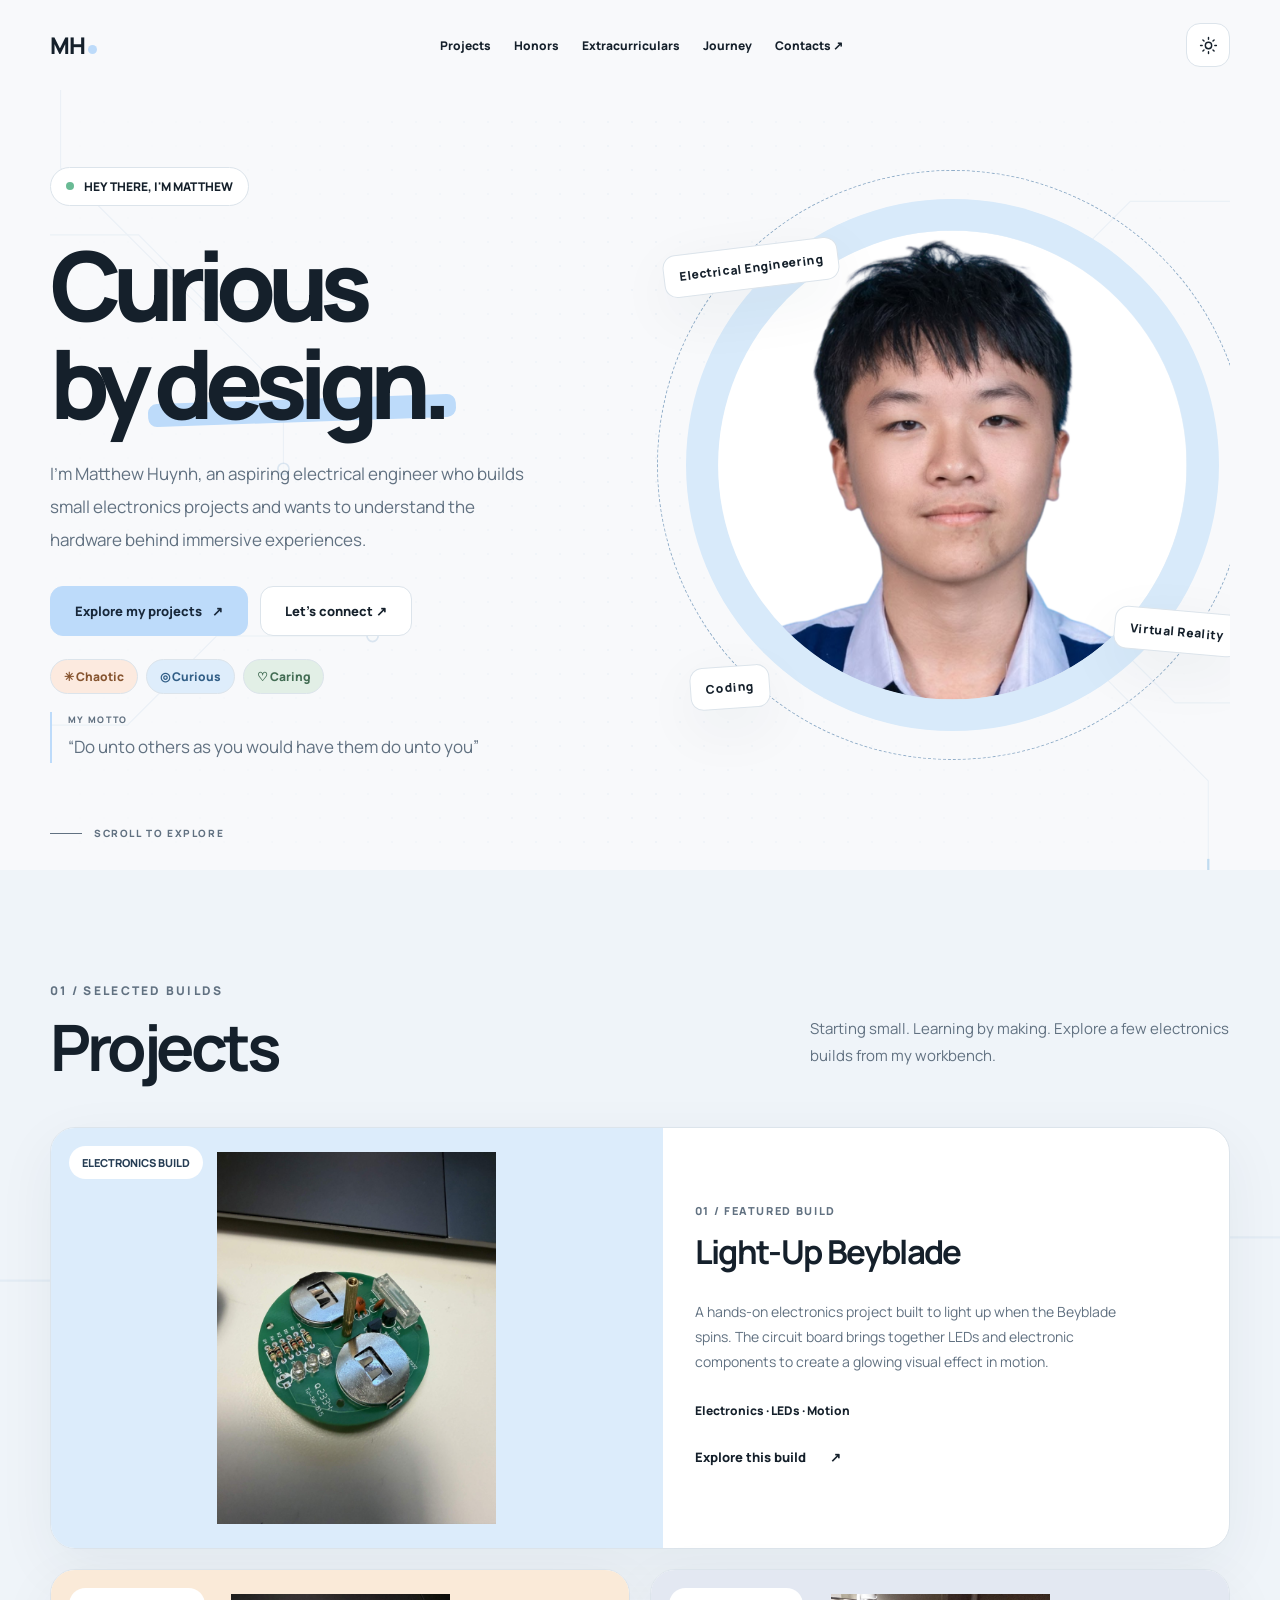
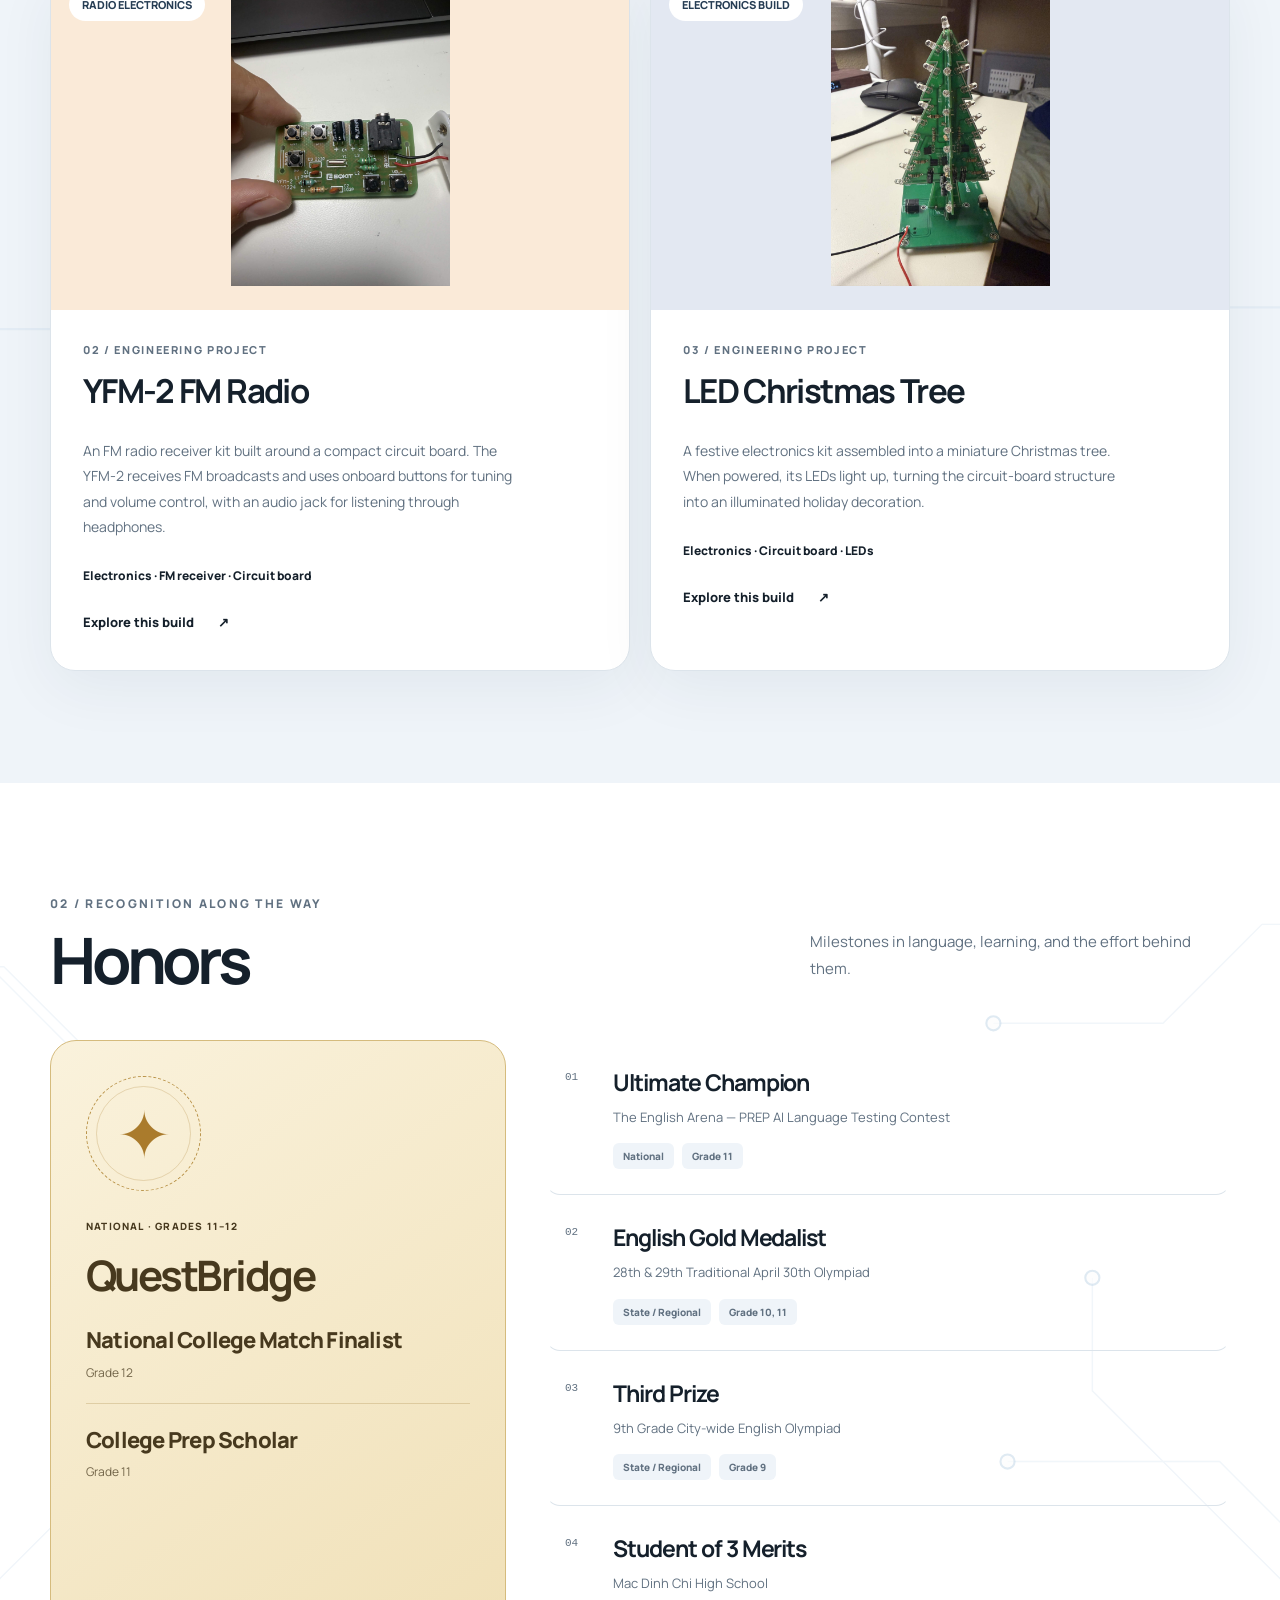
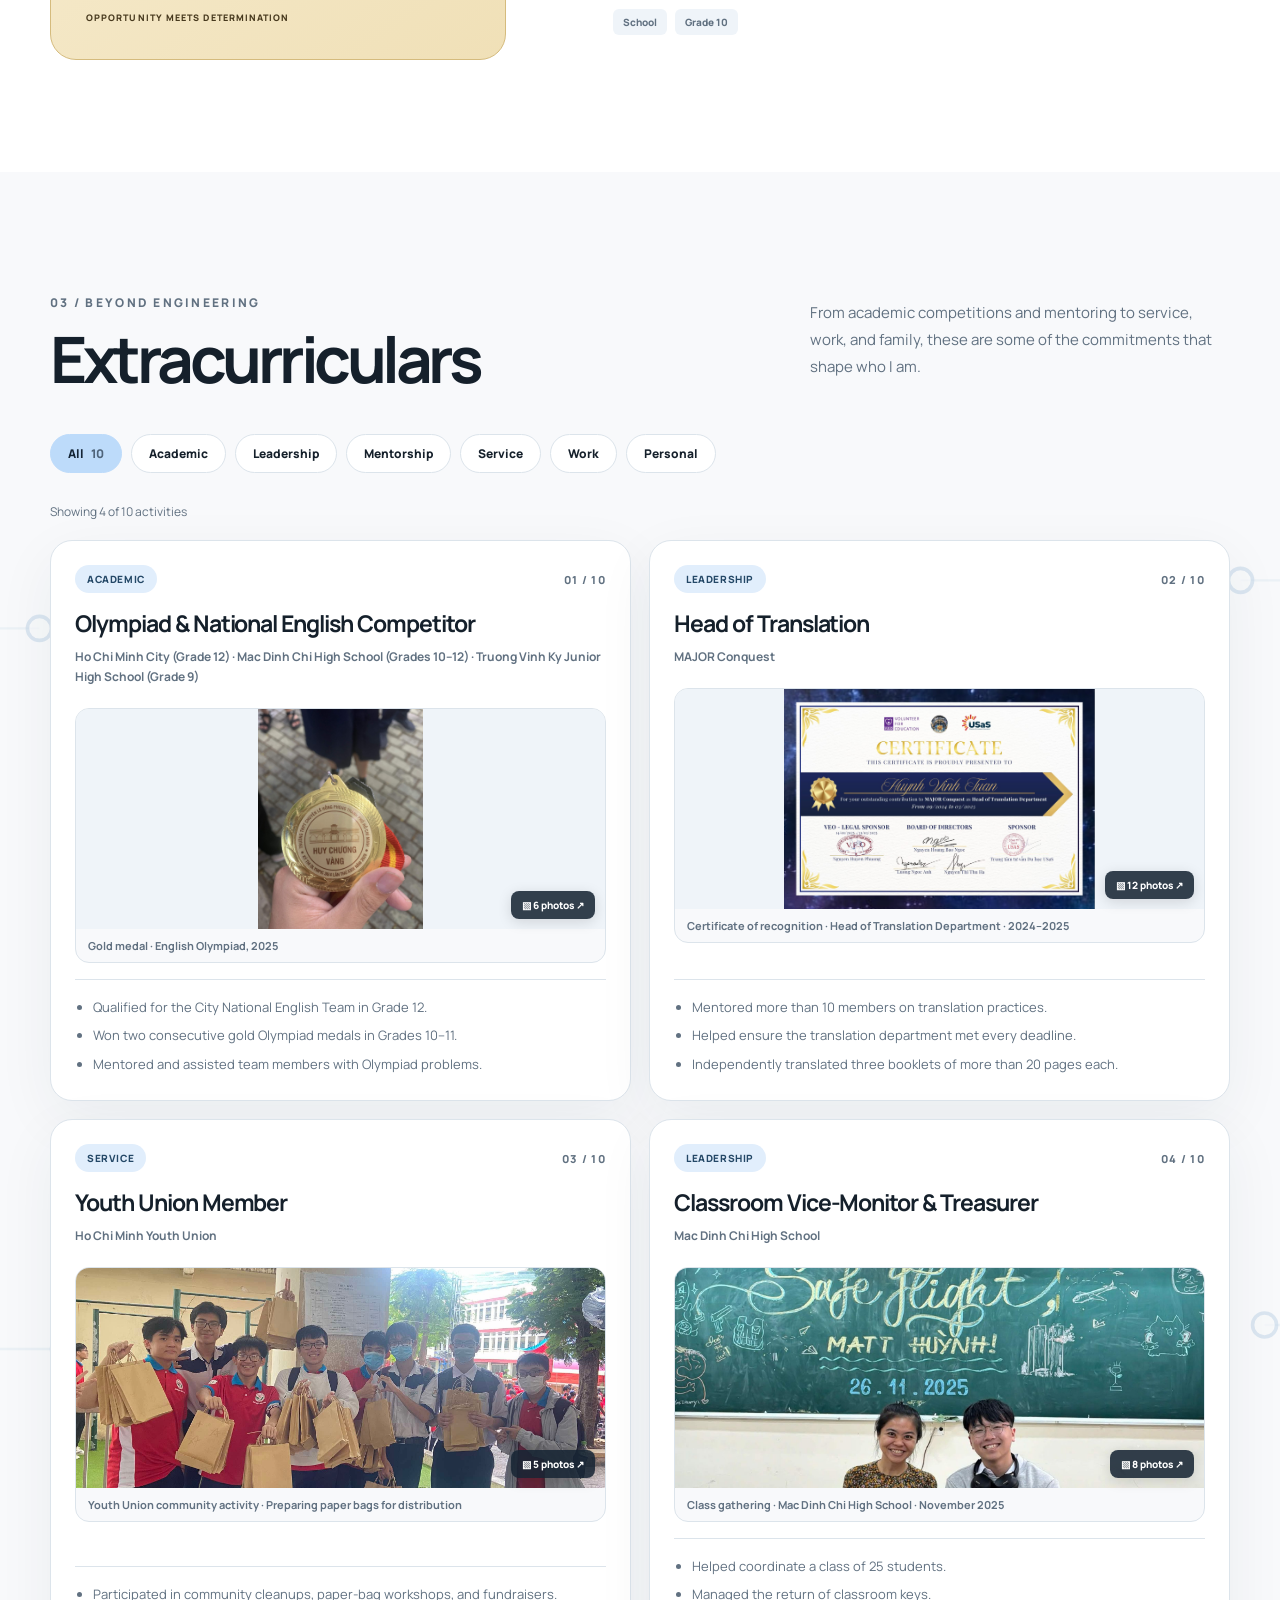
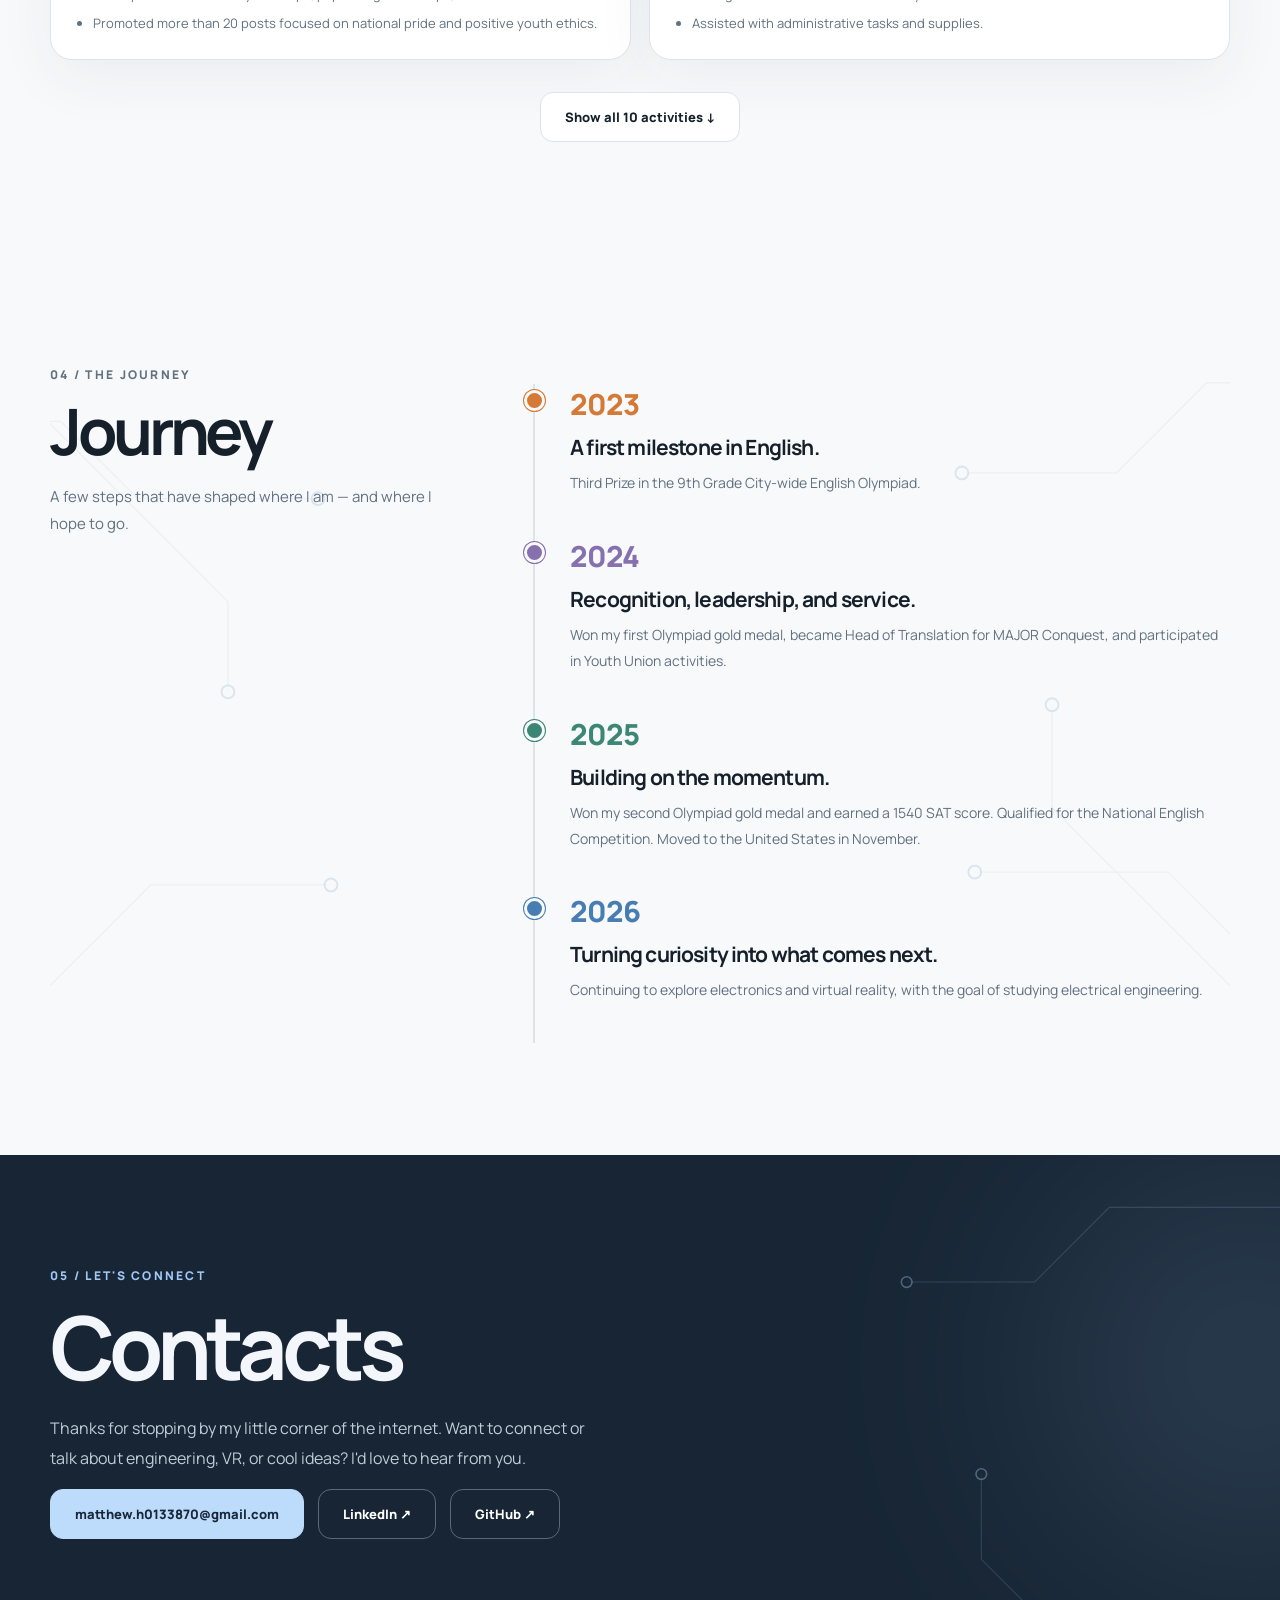
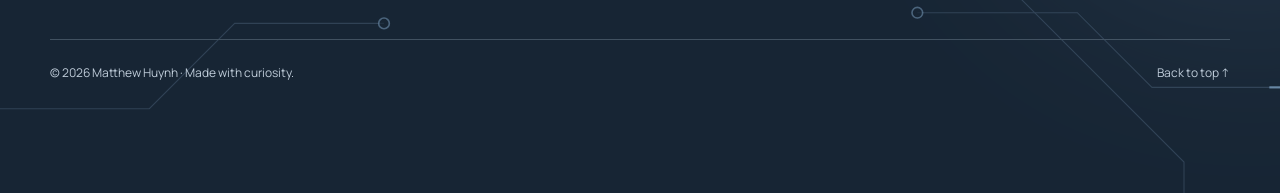
==== index.html @ 29c9af33 "Add files via upload" ====
<!DOCTYPE html>

<html lang="en">
<head>
<meta charset="utf-8"/>
<meta content="width=device-width, initial-scale=1" name="viewport"/>
<meta content="#f8f9fb" name="theme-color"/>
<meta content="Matthew Huynh — aspiring electrical engineer interested in virtual reality, immersive technology, and hands-on creation." name="description"/>
<title>Matthew Huynh — Electrical Engineering Portfolio</title>
<link href="https://fonts.googleapis.com" rel="preconnect"/>
<link crossorigin="" href="https://fonts.gstatic.com" rel="preconnect"/>
<link href="https://fonts.googleapis.com/css2?family=Manrope:wght@400;500;600;700;800&amp;display=swap" rel="stylesheet"/>
<style>
    :root{--bg:#f8f9fb;--surface:#ffffff;--surface2:#eff4f9;--ink:#15202b;--muted:#617181;--accent:#a1c9f7;--line:#dce4eb;--orange:#ffad7b;--yellow:#f4d882;--shadow:0 18px 60px rgba(25,48,76,.06)}
    *{box-sizing:border-box}html{scroll-behavior:smooth}body{margin:0;background:var(--bg);color:var(--ink);font-family:Manrope,Arial,sans-serif;-webkit-font-smoothing:antialiased}body.dark{--bg:#131d28;--surface:#1a2836;--surface2:#233343;--ink:#f4f7fa;--muted:#b2c2d1;--line:#344655;--shadow:0 18px 60px rgba(0,0,0,.15)}body.no-scroll{overflow:hidden}a{color:inherit;text-decoration:none}button{font:inherit;cursor:pointer}button:focus-visible,a:focus-visible{outline:3px solid #629fea;outline-offset:4px}.wrap{width:min(1180px,calc(100% - 64px));margin:auto}.section{padding:112px 0;scroll-margin-top:85px}.eyebrow{font-size:12px;letter-spacing:.19em;text-transform:uppercase;font-weight:800;color:var(--muted)}.top{position:relative;z-index:15;height:86px;display:flex;justify-content:space-between;align-items:center}.logo{font-weight:800;font-size:23px;letter-spacing:-1.3px}.logo span{display:inline-block;background:var(--accent);border-radius:50%;width:9px;height:9px;margin-left:4px}.topright{display:flex;align-items:center;gap:12px}.iconbtn{border:1px solid var(--line);background:var(--surface);color:var(--ink);height:44px;width:44px;border-radius:14px;display:grid;place-items:center;transition:transform .2s}.iconbtn:hover,.primary:hover{transform:translateY(-3px)}.menu-label{font-size:12px;font-weight:800;letter-spacing:.1em}.icon{width:19px;height:19px;stroke:currentColor;fill:none;stroke-width:1.8;stroke-linecap:round;stroke-linejoin:round}.hero{min-height:calc(100svh - 86px);display:grid;grid-template-columns:1fr 1fr;align-items:center;gap:45px;padding-bottom:60px;position:relative}.hero-copy{z-index:2}.hello{display:inline-flex;align-items:center;gap:10px;padding:10px 15px;border:1px solid var(--line);border-radius:99px;font-size:12px;font-weight:800;background:var(--surface);margin-bottom:30px}.dot{width:8px;height:8px;border-radius:50%;background:#69ba94}.hero h1{font-size:clamp(62px,7vw,110px);line-height:1.02;letter-spacing:-.09em;margin:0 0 25px;font-weight:800}.hero h1 .accent{position:relative;display:inline-block;z-index:0}.hero h1 .accent:after{position:absolute;content:"";left:-2%;right:-4%;bottom:10%;height:24%;background:var(--accent);z-index:-1;transform:rotate(-2deg);border-radius:9px}.hero p{max-width:500px;font-size:17px;line-height:1.95;color:var(--muted);margin:0 0 30px}.actions{display:flex;flex-wrap:wrap;align-items:center;gap:12px}.primary,.secondary{display:inline-flex;align-items:center;justify-content:center;gap:10px;padding:15px 24px;border-radius:13px;font-size:13px;font-weight:800;transition:transform .2s;background:var(--accent);color:#18283a;border:1px solid var(--accent)}.secondary{background:var(--surface);color:var(--ink);border-color:var(--line)}.hero-art{height:520px;position:relative;display:grid;place-items:center}.art-bg{position:absolute;inset:26px 8px 26px 25px;background:#e5f0fc;border-radius:47% 53% 60% 40% / 42% 51% 49% 58%;transform:rotate(-10deg)}.dark .art-bg{background:#283e55}.art-grid{position:absolute;inset:50px 30px;background-image:radial-gradient(#6c9fcf55 1.1px, transparent 1.1px);background-size:20px 20px;mask-image:radial-gradient(circle,black,transparent 70%)}.vr{position:relative;width:min(440px,95%);filter:drop-shadow(0 35px 28px rgba(41,69,100,.14));animation:hover 5s ease-in-out infinite}.art-note{position:absolute;font-size:12px;font-weight:800;letter-spacing:.05em;background:var(--surface);border:1px solid var(--line);box-shadow:var(--shadow);padding:12px 15px;border-radius:13px}.art-note.one{top:70px;left:6px;transform:rotate(-8deg)}.art-note.two{right:0;bottom:80px;transform:rotate(5deg)}.orbit{position:absolute;border:1px dashed #7fa4c4;border-radius:50%;width:80%;height:78%;transform:rotate(16deg)}.scroll-note{display:flex;align-items:center;gap:12px;position:absolute;bottom:30px;left:0;color:var(--muted);font-weight:800;letter-spacing:.16em;font-size:10px}.scroll-note:before{content:"";width:32px;height:1px;background:var(--muted)}.section-heading{display:flex;justify-content:space-between;align-items:end;gap:24px;margin-bottom:43px}.section h2{font-size:clamp(38px,5vw,64px);letter-spacing:-.07em;line-height:1.14;margin:12px 0 0}.sub{line-height:1.8;color:var(--muted);max-width:420px;font-size:15px}.about-grid{display:grid;grid-template-columns:43% 1fr;gap:70px;align-items:center}.portrait{background:#e8f2fc;border-radius:28px;aspect-ratio:4/4.4;position:relative;overflow:hidden}.portrait img{width:100%;height:100%;object-fit:cover;object-position:center 25%;filter:saturate(.92)}.portrait-sticker{position:absolute;bottom:18px;left:18px;background:#fff;color:#15202b;padding:11px 15px;border-radius:11px;font-weight:800;font-size:12px;transform:rotate(-3deg)}.about-text h3{font-size:35px;letter-spacing:-.055em;line-height:1.25;margin:16px 0}.about-text p{font-size:16px;color:var(--muted);line-height:2}.chips{display:flex;flex-wrap:wrap;gap:9px;margin-top:25px}.chip{border:1px solid var(--line);background:var(--surface);border-radius:99px;padding:10px 14px;font-size:12px;font-weight:800}.bluechip{background:#dcecfb;border-color:#dcecfb;color:#24435e}.work{background:var(--surface2)}.projects{display:grid;grid-template-columns:1fr 1fr;gap:20px}.project{background:var(--surface);border:1px solid var(--line);border-radius:25px;overflow:hidden;box-shadow:var(--shadow);transition:transform .25s}.project:hover{transform:translateY(-5px)}.project.big{grid-column:span 2;display:grid;grid-template-columns:1.08fr 1fr}.project-photo{width:100%;height:100%;min-height:250px;object-fit:cover;display:block;border-radius:inherit}.project-visual{min-height:235px;background:#dcecfb;position:relative;overflow:hidden;display:grid;place-items:center;color:#3a6894}.project.big .project-visual{min-height:340px}.project:nth-child(2) .project-visual{background:#faead8;color:#b17956}.project:nth-child(3) .project-visual{background:#e3e8f2;color:#67738d}.project-visual svg{width:115px;height:115px;opacity:.9}.big .project-visual svg{width:160px;height:160px}.project-tag{position:absolute;top:18px;left:18px;border-radius:99px;background:#fff;color:#263d54;font-size:11px;font-weight:800;padding:9px 13px}.project-content{padding:32px;display:flex;flex-direction:column;justify-content:center}.project-content .number{color:var(--muted);font-size:11px;font-weight:800;letter-spacing:.15em}.project-content h3{font-size:clamp(22px,3vw,33px);line-height:1.25;letter-spacing:-.05em;margin:13px 0}.project-content p{color:var(--muted);line-height:1.8;font-size:14px}.coming{display:inline-flex;margin-top:14px;gap:8px;align-items:center;font-weight:800;font-size:12px;color:var(--ink)}.journey-grid{display:grid;grid-template-columns:.75fr 1.25fr;gap:90px}.timeline{border-left:2px solid var(--line);padding-left:35px;margin:18px 0 0}.milestone{position:relative;padding-bottom:43px}.milestone:before{content:"";position:absolute;left:-44px;top:5px;width:15px;height:15px;border-radius:50%;background:var(--accent);border:3px solid var(--bg)}.milestone small{font-size:12px;font-weight:800;color:var(--muted)}.milestone h3{font-size:22px;letter-spacing:-.04em;margin:9px 0}.milestone p{font-size:14px;line-height:1.85;color:var(--muted);margin:0}.milestone:last-child{padding-bottom:0}.contact{background:#172534;color:#f3f7fb;position:relative;overflow:hidden}.contact:after{content:"";position:absolute;width:420px;height:420px;border-radius:50%;background:#a1c9f7;filter:blur(130px);opacity:.15;right:-180px;top:0}.contact .eyebrow{color:#a1c9f7}.contact h2{max-width:780px;font-size:clamp(47px,7vw,88px)}.contact p{color:#bfccd9;line-height:1.9;max-width:540px}.contact .secondary{background:transparent;color:#fff;border-color:#5a6978}.foot{border-top:1px solid #415160;margin-top:100px;padding-top:24px;display:flex;justify-content:space-between;gap:10px;color:#bfccd9;font-size:12px}.overlay{position:fixed;inset:0;background:#a1c9f7;color:#15202b;z-index:30;display:none;flex-direction:column;justify-content:center;padding:clamp(30px,8vw,110px)}.overlay.open{display:flex}.overlay-head{position:absolute;top:28px;right:clamp(30px,8vw,110px)}.overlay-nav{display:flex;flex-direction:column;align-items:flex-start;gap:5px}.overlay-nav a{font-weight:800;font-size:clamp(40px,7vw,83px);letter-spacing:-.075em;line-height:1.16;transition:transform .2s}.overlay-nav a:hover{transform:translateX(15px)}.overlay-nav span{font-size:12px;letter-spacing:0;vertical-align:top;margin-right:20px}.overlay-foot{position:absolute;bottom:42px;font-size:12px;font-weight:800}.sr{position:absolute;width:1px;height:1px;padding:0;margin:-1px;overflow:hidden;clip:rect(0,0,0,0);white-space:nowrap;border:0}@keyframes hover{0%,100%{transform:translateY(0)}50%{transform:translateY(-10px)}}@media(max-width:760px){.wrap{width:min(100% - 36px,1180px)}.top{height:72px}.hero{grid-template-columns:1fr;gap:0;min-height:auto;padding:55px 0 70px}.hero h1{font-size:clamp(64px,13vw,90px)}.hero-art{height:320px;order:-1}.art-bg{inset:20px 18px}.vr{width:310px}.art-note.one{top:22px}.art-note.two{bottom:20px}.scroll-note{bottom:15px}.section{padding:75px 0}.section-heading{display:block}.about-grid,.journey-grid{grid-template-columns:1fr;gap:32px}.portrait{max-width:420px}.projects{grid-template-columns:1fr}.project.big{grid-column:auto;display:block}.project.big .project-visual{min-height:235px}.project-content{padding:25px}.contact h2{font-size:clamp(47px,10vw,70px)}.foot{margin-top:70px;flex-direction:column}.menu-label{display:none}}@media(prefers-reduced-motion:reduce){*,*:before,*:after{animation:none!important;scroll-behavior:auto!important;transition:none!important}}
  
/* Extracurriculars / activities */
.activities{background:var(--bg)}.soft-underline{background:linear-gradient(transparent 68%,var(--accent) 68%);box-decoration-break:clone}.activity-toolbar{display:flex;gap:9px;flex-wrap:wrap;margin:-4px 0 30px}.activity-filter{border:1px solid var(--line);border-radius:99px;background:var(--surface);color:var(--ink);padding:10px 17px;font-size:12px;font-weight:800;transition:background .2s,transform .2s}.activity-filter:hover{transform:translateY(-2px)}.activity-filter.active{background:var(--accent);border-color:var(--accent);color:#142536}.activity-filter span{opacity:.65;margin-left:5px}.activity-grid{display:grid;grid-template-columns:repeat(2,minmax(0,1fr));gap:18px}.activity-card{border:1px solid var(--line);background:var(--surface);border-radius:22px;padding:29px;display:flex;flex-direction:column;min-height:280px;box-shadow:var(--shadow)}.activity-card[hidden]{display:none!important}.activity-card-top{display:flex;align-items:center;justify-content:space-between;gap:12px;margin-bottom:16px}.activity-category{border-radius:99px;background:#e1eefc;color:#244867;padding:7px 12px;font-size:10px;font-weight:800;text-transform:uppercase;letter-spacing:.06em}.activity-num{font-size:11px;color:var(--muted);font-weight:800;letter-spacing:.12em}.activity-card h3{font-size:clamp(19px,2.2vw,25px);letter-spacing:-.045em;line-height:1.3;margin:0 0 8px}.activity-org{color:var(--muted);font-size:12px;line-height:1.65;margin:0 0 17px;font-weight:700}.activity-card ul{border-top:1px solid var(--line);padding:16px 0 0 18px;margin:auto 0 0;color:var(--muted);font-size:12px;line-height:1.8}.activity-card li+li{margin-top:5px}.dark .activity-category{background:#304960;color:#cce4ff}@media(max-width:760px){.activity-grid{grid-template-columns:1fr}.activity-card{min-height:0;padding:24px}.activity-toolbar{gap:7px}.activity-filter{padding:9px 13px}}

/* Photo for the English Olympiad activity */
.activity-photo{margin:4px 0 18px;border-radius:14px;overflow:hidden;border:1px solid var(--line);background:var(--bg)}.activity-photo img{display:block;width:100%;max-height:330px;object-fit:cover;object-position:center 48%}.activity-photo figcaption{padding:9px 12px;font-size:11px;color:var(--muted);font-weight:700}.typing-chart{background:#111}.typing-chart img{object-fit:contain;max-height:none}
</style><link rel="stylesheet" href="polish.css"/>
<link rel="stylesheet" href="ee-effects.css"/><link rel="stylesheet" href="galleries.css"></head>
<body><div id="reading-progress" aria-hidden="true"></div><a class="skip" href="#home">Skip to content</a>
<div aria-hidden="true" class="overlay" id="menuOverlay"><button aria-label="Close navigation" class="iconbtn overlay-head" id="closeMenu">✕</button><nav aria-label="Main navigation" class="overlay-nav"><a href="#home"><span>01</span>Home</a><a href="#honors"><span>02</span>Honors</a><a href="#projects"><span>03</span>Projects</a><a href="#activities"><span>04</span>Activities</a><a href="#journey"><span>05</span>Journey</a><a href="#contact"><span>06</span>Contact</a></nav><div class="overlay-foot">MATTHEW HUYNH / ASPIRING ELECTRICAL ENGINEER</div></div>
<header class="top wrap"><a aria-label="Matthew Huynh, home" class="logo" href="#home">MH<span></span></a><nav class="desktop-nav" aria-label="Main"><a href="#projects">Projects</a><a href="#honors">Honors</a><a href="#activities">Extracurriculars</a><a href="#journey">Journey</a><a href="#contact">Contacts ↗</a></nav><div class="topright"><button aria-label="Switch color theme" class="iconbtn" id="themeBtn" title="Toggle theme"><svg class="icon" viewbox="0 0 24 24"><circle cx="12" cy="12" r="4"></circle><path d="M12 2v2m0 16v2M4.93 4.93l1.42 1.42m11.3 11.3 1.42 1.42M2 12h2m16 0h2M4.93 19.07l1.42-1.42m11.3-11.3 1.42-1.42"></path></svg></button><span class="menu-label">MENU</span><button aria-expanded="false" aria-label="Open navigation" class="iconbtn" id="openMenu"><svg class="icon" viewbox="0 0 24 24"><path d="M4 7h16M4 12h16M4 17h16"></path></svg></button></div></header>
<main>
<section class="hero wrap" id="home"><svg class="circuit-backdrop" viewBox="0 0 1200 700" preserveAspectRatio="xMidYMid slice" aria-hidden="true"><g class="trace-base" fill="none"><path d="M0 130H150L210 190H350M0 570H140L220 490H360M1200 100H1040L970 170H850M1200 550H1080L1010 480H860"/><path d="M80 0V70L280 270V340M1110 700V620L920 430V350"/></g><g class="trace-signal" fill="none"><path d="M0 130H150L210 190H350"/><path d="M1200 550H1080L1010 480H860"/><path d="M1110 700V620L920 430V350"/></g><g class="trace-nodes"><circle cx="350" cy="190" r="5"/><circle cx="360" cy="490" r="5"/><circle cx="850" cy="170" r="5"/><circle cx="860" cy="480" r="5"/><circle cx="280" cy="340" r="5"/><circle cx="920" cy="350" r="5"/></g></svg><div class="hero-copy"><div class="hello"><span class="dot"></span> HEY THERE, I'M MATTHEW</div><h1>Curious<br/>by <span class="accent">design.</span></h1><p>I'm Matthew Huynh, an aspiring electrical engineer who builds small electronics projects and wants to understand the hardware behind immersive experiences.</p><div class="actions"><a class="primary" href="#projects">Explore my projects <span aria-hidden="true">↗</span></a><a class="secondary" href="#contact">Let’s connect ↗</a></div><div class="hero-values" aria-label="Core values"><span>✳ Chaotic</span><span>◎ Curious</span><span>♡ Caring</span></div><blockquote class="hero-motto"><small>MY MOTTO</small>“Do unto others as you would have them do unto you”</blockquote></div><div class="hero-art portrait-hero"><div class="portrait-circle"><img class="hero-person" src="assets/matthew-hero-v2.png" alt="Matthew Huynh" width="1152" height="1536" fetchpriority="high"/></div><div class="art-note one">Electrical Engineering</div><div class="art-note two">Virtual Reality</div><div class="art-note three">Coding</div></div><div class="scroll-note">SCROLL TO EXPLORE</div></section>

<section class="section work" id="projects"><svg class="circuit-backdrop" viewBox="0 0 1200 700" preserveAspectRatio="xMidYMid slice" aria-hidden="true"><g class="trace-base" fill="none"><path d="M0 130H150L210 190H350M0 570H140L220 490H360M1200 100H1040L970 170H850M1200 550H1080L1010 480H860"/><path d="M80 0V70L280 270V340M1110 700V620L920 430V350"/></g><g class="trace-signal" fill="none"><path d="M0 130H150L210 190H350"/><path d="M1200 550H1080L1010 480H860"/><path d="M1110 700V620L920 430V350"/></g><g class="trace-nodes"><circle cx="350" cy="190" r="5"/><circle cx="360" cy="490" r="5"/><circle cx="850" cy="170" r="5"/><circle cx="860" cy="480" r="5"/><circle cx="280" cy="340" r="5"/><circle cx="920" cy="350" r="5"/></g></svg><div class="wrap"><div class="section-heading"><div><div class="eyebrow">01 / SELECTED BUILDS</div><h2>Projects</h2></div><p class="sub">Starting small. Learning by making. Explore a few electronics builds from my workbench.</p></div><div class="projects"><article class="project big"><div class="project-visual"><img loading="lazy" decoding="async" class="project-photo" src="assets/beyblade-circuit.jpg" alt="Circular circuit board for a Beyblade project, with LEDs and battery holders"><span class="project-tag">ELECTRONICS BUILD</span></div><div class="project-content"><span class="number">01 / FEATURED BUILD</span><h3>Light-Up Beyblade</h3><p>A hands-on electronics project built to light up when the Beyblade spins. The circuit board brings together LEDs and electronic components to create a glowing visual effect in motion.</p><span class="coming">Electronics · LEDs · Motion</span><a class="project-open text-link" href="#build-1" data-project="1">Explore this build <span>↗</span></a></div></article><article class="project"><div class="project-visual"><img loading="lazy" decoding="async" class="project-photo" src="assets/eqkit-yfm-2-fm-radio.jpg" alt="EQKIT YFM-2 FM radio receiver circuit board with tuning and volume buttons"><span class="project-tag">RADIO ELECTRONICS</span></div><div class="project-content"><span class="number">02 / ENGINEERING PROJECT</span><h3>YFM-2 FM Radio</h3><p>An FM radio receiver kit built around a compact circuit board. The YFM-2 receives FM broadcasts and uses onboard buttons for tuning and volume control, with an audio jack for listening through headphones.</p><span class="coming">Electronics · FM receiver · Circuit board</span><a class="project-open text-link" href="#build-2" data-project="2">Explore this build <span>↗</span></a></div></article><article class="project"><div class="project-visual"><img loading="lazy" decoding="async" class="project-photo" src="assets/led-christmas-tree.jpg" alt="Green printed circuit board assembled into a Christmas tree with LEDs"><span class="project-tag">ELECTRONICS BUILD</span></div><div class="project-content"><span class="number">03 / ENGINEERING PROJECT</span><h3>LED Christmas Tree</h3><p>A festive electronics kit assembled into a miniature Christmas tree. When powered, its LEDs light up, turning the circuit-board structure into an illuminated holiday decoration.</p><span class="coming">Electronics · Circuit board · LEDs</span><a class="project-open text-link" href="#build-3" data-project="3">Explore this build <span>↗</span></a></div></article></div></div></section>
<section class="section honors" id="honors"><svg class="circuit-backdrop" viewBox="0 0 1200 700" preserveAspectRatio="xMidYMid slice" aria-hidden="true"><g class="trace-base" fill="none"><path d="M0 130H150L210 190H350M0 570H140L220 490H360M1200 100H1040L970 170H850M1200 550H1080L1010 480H860"/><path d="M80 0V70L280 270V340M1110 700V620L920 430V350"/></g><g class="trace-signal" fill="none"><path d="M0 130H150L210 190H350"/><path d="M1200 550H1080L1010 480H860"/><path d="M1110 700V620L920 430V350"/></g><g class="trace-nodes"><circle cx="350" cy="190" r="5"/><circle cx="360" cy="490" r="5"/><circle cx="850" cy="170" r="5"/><circle cx="860" cy="480" r="5"/><circle cx="280" cy="340" r="5"/><circle cx="920" cy="350" r="5"/></g></svg><div class="wrap"><div class="section-heading"><div><div class="eyebrow">02 / RECOGNITION ALONG THE WAY</div><h2>Honors</h2></div><p class="sub">Milestones in language, learning, and the effort behind them.</p></div><div class="honors-layout"><article class="honor-feature"><div class="award-seal" aria-hidden="true"><span>✦</span><i></i></div><div class="award-level">NATIONAL · GRADES 11–12</div><h3>QuestBridge</h3><p class="award-title">National College Match Finalist</p><p class="award-detail">Grade 12</p><div class="award-divider"></div><p class="award-title">College Prep Scholar</p><p class="award-detail">Grade 11</p><span class="award-footer">OPPORTUNITY MEETS DETERMINATION</span></article><div class="honor-ledger"><article class="honor-row"><span class="honor-index">01</span><div><h3>Ultimate Champion</h3><p>The English Arena — PREP AI Language Testing Contest</p><div class="honor-meta"><span>National</span><span>Grade 11</span></div></div></article><article class="honor-row"><span class="honor-index">02</span><div><h3>English Gold Medalist</h3><p>28th & 29th Traditional April 30th Olympiad</p><div class="honor-meta"><span>State / Regional</span><span>Grade 10, 11</span></div></div></article><article class="honor-row"><span class="honor-index">03</span><div><h3>Third Prize</h3><p>9th Grade City-wide English Olympiad</p><div class="honor-meta"><span>State / Regional</span><span>Grade 9</span></div></div></article><article class="honor-row"><span class="honor-index">04</span><div><h3>Student of 3 Merits</h3><p>Mac Dinh Chi High School</p><div class="honor-meta"><span>School</span><span>Grade 10</span></div></div></article></div></div></div></section><section class="section activities" id="activities"><svg class="circuit-backdrop" viewBox="0 0 1200 700" preserveAspectRatio="xMidYMid slice" aria-hidden="true"><g class="trace-base" fill="none"><path d="M0 130H150L210 190H350M0 570H140L220 490H360M1200 100H1040L970 170H850M1200 550H1080L1010 480H860"/><path d="M80 0V70L280 270V340M1110 700V620L920 430V350"/></g><g class="trace-signal" fill="none"><path d="M0 130H150L210 190H350"/><path d="M1200 550H1080L1010 480H860"/><path d="M1110 700V620L920 430V350"/></g><g class="trace-nodes"><circle cx="350" cy="190" r="5"/><circle cx="360" cy="490" r="5"/><circle cx="850" cy="170" r="5"/><circle cx="860" cy="480" r="5"/><circle cx="280" cy="340" r="5"/><circle cx="920" cy="350" r="5"/></g></svg><div class="wrap"><div class="section-heading"><div><div class="eyebrow">03 / BEYOND ENGINEERING</div><h2>Extracurriculars</h2></div><p class="sub">From academic competitions and mentoring to service, work, and family, these are some of the commitments that shape who I am.</p></div><div aria-label="Filter extracurricular activities" class="activity-toolbar"><button aria-pressed="true" class="activity-filter active" data-category="all" type="button">All <span>10</span></button><button aria-pressed="false" class="activity-filter" data-category="Academic" type="button">Academic</button><button aria-pressed="false" class="activity-filter" data-category="Leadership" type="button">Leadership</button><button aria-pressed="false" class="activity-filter" data-category="Mentorship" type="button">Mentorship</button><button aria-pressed="false" class="activity-filter" data-category="Service" type="button">Service</button><button aria-pressed="false" class="activity-filter" data-category="Work" type="button">Work</button><button aria-pressed="false" class="activity-filter" data-category="Personal" type="button">Personal</button></div><p id="activity-count" class="result-count" role="status"></p><div class="activity-grid"><article class="activity-card" data-category="Academic"><div class="activity-card-top"><span class="activity-category">Academic</span><span class="activity-num">01 / 10</span></div><h3>Olympiad &amp; National English Competitor</h3><p class="activity-org">Ho Chi Minh City (Grade 12) · Mac Dinh Chi High School (Grades 10–12) · Truong Vinh Ky Junior High School (Grade 9)</p><figure class="activity-photo"><img loading="lazy" decoding="async" src="assets/english-olympiad-gold-medal.jpg" alt="Gold medal from the 2025 city-level English Olympiad"><figcaption>Gold medal · English Olympiad, 2025</figcaption></figure><ul><li>Qualified for the City National English Team in Grade 12.</li><li>Won two consecutive gold Olympiad medals in Grades 10–11.</li><li>Mentored and assisted team members with Olympiad problems.</li></ul></article><article class="activity-card" data-category="Leadership"><div class="activity-card-top"><span class="activity-category">Leadership</span><span class="activity-num">02 / 10</span></div><h3>Head of Translation</h3><p class="activity-org">MAJOR Conquest</p><figure class="activity-photo"><img loading="lazy" decoding="async" src="assets/major-conquest-certificate.jpg" alt="Certificate recognizing Huynh Vinh Tuan for outstanding contribution to MAJOR Conquest as Head of Translation Department"><figcaption>Certificate of recognition · Head of Translation Department · 2024–2025</figcaption></figure><ul><li>Mentored more than 10 members on translation practices.</li><li>Helped ensure the translation department met every deadline.</li><li>Independently translated three booklets of more than 20 pages each.</li></ul></article><article class="activity-card" data-category="Service"><div class="activity-card-top"><span class="activity-category">Service</span><span class="activity-num">03 / 10</span></div><h3>Youth Union Member</h3><p class="activity-org">Ho Chi Minh Youth Union</p><figure class="activity-photo"><img loading="lazy" decoding="async" src="assets/youth-union-volunteering.jpg" alt="Youth Union members preparing paper bags for a community activity"><figcaption>Youth Union community activity · Preparing paper bags for distribution</figcaption></figure><ul><li>Participated in community cleanups, paper-bag workshops, and fundraisers.</li><li>Promoted more than 20 posts focused on national pride and positive youth ethics.</li></ul></article><article class="activity-card" data-category="Leadership"><div class="activity-card-top"><span class="activity-category">Leadership</span><span class="activity-num">04 / 10</span></div><h3>Classroom Vice-Monitor &amp; Treasurer</h3><p class="activity-org">Mac Dinh Chi High School</p><figure class="activity-photo"><img loading="lazy" decoding="async" src="assets/class-vice-monitor-gathering.jpg" alt="Classroom gathering at Mac Dinh Chi High School, with a farewell message on the chalkboard"><figcaption>Class gathering · Mac Dinh Chi High School · November 2025</figcaption></figure><ul><li>Helped coordinate a class of 25 students.</li><li>Managed the return of classroom keys.</li><li>Assisted with administrative tasks and supplies.</li></ul></article><article class="activity-card" data-category="Mentorship"><div class="activity-card-top"><span class="activity-category">Mentorship</span><span class="activity-num">05 / 10</span></div><h3>Senior Juggling Mentor</h3><p class="activity-org">Irvington High School Juggling Club</p><figure class="activity-photo"><img loading="lazy" decoding="async" src="assets/juggling-club-group-photo.jpg" alt="Juggling Club members posing together outdoors"><figcaption>Irvington High School Juggling Club · Group photo</figcaption></figure><ul><li>Taught more than five new members juggling and advanced patterns.</li><li>Continued developing more complex juggling techniques.</li></ul></article><article class="activity-card" data-category="Mentorship"><div class="activity-card-top"><span class="activity-category">Mentorship</span><span class="activity-num">06 / 10</span></div><h3>AP &amp; CP US History Teaching Assistant</h3><p class="activity-org">Irvington High School</p><figure class="activity-photo"><img loading="lazy" decoding="async" src="assets/history-teaching-assistant.jpg" alt="Working on history teaching-assistant materials at a desk"><figcaption>Preparing and reviewing history coursework</figcaption></figure><ul><li>Graded more than 50 CP US History free-response questions biweekly.</li><li>Assisted with attendance sheets and administrative work.</li><li>Supported students when the teacher was busy or absent.</li></ul></article><article class="activity-card" data-category="Work"><div class="activity-card-top"><span class="activity-category">Work</span><span class="activity-num">07 / 10</span></div><h3>Law Office Assistant</h3><p class="activity-org">Law Office of Matthew Triet Vo</p><figure class="activity-photo"><img loading="lazy" decoding="async" src="assets/notary-public.jpg" alt="Box of notary-related materials at the law office"><figcaption>Notary-related work materials</figcaption></figure><ul><li>Assisted a friend at a law office with notary-related duties.</li><li>Helped complete more than 23 notary journals over three months.</li></ul></article><article class="activity-card" data-category="Service"><div class="activity-card-top"><span class="activity-category">Service</span><span class="activity-num">08 / 10</span></div><h3>Community Volunteer</h3><p class="activity-org">Age Well Center · ReformCalifornia · Nature Learning Center · NAMI</p><figure class="activity-photo"><img loading="lazy" decoding="async" src="assets/community-volunteer-event.jpg" alt="Preparing chairs for an outdoor community event"><figcaption>Community volunteering · Setting up seating for an outdoor event</figcaption></figure><ul><li>Helped organize and support two events.</li><li>Prepared more than 100 envelopes informing recipients about state policies.</li><li>Helped protect plants from invasive species.</li></ul></article><article class="activity-card" data-category="Personal"><div class="activity-card-top"><span class="activity-category">Personal</span><span class="activity-num">09 / 10</span></div><h3>Fast-Typing &amp; Keyboard Modding</h3><p class="activity-org">Independent hobby</p><figure class="activity-photo typing-chart"><img loading="lazy" decoding="async" src="assets/typing-progress.jpg" alt="Typing test history chart showing words per minute increasing over 600 tests"><figcaption>Typing practice progress · more than 130 WPM achieved</figcaption></figure><ul><li>Learned the Colemak-DH keyboard layout and reached more than 130 words per minute.</li><li>Regularly practices fast typing.</li><li>Modified and customized two mechanical keyboards.</li></ul></article><article class="activity-card" data-category="Personal"><div class="activity-card-top"><span class="activity-category">Personal</span><span class="activity-num">10 / 10</span></div><h3>Family Responsibilities &amp; Tutoring</h3><p class="activity-org">At home</p><figure class="activity-photo"><img loading="lazy" decoding="async" src="assets/galleries/brotha.jpg" alt="Matthew’s younger brother"><figcaption>Family responsibilities &amp; tutoring</figcaption></figure><ul><li>Contributes to household care throughout the week.</li><li>Helps younger brother with homework and English.</li><li>Translates English for immigrant parents.</li></ul></article></div><div class="show-more"><button class="secondary" id="show-activities" aria-expanded="false">Show all 10 activities ↓</button></div></div></section><section class="section wrap" id="journey"><svg class="circuit-backdrop" viewBox="0 0 1200 700" preserveAspectRatio="xMidYMid slice" aria-hidden="true"><g class="trace-base" fill="none"><path d="M0 130H150L210 190H350M0 570H140L220 490H360M1200 100H1040L970 170H850M1200 550H1080L1010 480H860"/><path d="M80 0V70L280 270V340M1110 700V620L920 430V350"/></g><g class="trace-signal" fill="none"><path d="M0 130H150L210 190H350"/><path d="M1200 550H1080L1010 480H860"/><path d="M1110 700V620L920 430V350"/></g><g class="trace-nodes"><circle cx="350" cy="190" r="5"/><circle cx="360" cy="490" r="5"/><circle cx="850" cy="170" r="5"/><circle cx="860" cy="480" r="5"/><circle cx="280" cy="340" r="5"/><circle cx="920" cy="350" r="5"/></g></svg><div class="journey-grid"><div><div class="eyebrow">04 / THE JOURNEY</div><h2>Journey</h2><p class="sub">A few steps that have shaped where I am — and where I hope to go.</p></div><div class="timeline year-timeline"><article class="milestone"><button class="milestone-dot" type="button" aria-label="Highlight 2023 milestone" aria-pressed="false" aria-controls="milestone-2023"></button><small>2023</small><div id="milestone-2023"><h3>A first milestone in English.</h3><p>Third Prize in the 9th Grade City-wide English Olympiad.</p></div></article><article class="milestone"><button class="milestone-dot" type="button" aria-label="Highlight 2024 milestone" aria-pressed="false" aria-controls="milestone-2024"></button><small>2024</small><div id="milestone-2024"><h3>Recognition, leadership, and service.</h3><p>Won my first Olympiad gold medal, became Head of Translation for MAJOR Conquest, and participated in Youth Union activities.</p></div></article><article class="milestone"><button class="milestone-dot" type="button" aria-label="Highlight 2025 milestone" aria-pressed="false" aria-controls="milestone-2025"></button><small>2025</small><div id="milestone-2025"><h3>Building on the momentum.</h3><p>Won my second Olympiad gold medal and earned a 1540 SAT score. Qualified for the National English Competition. Moved to the United States in November.</p></div></article><article class="milestone"><button class="milestone-dot" type="button" aria-label="Highlight 2026 milestone" aria-pressed="false" aria-controls="milestone-2026"></button><small>2026</small><div id="milestone-2026"><h3>Turning curiosity into what comes next.</h3><p>Continuing to explore electronics and virtual reality, with the goal of studying electrical engineering.</p></div></article></div></div></section>
<section class="section contact" id="contact"><svg class="circuit-backdrop" viewBox="0 0 1200 700" preserveAspectRatio="xMidYMid slice" aria-hidden="true"><g class="trace-base" fill="none"><path d="M0 570H140L220 490H360M1200 100H1040L970 170H850M1200 550H1080L1010 480H860"/><path d="M1110 700V620L920 430V350"/></g><g class="trace-signal" fill="none"><path d="M1200 550H1080L1010 480H860"/><path d="M1110 700V620L920 430V350"/></g><g class="trace-nodes"><circle cx="360" cy="490" r="5"/><circle cx="850" cy="170" r="5"/><circle cx="860" cy="480" r="5"/><circle cx="920" cy="350" r="5"/></g></svg><div class="wrap"><div class="eyebrow">05 / LET'S CONNECT</div><h2>Contacts</h2><p>Thanks for stopping by my little corner of the internet. Want to connect or talk about engineering, VR, or cool ideas? I'd love to hear from you.</p><div class="actions"><button class="primary" id="copy-email" type="button" aria-label="Copy email address matthew.h0133870@gmail.com" title="Copy email address">matthew.h0133870@gmail.com</button><a class="secondary" href="https://www.linkedin.com/in/vinh-tuan-huynh-8159a5394/" rel="noopener noreferrer" target="_blank">LinkedIn ↗</a><a class="secondary" href="https://github.com/MatthewFunny" target="_blank" rel="noopener noreferrer">GitHub ↗</a></div><div class="foot"><span>© <span id="year"></span> Matthew Huynh · Made with curiosity.</span><a href="#home">Back to top ↑</a></div></div></section>
</main>
<script type="application/x-disabled">
    const body=document.body, overlay=document.getElementById('menuOverlay'), openBtn=document.getElementById('openMenu');
    function setMenu(open){overlay.classList.toggle('open',open);overlay.setAttribute('aria-hidden',String(!open));body.classList.toggle('no-scroll',open);openBtn.setAttribute('aria-expanded',String(open));if(open)document.getElementById('closeMenu').focus();else openBtn.focus()}
    openBtn.addEventListener('click',()=>setMenu(true));document.getElementById('closeMenu').addEventListener('click',()=>setMenu(false));overlay.querySelectorAll('a').forEach(a=>a.addEventListener('click',()=>setMenu(false)));window.addEventListener('keydown',e=>{if(e.key==='Escape'&&overlay.classList.contains('open'))setMenu(false)});
    const storedTheme=localStorage.getItem('matthew-theme');if(storedTheme==='dark')body.classList.add('dark');document.getElementById('themeBtn').addEventListener('click',()=>{body.classList.toggle('dark');localStorage.setItem('matthew-theme',body.classList.contains('dark')?'dark':'light')});
    document.getElementById('year').textContent=new Date().getFullYear();
  
    // Accessible, client-side activity filtering.
    document.querySelectorAll('.activity-filter').forEach(button=>button.addEventListener('click',()=>{
      const category=button.dataset.category;
      document.querySelectorAll('.activity-filter').forEach(b=>{const active=b===button;b.classList.toggle('active',active);b.setAttribute('aria-pressed',String(active))});
      document.querySelectorAll('.activity-card').forEach(card=>{card.hidden=category!=='all'&&card.dataset.category!==category});
    }));
</script>
<dialog id="detail-dialog"><button class="dialog-close iconbtn" aria-label="Close details">×</button><div id="detail-content"></div></dialog><dialog id="photo-dialog"><button class="dialog-close iconbtn" aria-label="Close image">×</button><figure><img id="full-photo" alt=""/><figcaption id="photo-caption"></figcaption></figure></dialog><div id="toast" role="status"></div><script src="polish.js"></script><script src="ee-effects.js"></script><dialog id="ec-gallery" aria-labelledby="gallery-title"><header class="gallery-header"><div><p class="eyebrow">EXTRACURRICULAR GALLERY</p><h2 id="gallery-title"></h2></div><button type="button" class="iconbtn gallery-close" aria-label="Close gallery">×</button></header><div class="gallery-body"><div class="gallery-stage"><figure><img id="gallery-main-image" alt=""><figcaption id="gallery-caption"></figcaption></figure><div class="gallery-controls"><button id="gallery-prev" type="button" aria-label="Previous image">←</button><span id="gallery-counter" role="status" aria-live="polite"></span><button id="gallery-next" type="button" aria-label="Next image">→</button></div></div><nav id="gallery-thumbnails" aria-label="Gallery images"></nav></div></dialog><script src="galleries.js"></script></body>
</html>
---- polish.css ----
:root{--accent:#bddbfa}body{transition:background .22s,color .22s}.skip{position:fixed;top:-80px;left:20px;z-index:100;background:var(--ink);color:var(--bg);padding:12px}.skip:focus{top:10px}.top{height:90px}.desktop-nav{display:flex;gap:30px;font-size:12px;font-weight:800}.desktop-nav a{padding:12px 0;position:relative}.desktop-nav a:after{content:"";position:absolute;bottom:5px;left:0;width:0;height:2px;background:var(--accent);transition:width .2s}.desktop-nav a:hover:after{width:100%}.menu-label,#openMenu{display:none}.hero{gap:70px;min-height:710px;max-height:1000px}.hero h1{font-size:clamp(68px,7.5vw,108px)}.hero p{font-size:17px;max-width:490px}.hero .chips{max-width:500px}.portrait-hero{height:535px;isolation:isolate}.portrait-circle{position:absolute;width:96%;aspect-ratio:1;border-radius:50%;background:#d8eafa;z-index:-2}.dark .portrait-circle{background:#284762}.portrait-hero:before{content:"";position:absolute;width:106%;aspect-ratio:1;border:1px dashed #91aec9;border-radius:50%;z-index:-3}.hero-person{width:87%;height:92%;object-fit:cover;object-position:center 20%;border-radius:45% 45% 43% 43%;box-shadow:0 25px 60px #19374b15}.portrait-hero .art-note.one{left:-20px;top:62px}.portrait-hero .art-note.two{right:-15px;bottom:55px}.art-note{animation:float-note 6s ease-in-out infinite}.art-note.two{animation-delay:-3s}@keyframes float-note{50%{translate:0 -7px}}.project-photo{height:340px;min-height:0;object-fit:contain;padding:24px;transition:transform .35s}.project:hover .project-photo{transform:scale(1.035)}.project.big .project-photo{height:420px}.project-visual{cursor:pointer}.project-tag{z-index:1}.project-content p{max-width:440px}.text-link{display:inline-flex;justify-content:space-between;align-items:center;gap:24px;font-size:13px;font-weight:800;margin-top:22px;border:0;background:none;color:var(--ink);padding:7px 0;align-self:flex-start}.text-link span{transition:transform .2s}.text-link:hover span{transform:translate(3px,-3px)}.workbench{background:var(--surface)}.bench-grid{display:grid;grid-template-columns:1fr 1fr;gap:24px}.bench-card{border:1px solid var(--line);border-radius:24px;background:var(--bg);padding:40px}.bench-card.blue{background:var(--surface2)}.bench-icon{font-size:42px;display:block;margin-bottom:30px;color:#6a9bd1}.bench-card h3{font-size:30px;letter-spacing:-.05em;margin:16px 0}.bench-card p{font-size:15px;line-height:1.9;color:var(--muted)}.bench-card small{color:var(--muted)}.skills{display:grid;grid-template-columns:1fr 1fr 1fr 1fr;margin-top:40px;border-top:1px solid var(--line);padding-top:25px;gap:28px;align-items:center}.skills a{font-size:13px;font-weight:800}.skills a span{display:block;font-size:11px;color:var(--muted);margin-top:8px}.activity-card{min-height:0;padding:24px}.activity-photo{margin:4px 0 16px}.activity-photo img{height:220px;max-height:220px;object-fit:cover;cursor:zoom-in}.activity-photo img[src*="certificate"],.activity-photo img[src*="medal"]{object-fit:contain;background:var(--surface2)}.activity-photo.typing-chart img{object-fit:contain}.activity-card h3{font-size:23px}.activity-card ul{font-size:13px}.result-count{font-size:12px;color:var(--muted);margin:0 0 20px}.show-more{text-align:center;margin-top:32px}.journey-grid{gap:65px}.milestone{padding-bottom:36px}.contact h2{max-width:920px}.contact .actions{gap:14px}.contact:after{pointer-events:none}.secondary:hover{transform:translateY(-2px)}dialog{border:1px solid var(--line);background:var(--surface);color:var(--ink);border-radius:24px;padding:44px;width:min(860px,calc(100% - 28px));max-height:90svh;overflow:auto;box-shadow:0 40px 120px #0004}dialog::backdrop{background:#122334bb;backdrop-filter:blur(6px)}.dialog-close{position:sticky;top:0;float:right;z-index:3;font-size:24px}.detail-image{width:100%;height:320px;object-fit:contain;background:var(--surface2);border-radius:16px;margin-top:22px}.detail-title{font-size:40px;letter-spacing:-.055em;margin:25px 0 15px}.detail-grid{display:grid;grid-template-columns:1fr 1fr;gap:22px}.detail-grid h3{font-size:14px}.detail-grid p,.detail-intro{color:var(--muted);line-height:1.85;font-size:14px}.detail-next{border-top:1px solid var(--line);margin-top:20px;padding-top:15px}.detail-next p{color:var(--muted);line-height:1.85}#photo-dialog{width:min(1100px,calc(100% - 24px))}#photo-dialog figure{margin:15px 0 0}#full-photo{width:100%;max-height:70svh;object-fit:contain}#photo-caption{font-size:13px;color:var(--muted);margin-top:14px}#toast{position:fixed;bottom:28px;left:50%;transform:translate(-50%,20px);background:var(--ink);color:var(--bg);padding:14px 22px;border-radius:12px;opacity:0;pointer-events:none;transition:.2s;z-index:80}#toast.visible{opacity:1;transform:translate(-50%,0)}.reveal{opacity:1}.motion-ready .reveal{opacity:0;transform:translateY(16px);transition:opacity .55s,transform .55s}.motion-ready .reveal.in-view{opacity:1;transform:none}.overlay-nav a{font-size:clamp(32px,6vw,70px)}
@media(min-width:1600px){.hero{min-height:780px}}@media(max-width:960px){.desktop-nav{gap:18px}.hero{gap:35px}.hero-art{height:430px}.skills{grid-template-columns:1fr 1fr}.art-note{font-size:10px}.hero h1{font-size:76px}}@media(max-width:760px){.desktop-nav{display:none}#openMenu{display:grid}.top{height:72px}.hero{max-height:none;min-height:0;padding-top:45px;gap:35px;grid-template-columns:1fr}.hero-copy{order:0}.hero-art{order:1;height:390px;width:min(100%,360px);margin:0 auto 30px}.hero h1{font-size:clamp(64px,16vw,90px)}.hero p{font-size:16px}.hero .chips{gap:7px}.chip{font-size:10px;padding:8px 11px}.portrait-hero .art-note.one{left:0;top:40px}.portrait-hero .art-note.two{right:0;bottom:30px}.portrait-hero:before{width:98%}.portrait-circle{width:90%}.bench-grid{grid-template-columns:1fr}.bench-card{padding:28px}.bench-card h3{font-size:28px}.skills{gap:24px}.project.big .project-photo,.project-photo{height:280px}.section h2{font-size:42px}.detail-grid{grid-template-columns:1fr;gap:6px}dialog{padding:22px}.detail-title{font-size:32px}.detail-image{height:240px}.activity-photo img{height:220px}.contact .actions{align-items:stretch}.contact .actions>*{flex:1 1 160px}.section-heading{margin-bottom:30px}}
@media(prefers-reduced-motion:reduce){.motion-ready .reveal{opacity:1;transform:none}.art-note{animation:none}}

.photo-trigger{display:block;border:0;padding:0;width:100%;background:none;cursor:zoom-in}.photo-trigger img{width:100%}.activity-photo img{aspect-ratio:16/10}

/* One circular mask owns both the blue frame and the portrait crop. */
.portrait-circle{overflow:hidden;isolation:isolate;z-index:0}.portrait-circle .hero-person{position:absolute;left:5%;bottom:0;width:90%;height:94%;object-fit:cover;object-position:center 20%;border-radius:45% 45% 0 0;box-shadow:none}.portrait-hero .art-note{z-index:2}

/* Circular portrait with full upper-body framing. */
.portrait-circle{aspect-ratio:1;height:auto;border-radius:50%}
.portrait-circle .hero-person{left:5%;top:5%;bottom:auto;width:90%;height:90%;border-radius:50%;object-fit:cover;object-position:center center}
.core-values{background:var(--surface)}.values-grid{display:grid;grid-template-columns:repeat(3,minmax(0,1fr));gap:20px}.value-card{padding:30px;border-radius:25px;border:1px solid var(--line);background:#fff0e6;overflow:hidden;transition:transform .25s}.value-1{background:#e7f1fd}.value-2{background:#e9f2ec}.value-number{font-size:10px;letter-spacing:.1em;font-weight:800;color:#536171}.value-art{height:150px;position:relative;display:grid;place-items:center;color:#c37c50}.value-1 .value-art{color:#638fbd}.value-2 .value-art{color:#6c967c}.value-art>span{font-size:115px;line-height:1;transition:transform .45s}.value-art i{position:absolute;right:15%;top:15%;font-size:30px;font-style:normal;transform:rotate(15deg)}.value-card:hover{transform:translateY(-5px)}.value-0:hover .value-art>span{transform:rotate(35deg)}.value-1:hover .value-art>span,.value-2:hover .value-art>span{transform:scale(1.1)}.value-card h3{font-size:38px;letter-spacing:-.065em;margin:14px 0;color:#1d3042}.value-card h3 span{color:#6995bd}.value-card p{font-size:14px;line-height:1.9;color:#526273;margin-bottom:25px}.value-proof{font-size:9px;letter-spacing:.12em;font-weight:800;color:#526273;border-top:1px solid #52627330;padding-top:20px}.dark .value-card{background:#342d2a}.dark .value-1{background:#21374d}.dark .value-2{background:#253c34}.dark .value-card h3{color:var(--ink)}.dark .value-card p,.dark .value-number,.dark .value-proof{color:var(--muted)}
#detail-dialog{width:min(1050px,calc(100% - 32px));padding:0;border-radius:26px}#detail-dialog>.dialog-close{position:absolute;right:18px;top:18px;float:none;box-shadow:0 4px 15px #0001}.build-cover{display:grid;grid-template-columns:1fr 1fr;gap:28px;padding:58px 40px 34px;background:var(--surface2);align-items:center}.cover-2{background:#faf0e4}.cover-3{background:#e8eee8}.dark .cover-2{background:#3c3227}.dark .cover-3{background:#293c32}.build-heading .detail-title{font-size:44px;line-height:1.08;margin:18px 0}.build-heading .detail-intro{font-size:15px;margin:0}.component-chips{display:flex;flex-wrap:wrap;gap:7px;margin-top:24px}.component-chips span{font-size:10px;font-weight:800;border:1px solid var(--line);background:var(--surface);border-radius:30px;padding:8px 11px}.build-photo-stage{border:1px solid var(--line);border-radius:20px;padding:14px;background:var(--surface);position:relative;cursor:zoom-in;overflow:hidden;transform:rotate(2deg);transition:transform .25s}.build-photo-stage:hover{transform:rotate(0)}.build-photo-stage .detail-image{height:280px;display:block;margin:0;background:transparent;transition:transform .3s}.build-photo-stage:hover img{transform:scale(1.035)}.zoom-label{display:block;padding:12px 0 3px;font-size:10px;font-weight:800;letter-spacing:.08em;color:var(--muted)}.build-story{padding:32px 40px 38px}.contribution-panel{display:flex;gap:22px;align-items:flex-start;border-bottom:1px solid var(--line);padding-bottom:26px;margin-bottom:24px}.story-icon{display:grid;place-items:center;width:44px;height:44px;border-radius:13px;background:var(--accent);color:#24435e;font-size:25px;flex-shrink:0}.build-story h3{font-size:22px;letter-spacing:-.04em;margin:10px 0}.build-story p{font-size:14px;line-height:1.85;color:var(--muted);margin:8px 0}.build-story .eyebrow{font-size:10px;letter-spacing:.12em}.insight-panel,.experiment-panel{padding:24px;border:1px solid var(--line);border-radius:20px;background:var(--surface2)}.experiment-panel{background:var(--bg)}.experiment-panel .story-icon{background:#f1dba5}.insight-panel .story-icon,.experiment-panel .story-icon{margin-bottom:20px}.build-story .detail-next{display:flex;align-items:center;justify-content:space-between;gap:24px;margin-top:28px;padding-top:26px}.detail-next .actions{gap:18px}.detail-next .text-link{margin-top:0}
@media(max-width:900px){.values-grid{gap:12px}.value-card{padding:22px}.value-card h3{font-size:32px}.build-cover{padding:60px 28px 28px;gap:20px}.build-heading .detail-title{font-size:36px}.build-photo-stage .detail-image{height:240px}}
@media(max-width:760px){.values-grid{grid-template-columns:1fr}.value-card{padding:28px}.value-art{height:125px}.value-card h3{font-size:38px}.value-card p{font-size:15px}.build-cover{grid-template-columns:1fr;padding:64px 24px 28px}.build-photo-stage{transform:none}.build-photo-stage .detail-image{height:230px}.build-story{padding:24px}.build-story .detail-next{align-items:flex-start;flex-direction:column}.contribution-panel{gap:14px}.build-story .detail-grid{gap:16px}.build-heading .detail-title{font-size:36px}}
---- ee-effects.css ----
#reading-progress{position:fixed;top:0;left:0;width:100%;height:3px;transform:scaleX(0);transform-origin:left;background:linear-gradient(90deg,#70addd,#86c4ad);z-index:60;pointer-events:none}
.hero{isolation:isolate}.circuit-backdrop{position:absolute;inset:-15px -40px;width:calc(100% + 80px);height:100%;z-index:-4;pointer-events:none;opacity:.55}.trace-base{stroke:#82abd0;stroke-width:1;opacity:.28}.trace-signal{stroke:#6fafe0;stroke-width:2;stroke-dasharray:10 520;animation:signal-flow 9s linear infinite}.trace-signal path:nth-child(2){animation-delay:-3s}.trace-nodes{fill:var(--bg);stroke:#87afd1;stroke-width:1.5;opacity:.65}@keyframes signal-flow{to{stroke-dashoffset:-1060}}.hero:after{content:"";position:absolute;inset:20px -30px;z-index:-5;background-image:radial-gradient(#7aa6cc30 1px,transparent 1px);background-size:24px 24px;mask-image:linear-gradient(90deg,transparent,#0005,transparent);pointer-events:none}.portrait-hero:before{animation:ring-breathe 8s ease-in-out infinite}@keyframes ring-breathe{50%{opacity:.45;scale:1.025}}
#motion-toggle{font-size:17px}.desktop-nav .nav-active:after{width:100%}.desktop-nav .nav-active{color:#527fa4}.dark .desktop-nav .nav-active{color:#b7dafa}.primary,.secondary,.activity-filter{position:relative;overflow:hidden}.tap-spark{position:absolute;width:10px;height:10px;border-radius:50%;background:currentColor;opacity:.16;pointer-events:none;animation:tap-expand .6s ease-out forwards;transform:translate(-50%,-50%)}@keyframes tap-expand{to{transform:translate(-50%,-50%) scale(32);opacity:0}}
.project-visual:after{content:"";position:absolute;inset:0;background:linear-gradient(120deg,transparent 35%,#ffffff30 50%,transparent 65%);transform:translateX(-110%);transition:transform .7s;pointer-events:none}.project:hover .project-visual:after{transform:translateX(110%)}dialog[open]{animation:dialog-enter .22s ease-out}@keyframes dialog-enter{from{opacity:0;translate:0 12px}to{opacity:1;translate:0 0}}
.calm-mode *,.calm-mode *:before,.calm-mode *:after{animation:none!important;transition:none!important;scroll-behavior:auto!important}.calm-mode .reveal{opacity:1!important;transform:none!important}
@media(max-width:760px){.circuit-backdrop{inset:0;width:100%;opacity:.35}.hero:after{inset:0}.topright{gap:8px}.iconbtn{width:40px;height:40px}}
@media(prefers-reduced-motion:reduce){.trace-signal,.portrait-hero:before{animation:none}dialog[open]{animation:none}}

/* Shared circuit texture across every portfolio section. */
main>section{position:relative;isolation:isolate;overflow:hidden}main>section>.circuit-backdrop{position:absolute;inset:0;width:100%;height:100%;z-index:-1;pointer-events:none;opacity:.4}.contact>.circuit-backdrop{opacity:.55}.contact .trace-base{stroke:#afd5fa;opacity:.3}.contact .trace-signal{stroke:#a9d7ff}.contact .trace-nodes{fill:#172534;stroke:#a9d7ff}.core-values>.circuit-backdrop{opacity:.35}.desktop-nav{gap:23px}@media(max-width:960px) and (min-width:761px){.desktop-nav{gap:13px;font-size:11px}}

.hero-values{display:flex;gap:8px;flex-wrap:wrap;margin-top:23px}.hero-values span{font-size:12px;font-weight:800;padding:8px 13px;border:1px solid var(--line);border-radius:99px;background:var(--surface)}.hero-values span:nth-child(1){background:#fceadf;color:#86542f}.hero-values span:nth-child(2){background:#deedfb;color:#315e86}.hero-values span:nth-child(3){background:#e2efe6;color:#426c53}.hero-motto{font-size:14px;line-height:1.8;color:var(--muted);border-left:2px solid var(--accent);margin:18px 0 0;padding-left:16px;max-width:440px}.hero-motto small{display:block;font-size:9px;font-style:normal;font-weight:800;letter-spacing:.15em;margin-bottom:4px}.hero{max-height:none;padding-top:30px;min-height:780px}
.honors{background:var(--surface)}.honors-layout{display:grid;grid-template-columns:.8fr 1.2fr;gap:40px;align-items:stretch}.honor-feature{position:relative;overflow:hidden;border:1px solid #d5bb7d;border-radius:26px;padding:35px;background:linear-gradient(145deg,#faf2dc,#f0e0b7);color:#47391e;display:flex;flex-direction:column}.award-seal{width:115px;height:115px;position:relative;display:grid;place-items:center;margin-bottom:28px}.award-seal>span{font-size:65px;line-height:1;animation:award-glow 5s ease-in-out infinite;color:#aa7b2c}.award-seal i{position:absolute;inset:0;border:1px dashed #b99349;border-radius:50%;animation:seal-orbit 36s linear infinite}.award-seal:after{content:"";position:absolute;inset:10px;border:1px solid #bc995755;border-radius:50%}.award-level{font-size:10px;letter-spacing:.12em;font-weight:800}.honor-feature h3{font-size:42px;letter-spacing:-.06em;margin:13px 0 22px}.award-title{font-size:22px;font-weight:800;letter-spacing:-.035em;line-height:1.35;margin:0}.award-detail{font-size:12px;margin:8px 0 0;opacity:.75}.award-divider{height:1px;background:#ac8c4e50;margin:22px 0}.award-footer{font-size:9px;letter-spacing:.12em;font-weight:800;margin-top:auto;padding-top:38px}.honor-feature:before{content:"";position:absolute;inset:-60%;background:linear-gradient(120deg,transparent 43%,#fff6 49%,transparent 55%);transform:translateX(-70%);animation:award-sheen 9s ease-in-out infinite;pointer-events:none}.honor-ledger{display:flex;flex-direction:column}.honor-row{display:grid;grid-template-columns:28px 1fr 25px;gap:20px;padding:27px 0;border-bottom:1px solid var(--line);transition:padding .25s}.honor-row:first-child{padding-top:10px}.honor-row:last-child{border-bottom:0}.honor-index{font:11px ui-monospace,Consolas,monospace;color:var(--muted);padding-top:5px}.honor-row h3{font-size:23px;letter-spacing:-.045em;margin:0 0 8px}.honor-row p{font-size:13px;line-height:1.8;color:var(--muted);margin:0}.honor-meta{display:flex;gap:8px;flex-wrap:wrap;margin-top:14px}.honor-meta span{font-size:10px;padding:6px 10px;background:var(--surface2);border-radius:6px;color:var(--muted);font-weight:800}.honor-star{color:#b99143;font-size:27px;transition:transform .4s}.honor-row:hover .honor-star{transform:rotate(90deg)}.honor-row:hover{padding-left:8px}.dark .honor-feature{background:linear-gradient(145deg,#3f3828,#2b302d);color:#eee0bd;border-color:#76613a}.dark .award-seal>span{color:#dfbd76}
.year-timeline .milestone small{font-size:25px;color:var(--ink);letter-spacing:-.04em}.year-timeline .milestone{padding-bottom:40px}.year-timeline .milestone:before{top:9px}.year-timeline .milestone h3{font-size:21px}
@keyframes award-glow{50%{filter:drop-shadow(0 0 15px #ca9d5480);transform:scale(1.06)}}@keyframes seal-orbit{to{transform:rotate(360deg)}}@keyframes award-sheen{0%,65%{transform:translateX(-70%)}100%{transform:translateX(70%)}}
@media(max-width:760px){.hero{min-height:auto;padding-top:40px}.hero-motto{font-size:13px}.honors-layout{grid-template-columns:1fr;gap:25px}.honor-feature{padding:28px}.award-seal{width:90px;height:90px;margin-bottom:22px}.honor-feature h3{font-size:36px}.award-footer{padding-top:28px}.honor-row{gap:12px}.honor-row h3{font-size:21px}.hero-art{margin-top:12px}}
@media(prefers-reduced-motion:reduce){.award-seal>span,.award-seal i,.honor-feature:before{animation:none}}

/* Milestone dots provide the same highlight on hover, focus, and touch. */
.year-timeline .milestone:before{display:none}
.milestone-dot{position:absolute;left:-58px;top:-5px;width:44px;height:44px;padding:0;border:0;border-radius:50%;background:transparent;color:inherit;display:grid;place-items:center;z-index:2}
.milestone-dot:before{content:"";width:15px;height:15px;border:3px solid var(--bg);border-radius:50%;background:#4083bd;box-shadow:0 0 0 1px #4083bd60;transition:transform .25s,box-shadow .25s,background .25s}
.milestone-dot:after{content:"";position:absolute;inset:7px;border:1px solid #79aee070;border-radius:50%;opacity:0;transform:scale(.7);transition:opacity .25s,transform .25s}
.year-timeline .milestone small{display:inline-block;color:#24649b;font-size:29px;font-weight:800;letter-spacing:-.04em;transition:color .25s,transform .25s,text-shadow .25s}
.year-timeline .milestone h3,.year-timeline .milestone p{position:relative;transition:transform .25s,color .25s}
.year-timeline .milestone{isolation:isolate}
.year-timeline .milestone:after{content:"";position:absolute;inset:-12px -20px 24px -15px;background:linear-gradient(105deg,#a1c9f723,transparent);border-left:2px solid #79aee0;border-radius:0 14px 14px 0;opacity:0;transition:opacity .25s;z-index:-1;pointer-events:none}
.milestone.is-highlighted .milestone-dot:before{transform:scale(1.3);background:#286da6;box-shadow:0 0 0 7px #83b6e525,0 0 20px #83b6e540}
.milestone.is-highlighted .milestone-dot:after{opacity:1;transform:scale(1)}
.year-timeline .milestone.is-highlighted small{color:#124d7c;transform:translateX(5px);text-shadow:0 4px 20px #80b8e535}
.year-timeline .milestone.is-highlighted h3,.year-timeline .milestone.is-highlighted p{transform:translateX(5px)}
.year-timeline .milestone.is-highlighted:after{opacity:1}
.dark .year-timeline .milestone small{color:#a1d2ff}
.dark .year-timeline .milestone.is-highlighted small{color:#deefff}
.dark .milestone-dot:before{background:#9acbfa;border-color:var(--bg)}
.dark .milestone.is-highlighted .milestone-dot:before{background:#c2e2ff}

/* Hero interests and a more readable motto. */
.hero-motto{font-size:17px;line-height:1.8;max-width:470px}
.portrait-hero .art-note.one{top:48px;left:-12px;transform:rotate(-7deg)}
.portrait-hero .art-note.two{right:-10px;bottom:80px;transform:rotate(5deg)}
.portrait-hero .art-note.three{left:15px;bottom:24px;transform:rotate(-4deg);animation-delay:-1.5s}
/* Award rows: a soft highlight, edge accent, and a raised surface. */
.honor-row{grid-template-columns:28px 1fr;position:relative;padding:25px 18px;border:1px solid transparent;border-bottom-color:var(--line);border-radius:14px;transition:transform .25s,background .25s,border-color .25s,box-shadow .25s}
.honor-row:first-child{padding-top:25px}
.honor-row:before{content:"";position:absolute;left:0;top:20px;bottom:20px;width:3px;border-radius:3px;background:#c39a4c;opacity:0;transform:scaleY(.4);transition:opacity .25s,transform .25s}
.honor-row:hover{padding-left:18px;transform:translateY(-3px);background:linear-gradient(110deg,#e9f2fb,#f9f3e650);border-color:#b6cfe4;box-shadow:0 10px 28px #2349680c}
.honor-row:hover:before{opacity:1;transform:scaleY(1)}
.honor-row h3{transition:color .25s}.honor-row:hover h3{color:#245f8f}
.honor-index{transition:color .25s}.honor-row:hover .honor-index{color:#a5782c}
.dark .honor-row:hover{background:linear-gradient(110deg,#243d52,#34342655);border-color:#496078;box-shadow:0 10px 28px #0002}.dark .honor-row:hover h3{color:#b8dcff}
/* Four distinct years, matched to the dot and highlight accent. */
.year-timeline .milestone:nth-child(1){--year-color:#9c5c34;--year-active:#7e421e;--year-tint:#d9a47722}
.year-timeline .milestone:nth-child(2){--year-color:#7960a5;--year-active:#62428e;--year-tint:#bba3df22}
.year-timeline .milestone:nth-child(3){--year-color:#267866;--year-active:#125d4d;--year-tint:#8ac7b522}
.year-timeline .milestone:nth-child(4){--year-color:#326eaa;--year-active:#1c558d;--year-tint:#8ebce322}
.dark .year-timeline .milestone:nth-child(1){--year-color:#e9b188;--year-active:#ffd4b4}
.dark .year-timeline .milestone:nth-child(2){--year-color:#c5adeb;--year-active:#e2d2ff}
.dark .year-timeline .milestone:nth-child(3){--year-color:#87cfb8;--year-active:#b9f3de}
.dark .year-timeline .milestone:nth-child(4){--year-color:#9cc8f2;--year-active:#d2e8ff}
.year-timeline .milestone small,.dark .year-timeline .milestone small{color:var(--year-color)}
.year-timeline .milestone.is-highlighted small,.dark .year-timeline .milestone.is-highlighted small{color:var(--year-active)}
.year-timeline .milestone .milestone-dot:before,.dark .year-timeline .milestone .milestone-dot:before{background:var(--year-color)}
.year-timeline .milestone.is-highlighted .milestone-dot:before{background:var(--year-active);box-shadow:0 0 0 7px var(--year-tint)}
.year-timeline .milestone:after{border-left-color:var(--year-color);background:linear-gradient(105deg,var(--year-tint),transparent)}
.year-timeline .milestone .milestone-dot:after{border-color:var(--year-color)}
@media(max-width:760px){.hero-motto{font-size:16px}.portrait-hero .art-note{font-size:10px;padding:11px 12px}.portrait-hero .art-note.one{top:24px;left:0}.portrait-hero .art-note.two{right:0;bottom:77px}.portrait-hero .art-note.three{left:10px;bottom:10px}.honor-row{padding:23px 14px}.honor-row:first-child{padding-top:23px}.honor-row:hover{padding-left:14px}}

/* Transparent portrait: face centered lower, with the outer circle as its mask. */
.portrait-circle{overflow:hidden;border-radius:50%}.portrait-circle .hero-person{position:absolute;left:5%;top:7%;bottom:auto;width:90%;height:auto;max-width:none;aspect-ratio:3/4;object-fit:contain;object-position:center top;border-radius:0;box-shadow:none}
.honor-row:before{display:none}
.contact .actions .primary{font-size:13px;overflow-wrap:anywhere;max-width:100%}

/* Center the portrait, then lower it by 15% of the circular frame. */
.portrait-circle{overflow:hidden;border-radius:50%}.portrait-circle .hero-person{left:50%;top:65%;bottom:auto;width:90%;height:auto;aspect-ratio:3/4;transform:translate(-50%,-50%);object-fit:contain;object-position:center;border-radius:0}
/* Independent circular photo inset inside the larger blue circle. */
.portrait-circle .hero-person{position:absolute;left:50%;top:45%;bottom:auto;width:80%;height:80%;aspect-ratio:1;transform:translate(-50%,-50%);object-fit:cover;object-position:center 30%;border-radius:50%;clip-path:circle(50%);box-shadow:0 0 0 2px #ffffff75,0 10px 24px #284c6c15}

/* Concentric circles: equal 10% inset on every side. */
.portrait-circle .hero-person{left:50%;top:50%;width:80%;height:80%;transform:translate(-50%,-50%);border-radius:50%;clip-path:circle(50%);object-position:center 30%}


/* Narrower concentric ring; lower the photo inside the fixed circular crop. */
.portrait-circle .hero-person{left:50%;top:50%;width:88%;height:88%;transform:translate(-50%,-50%);object-fit:cover;object-position:center 20%;border-radius:50%;clip-path:circle(50%)}


/* Journey year text: 10% white blended into each theme-specific color. */
body:not(.dark) .year-timeline .milestone:nth-child(1) small{color:#a66c48}
body:not(.dark) .year-timeline .milestone:nth-child(1).is-highlighted small{color:#8b5535}
body:not(.dark) .year-timeline .milestone:nth-child(2) small{color:#8670ae}
body:not(.dark) .year-timeline .milestone:nth-child(2).is-highlighted small{color:#725599}
body:not(.dark) .year-timeline .milestone:nth-child(3) small{color:#3c8675}
body:not(.dark) .year-timeline .milestone:nth-child(3).is-highlighted small{color:#2a6d5f}
body:not(.dark) .year-timeline .milestone:nth-child(4) small{color:#477db3}
body:not(.dark) .year-timeline .milestone:nth-child(4).is-highlighted small{color:#336698}
.dark .year-timeline .milestone:nth-child(1) small{color:#ebb994}
.dark .year-timeline .milestone:nth-child(1).is-highlighted small{color:#ffd8bc}
.dark .year-timeline .milestone:nth-child(2) small{color:#cbb5ed}
.dark .year-timeline .milestone:nth-child(2).is-highlighted small{color:#e5d7ff}
.dark .year-timeline .milestone:nth-child(3) small{color:#93d4bf}
.dark .year-timeline .milestone:nth-child(3).is-highlighted small{color:#c0f4e1}
.dark .year-timeline .milestone:nth-child(4) small{color:#a6cef3}
.dark .year-timeline .milestone:nth-child(4).is-highlighted small{color:#d7eaff}
/* A brighter orange for 2023, with theme-specific hover colors. */
body:not(.dark) .year-timeline .milestone:nth-child(1) small{color:#d47936}
body:not(.dark) .year-timeline .milestone:nth-child(1).is-highlighted small{color:#c66321}
.dark .year-timeline .milestone:nth-child(1) small{color:#ffbc83}
.dark .year-timeline .milestone:nth-child(1).is-highlighted small{color:#ffd6b0}

/* Shared final year and dot palette. */
body:not(.dark) .year-timeline .milestone:nth-child(1){--year-color:#d47936;--year-active:#c66321}
body:not(.dark) .year-timeline .milestone:nth-child(2){--year-color:#8670ae;--year-active:#725599}
body:not(.dark) .year-timeline .milestone:nth-child(3){--year-color:#3c8675;--year-active:#2a6d5f}
body:not(.dark) .year-timeline .milestone:nth-child(4){--year-color:#477db3;--year-active:#336698}
.dark .year-timeline .milestone:nth-child(1){--year-color:#ffbc83;--year-active:#ffd6b0}
.dark .year-timeline .milestone:nth-child(2){--year-color:#cbb5ed;--year-active:#e5d7ff}
.dark .year-timeline .milestone:nth-child(3){--year-color:#93d4bf;--year-active:#c0f4e1}
.dark .year-timeline .milestone:nth-child(4){--year-color:#a6cef3;--year-active:#d7eaff}
.year-timeline .milestone .milestone-dot:before{background:var(--year-color);box-shadow:0 0 0 1px var(--year-color)}
.year-timeline .milestone.is-highlighted .milestone-dot:before,.dark .year-timeline .milestone.is-highlighted .milestone-dot:before{background:var(--year-active);box-shadow:0 0 0 7px var(--year-tint),0 0 0 1px var(--year-active)}
---- galleries.css ----
.photo-trigger{position:relative}.gallery-badge{position:absolute;bottom:10px;right:10px;padding:7px 11px;border-radius:8px;background:#172534df;color:#fff;font-size:10px;font-weight:800;box-shadow:0 3px 14px #0002;pointer-events:none}
#ec-gallery{width:min(1250px,calc(100% - 32px));padding:0;overflow:hidden;border-radius:22px;background:var(--surface);max-height:92svh}
.gallery-header{display:flex;align-items:center;justify-content:space-between;gap:20px;padding:20px 24px;border-bottom:1px solid var(--line)}
.gallery-header h2{font-size:20px;letter-spacing:-.035em;margin:0}.gallery-header .eyebrow{font-size:9px;margin:0 0 7px}
.gallery-body{display:grid;grid-template-columns:minmax(0,1fr) 160px;min-height:360px}
.gallery-stage{background:#101820;position:relative;display:flex;flex-direction:column;min-width:0}
.gallery-stage figure{display:flex;flex-direction:column;align-items:center;justify-content:center;flex:1;margin:0;padding:24px 48px 16px;min-height:0}
#gallery-main-image{display:block;max-width:100%;width:auto;height:auto;max-height:62svh;object-fit:contain}
#gallery-caption{color:#c5d4df;font-size:12px;line-height:1.7;margin-top:16px;text-align:center}
.gallery-controls{display:flex;justify-content:center;align-items:center;gap:20px;color:#c5d4df;padding:0 20px 18px}
.gallery-controls button{border:1px solid #587085;color:#e9f4ff;background:#263d50;border-radius:50%;width:36px;height:36px;font-size:17px}
.gallery-controls button:disabled{opacity:.3;cursor:default}
#gallery-counter{font:12px ui-monospace,Consolas,monospace;min-width:65px;text-align:center}
#gallery-thumbnails{max-height:73svh;overflow-y:auto;background:var(--surface2);padding:18px 14px;display:flex;flex-direction:column;gap:14px;scrollbar-width:thin}
#gallery-thumbnails button{position:relative;flex-shrink:0;padding:4px;border:2px solid transparent;border-radius:12px;background:var(--surface);transition:border-color .2s,box-shadow .2s}
#gallery-thumbnails button img{width:100%;height:92px;object-fit:cover;border-radius:7px;display:block}
#gallery-thumbnails button span{display:block;font:10px ui-monospace,Consolas,monospace;color:var(--muted);padding-top:7px;padding-bottom:3px}
#gallery-thumbnails button[aria-pressed=true]{border-color:#6c9fd0;box-shadow:0 0 0 2px #9ac4ed44}
#gallery-thumbnails button:hover{border-color:#9ac4ed}
.single-photo .gallery-body{grid-template-columns:1fr}.single-photo #gallery-thumbnails,.single-photo .gallery-controls{display:none}
.single-photo .gallery-stage figure{padding-bottom:24px}
@media(max-width:760px){#ec-gallery{width:calc(100% - 16px)}.gallery-header{padding:16px}.gallery-header h2{font-size:17px}.gallery-body{grid-template-columns:1fr;min-height:0}.gallery-stage figure{padding:20px 16px 12px}#gallery-main-image{max-height:47svh}#gallery-thumbnails{flex-direction:row;max-height:125px;overflow-y:hidden;overflow-x:auto;padding:10px;gap:8px}#gallery-thumbnails button{width:90px}#gallery-thumbnails button img{height:64px}.gallery-controls{padding-bottom:12px}#gallery-caption{font-size:11px}}
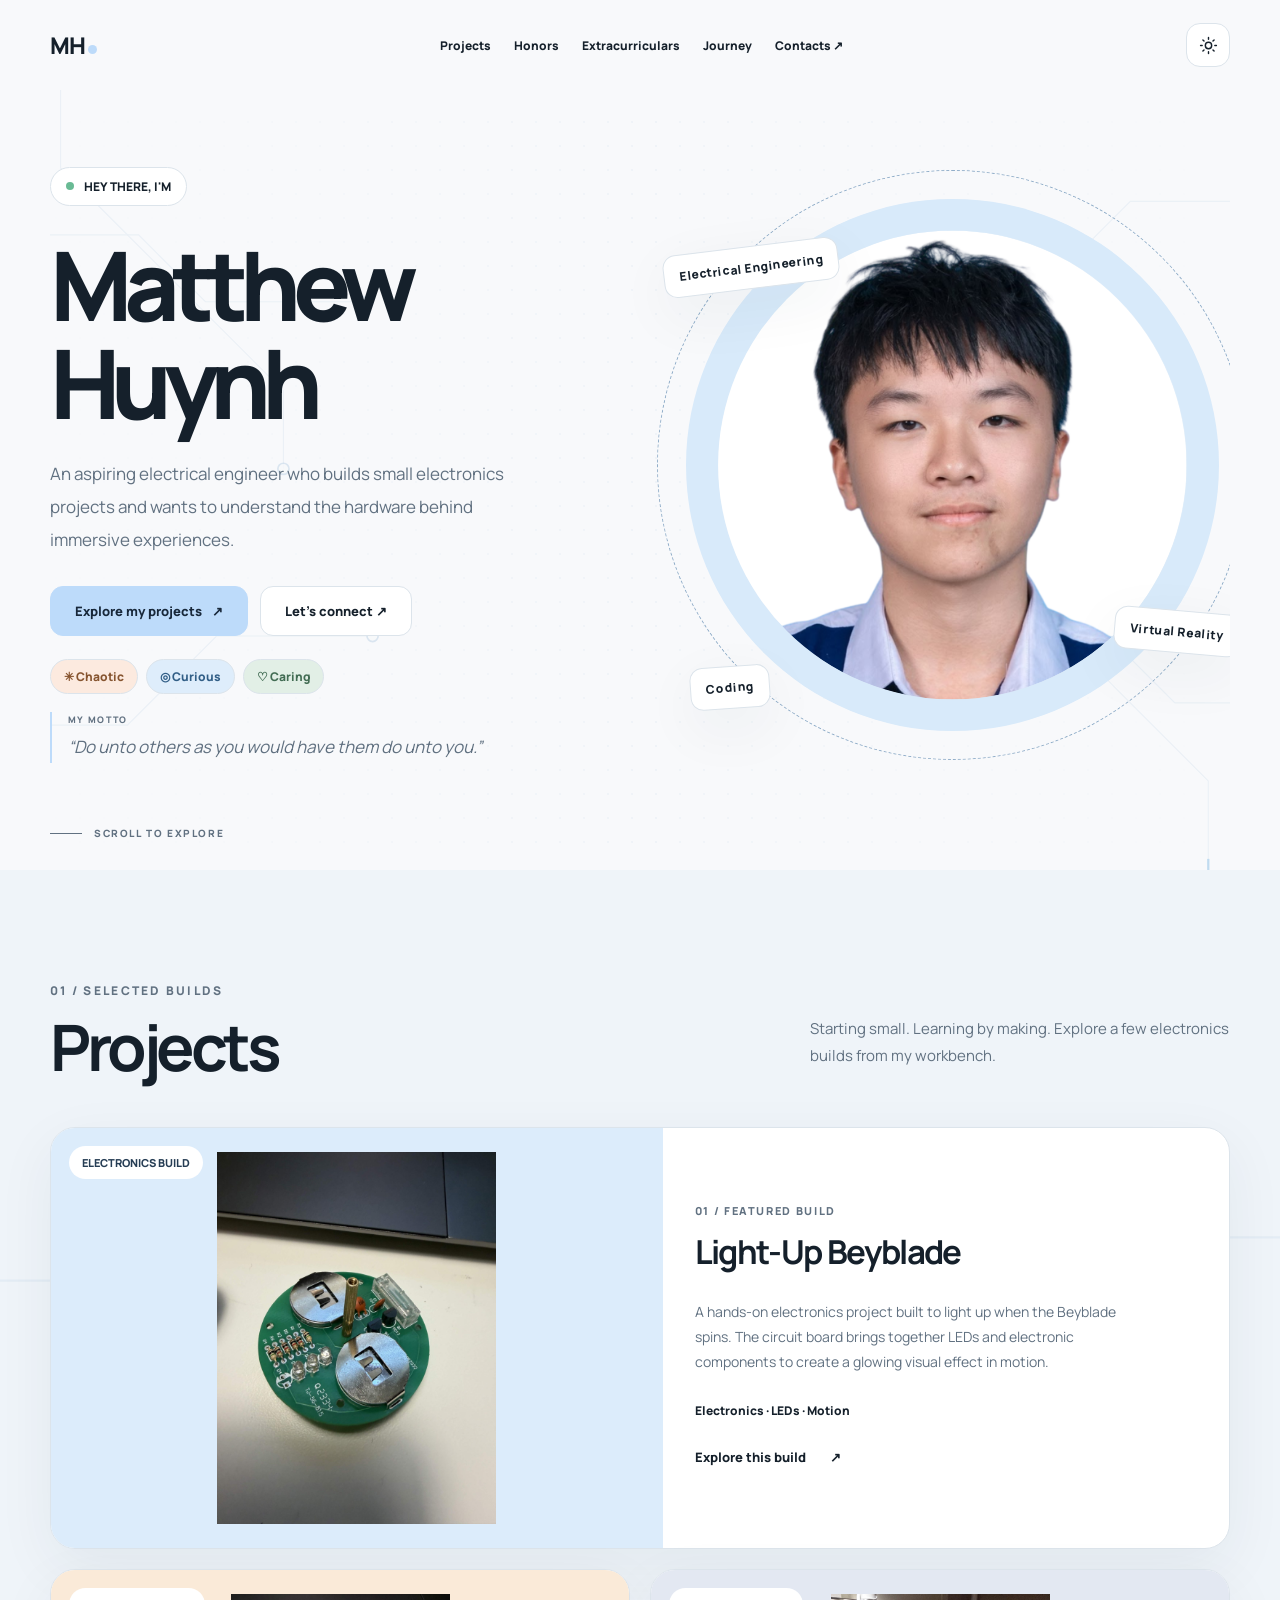
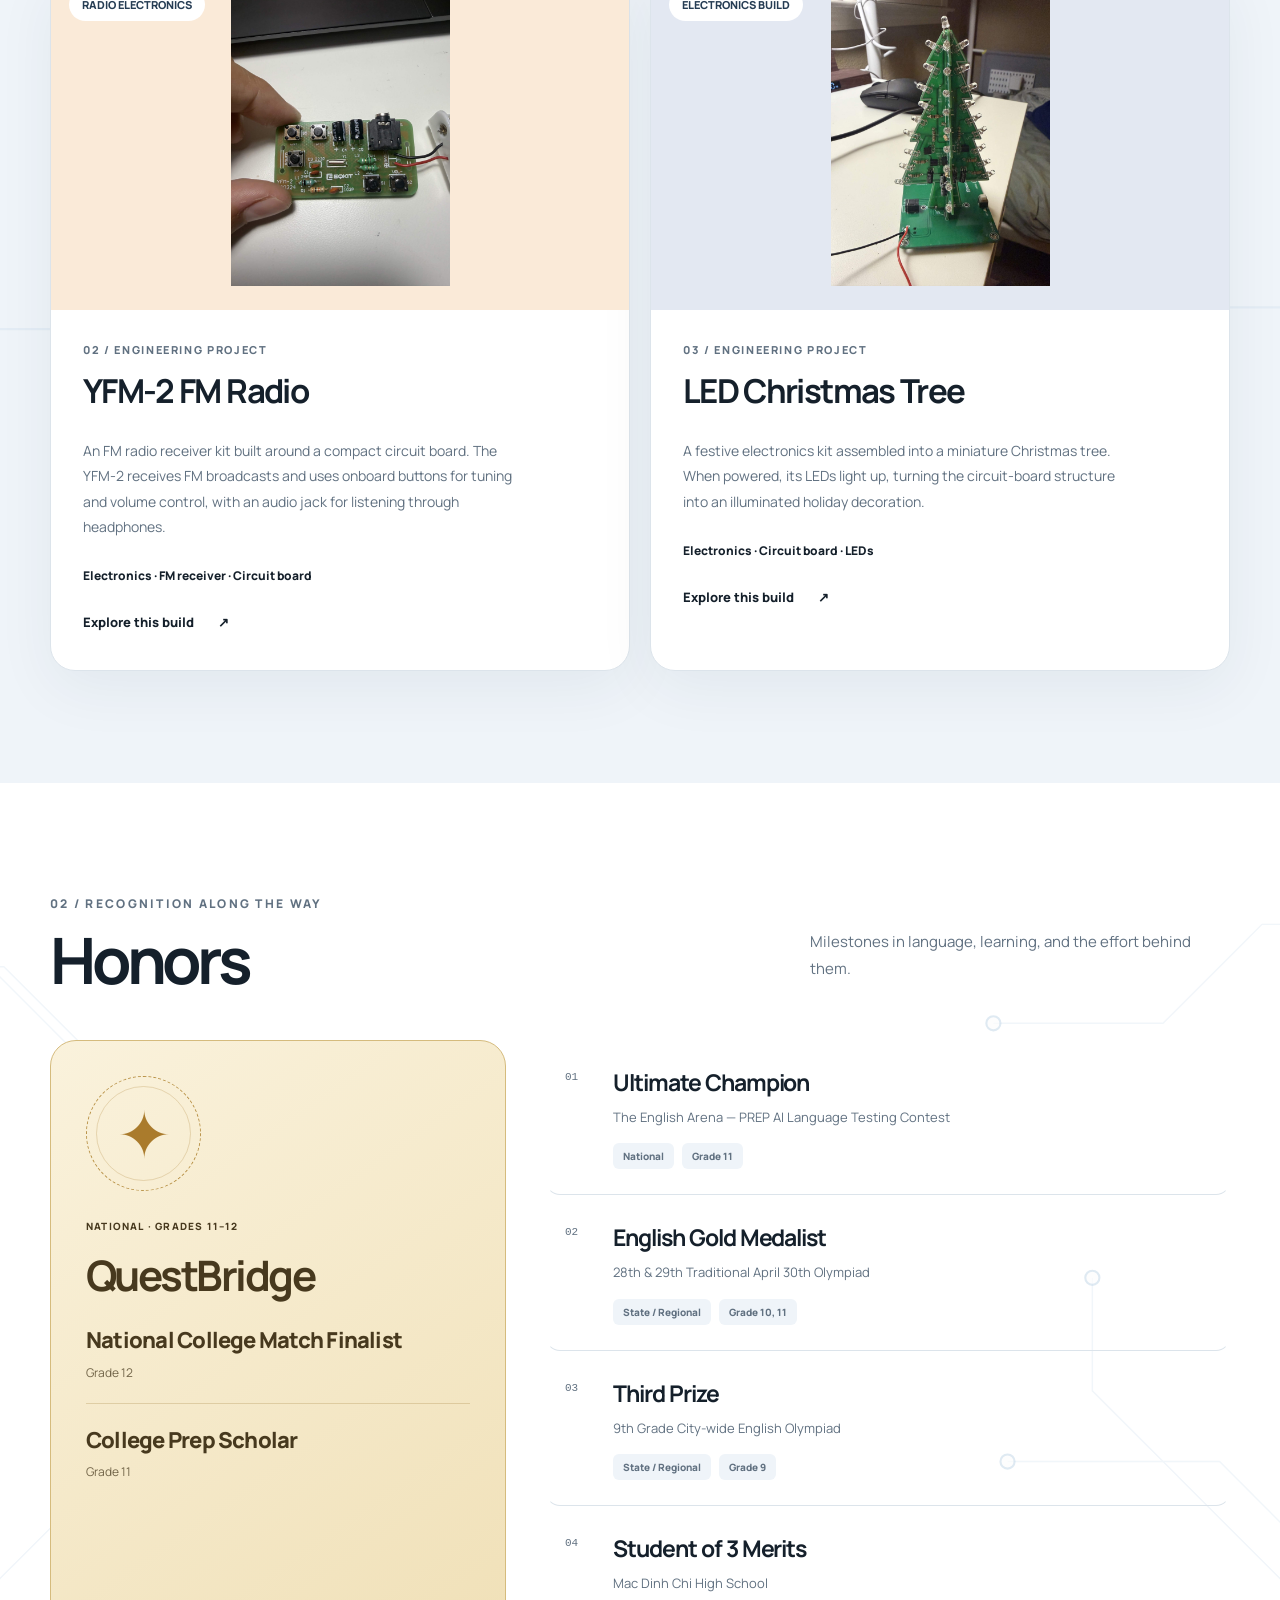
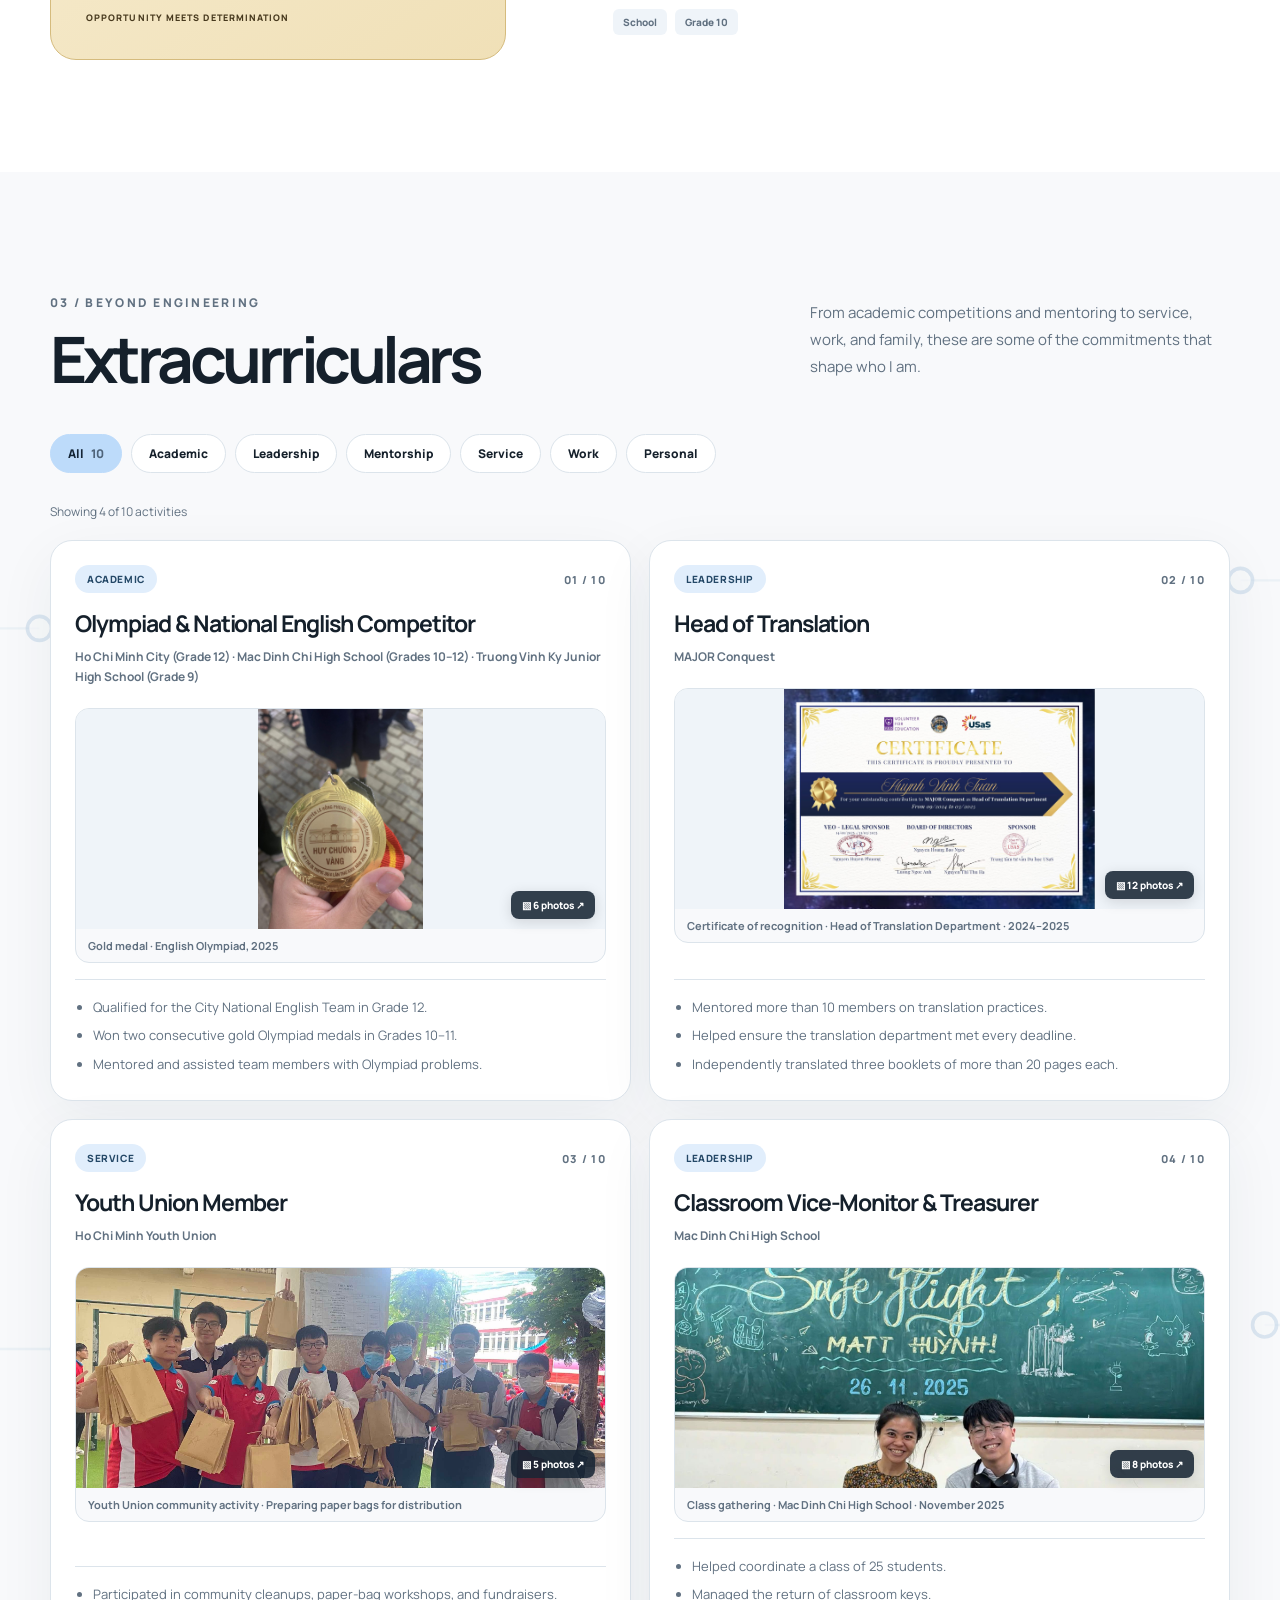
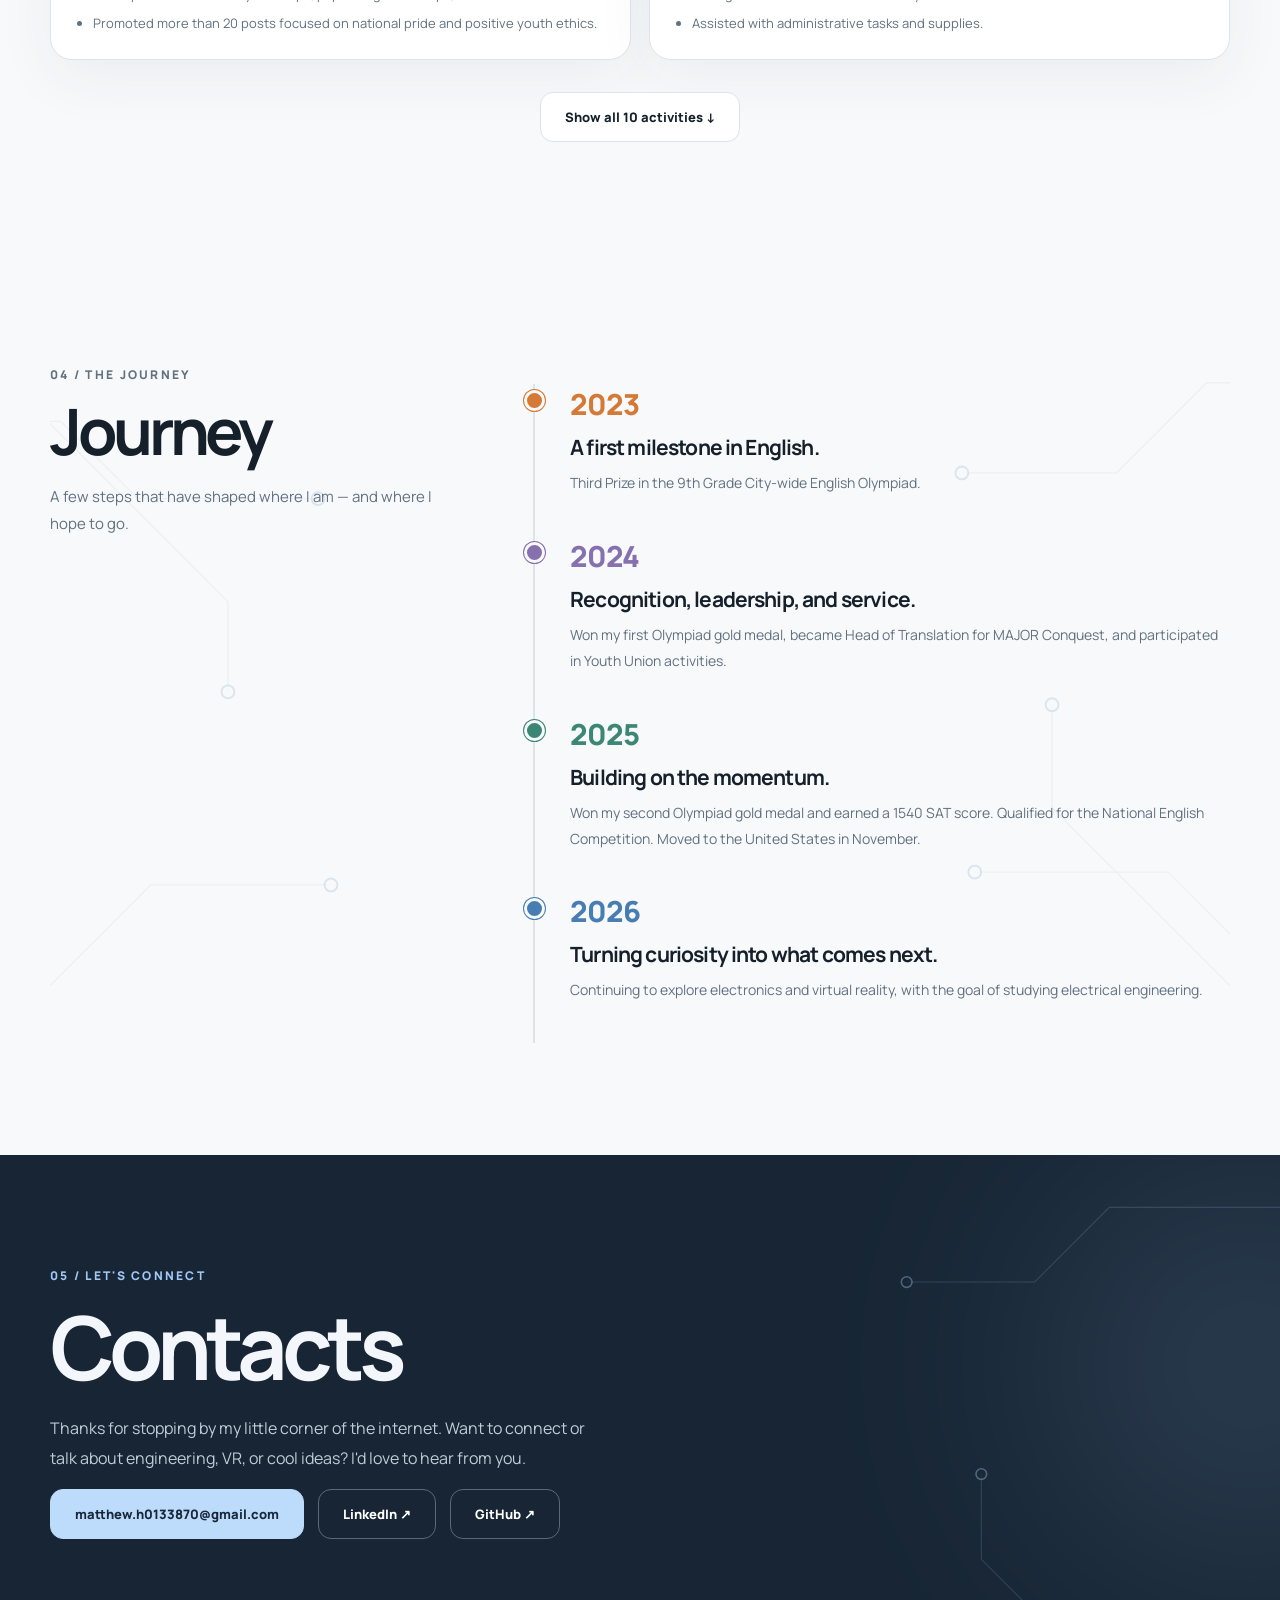
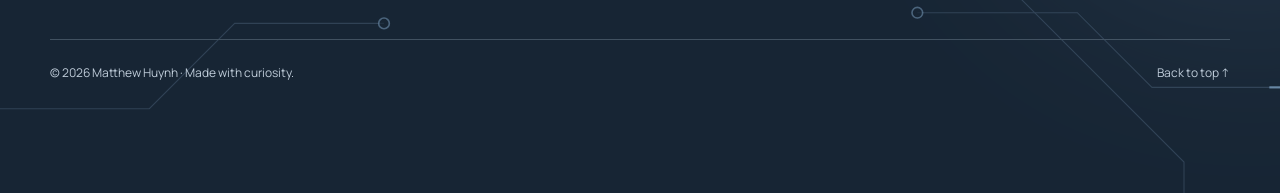
==== commit b327c3bc: "Minor changes to hero section" ====
--- a/index.html
+++ b/index.html
@@ -25,7 +25,7 @@
 <div aria-hidden="true" class="overlay" id="menuOverlay"><button aria-label="Close navigation" class="iconbtn overlay-head" id="closeMenu">✕</button><nav aria-label="Main navigation" class="overlay-nav"><a href="#home"><span>01</span>Home</a><a href="#honors"><span>02</span>Honors</a><a href="#projects"><span>03</span>Projects</a><a href="#activities"><span>04</span>Activities</a><a href="#journey"><span>05</span>Journey</a><a href="#contact"><span>06</span>Contact</a></nav><div class="overlay-foot">MATTHEW HUYNH / ASPIRING ELECTRICAL ENGINEER</div></div>
 <header class="top wrap"><a aria-label="Matthew Huynh, home" class="logo" href="#home">MH<span></span></a><nav class="desktop-nav" aria-label="Main"><a href="#projects">Projects</a><a href="#honors">Honors</a><a href="#activities">Extracurriculars</a><a href="#journey">Journey</a><a href="#contact">Contacts ↗</a></nav><div class="topright"><button aria-label="Switch color theme" class="iconbtn" id="themeBtn" title="Toggle theme"><svg class="icon" viewbox="0 0 24 24"><circle cx="12" cy="12" r="4"></circle><path d="M12 2v2m0 16v2M4.93 4.93l1.42 1.42m11.3 11.3 1.42 1.42M2 12h2m16 0h2M4.93 19.07l1.42-1.42m11.3-11.3 1.42-1.42"></path></svg></button><span class="menu-label">MENU</span><button aria-expanded="false" aria-label="Open navigation" class="iconbtn" id="openMenu"><svg class="icon" viewbox="0 0 24 24"><path d="M4 7h16M4 12h16M4 17h16"></path></svg></button></div></header>
 <main>
-<section class="hero wrap" id="home"><svg class="circuit-backdrop" viewBox="0 0 1200 700" preserveAspectRatio="xMidYMid slice" aria-hidden="true"><g class="trace-base" fill="none"><path d="M0 130H150L210 190H350M0 570H140L220 490H360M1200 100H1040L970 170H850M1200 550H1080L1010 480H860"/><path d="M80 0V70L280 270V340M1110 700V620L920 430V350"/></g><g class="trace-signal" fill="none"><path d="M0 130H150L210 190H350"/><path d="M1200 550H1080L1010 480H860"/><path d="M1110 700V620L920 430V350"/></g><g class="trace-nodes"><circle cx="350" cy="190" r="5"/><circle cx="360" cy="490" r="5"/><circle cx="850" cy="170" r="5"/><circle cx="860" cy="480" r="5"/><circle cx="280" cy="340" r="5"/><circle cx="920" cy="350" r="5"/></g></svg><div class="hero-copy"><div class="hello"><span class="dot"></span> HEY THERE, I'M MATTHEW</div><h1>Curious<br/>by <span class="accent">design.</span></h1><p>I'm Matthew Huynh, an aspiring electrical engineer who builds small electronics projects and wants to understand the hardware behind immersive experiences.</p><div class="actions"><a class="primary" href="#projects">Explore my projects <span aria-hidden="true">↗</span></a><a class="secondary" href="#contact">Let’s connect ↗</a></div><div class="hero-values" aria-label="Core values"><span>✳ Chaotic</span><span>◎ Curious</span><span>♡ Caring</span></div><blockquote class="hero-motto"><small>MY MOTTO</small>“Do unto others as you would have them do unto you”</blockquote></div><div class="hero-art portrait-hero"><div class="portrait-circle"><img class="hero-person" src="assets/matthew-hero-v2.png" alt="Matthew Huynh" width="1152" height="1536" fetchpriority="high"/></div><div class="art-note one">Electrical Engineering</div><div class="art-note two">Virtual Reality</div><div class="art-note three">Coding</div></div><div class="scroll-note">SCROLL TO EXPLORE</div></section>
+<section class="hero wrap" id="home"><svg class="circuit-backdrop" viewBox="0 0 1200 700" preserveAspectRatio="xMidYMid slice" aria-hidden="true"><g class="trace-base" fill="none"><path d="M0 130H150L210 190H350M0 570H140L220 490H360M1200 100H1040L970 170H850M1200 550H1080L1010 480H860"/><path d="M80 0V70L280 270V340M1110 700V620L920 430V350"/></g><g class="trace-signal" fill="none"><path d="M0 130H150L210 190H350"/><path d="M1200 550H1080L1010 480H860"/><path d="M1110 700V620L920 430V350"/></g><g class="trace-nodes"><circle cx="350" cy="190" r="5"/><circle cx="360" cy="490" r="5"/><circle cx="850" cy="170" r="5"/><circle cx="860" cy="480" r="5"/><circle cx="280" cy="340" r="5"/><circle cx="920" cy="350" r="5"/></g></svg><div class="hero-copy"><div class="hello"><span class="dot"></span> HEY THERE, I'M</div><h1>Matthew Huynh</h1><p>An aspiring electrical engineer who builds small electronics projects and wants to understand the hardware behind immersive experiences.</p><div class="actions"><a class="primary" href="#projects">Explore my projects <span aria-hidden="true">↗</span></a><a class="secondary" href="#contact">Let’s connect ↗</a></div><div class="hero-values" aria-label="Core values"><span>✳ Chaotic</span><span>◎ Curious</span><span>♡ Caring</span></div><blockquote class="hero-motto"><small>MY MOTTO</small>“Do unto others as you would have them do unto you.”</blockquote></div><div class="hero-art portrait-hero"><div class="portrait-circle"><img class="hero-person" src="assets/matthew-hero-v2.png" alt="Matthew Huynh" width="1152" height="1536" fetchpriority="high"/></div><div class="art-note one">Electrical Engineering</div><div class="art-note two">Virtual Reality</div><div class="art-note three">Coding</div></div><div class="scroll-note">SCROLL TO EXPLORE</div></section>
 
 <section class="section work" id="projects"><svg class="circuit-backdrop" viewBox="0 0 1200 700" preserveAspectRatio="xMidYMid slice" aria-hidden="true"><g class="trace-base" fill="none"><path d="M0 130H150L210 190H350M0 570H140L220 490H360M1200 100H1040L970 170H850M1200 550H1080L1010 480H860"/><path d="M80 0V70L280 270V340M1110 700V620L920 430V350"/></g><g class="trace-signal" fill="none"><path d="M0 130H150L210 190H350"/><path d="M1200 550H1080L1010 480H860"/><path d="M1110 700V620L920 430V350"/></g><g class="trace-nodes"><circle cx="350" cy="190" r="5"/><circle cx="360" cy="490" r="5"/><circle cx="850" cy="170" r="5"/><circle cx="860" cy="480" r="5"/><circle cx="280" cy="340" r="5"/><circle cx="920" cy="350" r="5"/></g></svg><div class="wrap"><div class="section-heading"><div><div class="eyebrow">01 / SELECTED BUILDS</div><h2>Projects</h2></div><p class="sub">Starting small. Learning by making. Explore a few electronics builds from my workbench.</p></div><div class="projects"><article class="project big"><div class="project-visual"><img loading="lazy" decoding="async" class="project-photo" src="assets/beyblade-circuit.jpg" alt="Circular circuit board for a Beyblade project, with LEDs and battery holders"><span class="project-tag">ELECTRONICS BUILD</span></div><div class="project-content"><span class="number">01 / FEATURED BUILD</span><h3>Light-Up Beyblade</h3><p>A hands-on electronics project built to light up when the Beyblade spins. The circuit board brings together LEDs and electronic components to create a glowing visual effect in motion.</p><span class="coming">Electronics · LEDs · Motion</span><a class="project-open text-link" href="#build-1" data-project="1">Explore this build <span>↗</span></a></div></article><article class="project"><div class="project-visual"><img loading="lazy" decoding="async" class="project-photo" src="assets/eqkit-yfm-2-fm-radio.jpg" alt="EQKIT YFM-2 FM radio receiver circuit board with tuning and volume buttons"><span class="project-tag">RADIO ELECTRONICS</span></div><div class="project-content"><span class="number">02 / ENGINEERING PROJECT</span><h3>YFM-2 FM Radio</h3><p>An FM radio receiver kit built around a compact circuit board. The YFM-2 receives FM broadcasts and uses onboard buttons for tuning and volume control, with an audio jack for listening through headphones.</p><span class="coming">Electronics · FM receiver · Circuit board</span><a class="project-open text-link" href="#build-2" data-project="2">Explore this build <span>↗</span></a></div></article><article class="project"><div class="project-visual"><img loading="lazy" decoding="async" class="project-photo" src="assets/led-christmas-tree.jpg" alt="Green printed circuit board assembled into a Christmas tree with LEDs"><span class="project-tag">ELECTRONICS BUILD</span></div><div class="project-content"><span class="number">03 / ENGINEERING PROJECT</span><h3>LED Christmas Tree</h3><p>A festive electronics kit assembled into a miniature Christmas tree. When powered, its LEDs light up, turning the circuit-board structure into an illuminated holiday decoration.</p><span class="coming">Electronics · Circuit board · LEDs</span><a class="project-open text-link" href="#build-3" data-project="3">Explore this build <span>↗</span></a></div></article></div></div></section>
 <section class="section honors" id="honors"><svg class="circuit-backdrop" viewBox="0 0 1200 700" preserveAspectRatio="xMidYMid slice" aria-hidden="true"><g class="trace-base" fill="none"><path d="M0 130H150L210 190H350M0 570H140L220 490H360M1200 100H1040L970 170H850M1200 550H1080L1010 480H860"/><path d="M80 0V70L280 270V340M1110 700V620L920 430V350"/></g><g class="trace-signal" fill="none"><path d="M0 130H150L210 190H350"/><path d="M1200 550H1080L1010 480H860"/><path d="M1110 700V620L920 430V350"/></g><g class="trace-nodes"><circle cx="350" cy="190" r="5"/><circle cx="360" cy="490" r="5"/><circle cx="850" cy="170" r="5"/><circle cx="860" cy="480" r="5"/><circle cx="280" cy="340" r="5"/><circle cx="920" cy="350" r="5"/></g></svg><div class="wrap"><div class="section-heading"><div><div class="eyebrow">02 / RECOGNITION ALONG THE WAY</div><h2>Honors</h2></div><p class="sub">Milestones in language, learning, and the effort behind them.</p></div><div class="honors-layout"><article class="honor-feature"><div class="award-seal" aria-hidden="true"><span>✦</span><i></i></div><div class="award-level">NATIONAL · GRADES 11–12</div><h3>QuestBridge</h3><p class="award-title">National College Match Finalist</p><p class="award-detail">Grade 12</p><div class="award-divider"></div><p class="award-title">College Prep Scholar</p><p class="award-detail">Grade 11</p><span class="award-footer">OPPORTUNITY MEETS DETERMINATION</span></article><div class="honor-ledger"><article class="honor-row"><span class="honor-index">01</span><div><h3>Ultimate Champion</h3><p>The English Arena — PREP AI Language Testing Contest</p><div class="honor-meta"><span>National</span><span>Grade 11</span></div></div></article><article class="honor-row"><span class="honor-index">02</span><div><h3>English Gold Medalist</h3><p>28th & 29th Traditional April 30th Olympiad</p><div class="honor-meta"><span>State / Regional</span><span>Grade 10, 11</span></div></div></article><article class="honor-row"><span class="honor-index">03</span><div><h3>Third Prize</h3><p>9th Grade City-wide English Olympiad</p><div class="honor-meta"><span>State / Regional</span><span>Grade 9</span></div></div></article><article class="honor-row"><span class="honor-index">04</span><div><h3>Student of 3 Merits</h3><p>Mac Dinh Chi High School</p><div class="honor-meta"><span>School</span><span>Grade 10</span></div></div></article></div></div></div></section><section class="section activities" id="activities"><svg class="circuit-backdrop" viewBox="0 0 1200 700" preserveAspectRatio="xMidYMid slice" aria-hidden="true"><g class="trace-base" fill="none"><path d="M0 130H150L210 190H350M0 570H140L220 490H360M1200 100H1040L970 170H850M1200 550H1080L1010 480H860"/><path d="M80 0V70L280 270V340M1110 700V620L920 430V350"/></g><g class="trace-signal" fill="none"><path d="M0 130H150L210 190H350"/><path d="M1200 550H1080L1010 480H860"/><path d="M1110 700V620L920 430V350"/></g><g class="trace-nodes"><circle cx="350" cy="190" r="5"/><circle cx="360" cy="490" r="5"/><circle cx="850" cy="170" r="5"/><circle cx="860" cy="480" r="5"/><circle cx="280" cy="340" r="5"/><circle cx="920" cy="350" r="5"/></g></svg><div class="wrap"><div class="section-heading"><div><div class="eyebrow">03 / BEYOND ENGINEERING</div><h2>Extracurriculars</h2></div><p class="sub">From academic competitions and mentoring to service, work, and family, these are some of the commitments that shape who I am.</p></div><div aria-label="Filter extracurricular activities" class="activity-toolbar"><button aria-pressed="true" class="activity-filter active" data-category="all" type="button">All <span>10</span></button><button aria-pressed="false" class="activity-filter" data-category="Academic" type="button">Academic</button><button aria-pressed="false" class="activity-filter" data-category="Leadership" type="button">Leadership</button><button aria-pressed="false" class="activity-filter" data-category="Mentorship" type="button">Mentorship</button><button aria-pressed="false" class="activity-filter" data-category="Service" type="button">Service</button><button aria-pressed="false" class="activity-filter" data-category="Work" type="button">Work</button><button aria-pressed="false" class="activity-filter" data-category="Personal" type="button">Personal</button></div><p id="activity-count" class="result-count" role="status"></p><div class="activity-grid"><article class="activity-card" data-category="Academic"><div class="activity-card-top"><span class="activity-category">Academic</span><span class="activity-num">01 / 10</span></div><h3>Olympiad &amp; National English Competitor</h3><p class="activity-org">Ho Chi Minh City (Grade 12) · Mac Dinh Chi High School (Grades 10–12) · Truong Vinh Ky Junior High School (Grade 9)</p><figure class="activity-photo"><img loading="lazy" decoding="async" src="assets/english-olympiad-gold-medal.jpg" alt="Gold medal from the 2025 city-level English Olympiad"><figcaption>Gold medal · English Olympiad, 2025</figcaption></figure><ul><li>Qualified for the City National English Team in Grade 12.</li><li>Won two consecutive gold Olympiad medals in Grades 10–11.</li><li>Mentored and assisted team members with Olympiad problems.</li></ul></article><article class="activity-card" data-category="Leadership"><div class="activity-card-top"><span class="activity-category">Leadership</span><span class="activity-num">02 / 10</span></div><h3>Head of Translation</h3><p class="activity-org">MAJOR Conquest</p><figure class="activity-photo"><img loading="lazy" decoding="async" src="assets/major-conquest-certificate.jpg" alt="Certificate recognizing Huynh Vinh Tuan for outstanding contribution to MAJOR Conquest as Head of Translation Department"><figcaption>Certificate of recognition · Head of Translation Department · 2024–2025</figcaption></figure><ul><li>Mentored more than 10 members on translation practices.</li><li>Helped ensure the translation department met every deadline.</li><li>Independently translated three booklets of more than 20 pages each.</li></ul></article><article class="activity-card" data-category="Service"><div class="activity-card-top"><span class="activity-category">Service</span><span class="activity-num">03 / 10</span></div><h3>Youth Union Member</h3><p class="activity-org">Ho Chi Minh Youth Union</p><figure class="activity-photo"><img loading="lazy" decoding="async" src="assets/youth-union-volunteering.jpg" alt="Youth Union members preparing paper bags for a community activity"><figcaption>Youth Union community activity · Preparing paper bags for distribution</figcaption></figure><ul><li>Participated in community cleanups, paper-bag workshops, and fundraisers.</li><li>Promoted more than 20 posts focused on national pride and positive youth ethics.</li></ul></article><article class="activity-card" data-category="Leadership"><div class="activity-card-top"><span class="activity-category">Leadership</span><span class="activity-num">04 / 10</span></div><h3>Classroom Vice-Monitor &amp; Treasurer</h3><p class="activity-org">Mac Dinh Chi High School</p><figure class="activity-photo"><img loading="lazy" decoding="async" src="assets/class-vice-monitor-gathering.jpg" alt="Classroom gathering at Mac Dinh Chi High School, with a farewell message on the chalkboard"><figcaption>Class gathering · Mac Dinh Chi High School · November 2025</figcaption></figure><ul><li>Helped coordinate a class of 25 students.</li><li>Managed the return of classroom keys.</li><li>Assisted with administrative tasks and supplies.</li></ul></article><article class="activity-card" data-category="Mentorship"><div class="activity-card-top"><span class="activity-category">Mentorship</span><span class="activity-num">05 / 10</span></div><h3>Senior Juggling Mentor</h3><p class="activity-org">Irvington High School Juggling Club</p><figure class="activity-photo"><img loading="lazy" decoding="async" src="assets/juggling-club-group-photo.jpg" alt="Juggling Club members posing together outdoors"><figcaption>Irvington High School Juggling Club · Group photo</figcaption></figure><ul><li>Taught more than five new members juggling and advanced patterns.</li><li>Continued developing more complex juggling techniques.</li></ul></article><article class="activity-card" data-category="Mentorship"><div class="activity-card-top"><span class="activity-category">Mentorship</span><span class="activity-num">06 / 10</span></div><h3>AP &amp; CP US History Teaching Assistant</h3><p class="activity-org">Irvington High School</p><figure class="activity-photo"><img loading="lazy" decoding="async" src="assets/history-teaching-assistant.jpg" alt="Working on history teaching-assistant materials at a desk"><figcaption>Preparing and reviewing history coursework</figcaption></figure><ul><li>Graded more than 50 CP US History free-response questions biweekly.</li><li>Assisted with attendance sheets and administrative work.</li><li>Supported students when the teacher was busy or absent.</li></ul></article><article class="activity-card" data-category="Work"><div class="activity-card-top"><span class="activity-category">Work</span><span class="activity-num">07 / 10</span></div><h3>Law Office Assistant</h3><p class="activity-org">Law Office of Matthew Triet Vo</p><figure class="activity-photo"><img loading="lazy" decoding="async" src="assets/notary-public.jpg" alt="Box of notary-related materials at the law office"><figcaption>Notary-related work materials</figcaption></figure><ul><li>Assisted a friend at a law office with notary-related duties.</li><li>Helped complete more than 23 notary journals over three months.</li></ul></article><article class="activity-card" data-category="Service"><div class="activity-card-top"><span class="activity-category">Service</span><span class="activity-num">08 / 10</span></div><h3>Community Volunteer</h3><p class="activity-org">Age Well Center · ReformCalifornia · Nature Learning Center · NAMI</p><figure class="activity-photo"><img loading="lazy" decoding="async" src="assets/community-volunteer-event.jpg" alt="Preparing chairs for an outdoor community event"><figcaption>Community volunteering · Setting up seating for an outdoor event</figcaption></figure><ul><li>Helped organize and support two events.</li><li>Prepared more than 100 envelopes informing recipients about state policies.</li><li>Helped protect plants from invasive species.</li></ul></article><article class="activity-card" data-category="Personal"><div class="activity-card-top"><span class="activity-category">Personal</span><span class="activity-num">09 / 10</span></div><h3>Fast-Typing &amp; Keyboard Modding</h3><p class="activity-org">Independent hobby</p><figure class="activity-photo typing-chart"><img loading="lazy" decoding="async" src="assets/typing-progress.jpg" alt="Typing test history chart showing words per minute increasing over 600 tests"><figcaption>Typing practice progress · more than 130 WPM achieved</figcaption></figure><ul><li>Learned the Colemak-DH keyboard layout and reached more than 130 words per minute.</li><li>Regularly practices fast typing.</li><li>Modified and customized two mechanical keyboards.</li></ul></article><article class="activity-card" data-category="Personal"><div class="activity-card-top"><span class="activity-category">Personal</span><span class="activity-num">10 / 10</span></div><h3>Family Responsibilities &amp; Tutoring</h3><p class="activity-org">At home</p><figure class="activity-photo"><img loading="lazy" decoding="async" src="assets/galleries/brotha.jpg" alt="Matthew’s younger brother"><figcaption>Family responsibilities &amp; tutoring</figcaption></figure><ul><li>Contributes to household care throughout the week.</li><li>Helps younger brother with homework and English.</li><li>Translates English for immigrant parents.</li></ul></article></div><div class="show-more"><button class="secondary" id="show-activities" aria-expanded="false">Show all 10 activities ↓</button></div></div></section><section class="section wrap" id="journey"><svg class="circuit-backdrop" viewBox="0 0 1200 700" preserveAspectRatio="xMidYMid slice" aria-hidden="true"><g class="trace-base" fill="none"><path d="M0 130H150L210 190H350M0 570H140L220 490H360M1200 100H1040L970 170H850M1200 550H1080L1010 480H860"/><path d="M80 0V70L280 270V340M1110 700V620L920 430V350"/></g><g class="trace-signal" fill="none"><path d="M0 130H150L210 190H350"/><path d="M1200 550H1080L1010 480H860"/><path d="M1110 700V620L920 430V350"/></g><g class="trace-nodes"><circle cx="350" cy="190" r="5"/><circle cx="360" cy="490" r="5"/><circle cx="850" cy="170" r="5"/><circle cx="860" cy="480" r="5"/><circle cx="280" cy="340" r="5"/><circle cx="920" cy="350" r="5"/></g></svg><div class="journey-grid"><div><div class="eyebrow">04 / THE JOURNEY</div><h2>Journey</h2><p class="sub">A few steps that have shaped where I am — and where I hope to go.</p></div><div class="timeline year-timeline"><article class="milestone"><button class="milestone-dot" type="button" aria-label="Highlight 2023 milestone" aria-pressed="false" aria-controls="milestone-2023"></button><small>2023</small><div id="milestone-2023"><h3>A first milestone in English.</h3><p>Third Prize in the 9th Grade City-wide English Olympiad.</p></div></article><article class="milestone"><button class="milestone-dot" type="button" aria-label="Highlight 2024 milestone" aria-pressed="false" aria-controls="milestone-2024"></button><small>2024</small><div id="milestone-2024"><h3>Recognition, leadership, and service.</h3><p>Won my first Olympiad gold medal, became Head of Translation for MAJOR Conquest, and participated in Youth Union activities.</p></div></article><article class="milestone"><button class="milestone-dot" type="button" aria-label="Highlight 2025 milestone" aria-pressed="false" aria-controls="milestone-2025"></button><small>2025</small><div id="milestone-2025"><h3>Building on the momentum.</h3><p>Won my second Olympiad gold medal and earned a 1540 SAT score. Qualified for the National English Competition. Moved to the United States in November.</p></div></article><article class="milestone"><button class="milestone-dot" type="button" aria-label="Highlight 2026 milestone" aria-pressed="false" aria-controls="milestone-2026"></button><small>2026</small><div id="milestone-2026"><h3>Turning curiosity into what comes next.</h3><p>Continuing to explore electronics and virtual reality, with the goal of studying electrical engineering.</p></div></article></div></div></section>
--- a/polish.css
+++ b/polish.css
@@ -1,9 +1,9 @@
 
 :root{--accent:#bddbfa}body{transition:background .22s,color .22s}.skip{position:fixed;top:-80px;left:20px;z-index:100;background:var(--ink);color:var(--bg);padding:12px}.skip:focus{top:10px}.top{height:90px}.desktop-nav{display:flex;gap:30px;font-size:12px;font-weight:800}.desktop-nav a{padding:12px 0;position:relative}.desktop-nav a:after{content:"";position:absolute;bottom:5px;left:0;width:0;height:2px;background:var(--accent);transition:width .2s}.desktop-nav a:hover:after{width:100%}.menu-label,#openMenu{display:none}.hero{gap:70px;min-height:710px;max-height:1000px}.hero h1{font-size:clamp(68px,7.5vw,108px)}.hero p{font-size:17px;max-width:490px}.hero .chips{max-width:500px}.portrait-hero{height:535px;isolation:isolate}.portrait-circle{position:absolute;width:96%;aspect-ratio:1;border-radius:50%;background:#d8eafa;z-index:-2}.dark .portrait-circle{background:#284762}.portrait-hero:before{content:"";position:absolute;width:106%;aspect-ratio:1;border:1px dashed #91aec9;border-radius:50%;z-index:-3}.hero-person{width:87%;height:92%;object-fit:cover;object-position:center 20%;border-radius:45% 45% 43% 43%;box-shadow:0 25px 60px #19374b15}.portrait-hero .art-note.one{left:-20px;top:62px}.portrait-hero .art-note.two{right:-15px;bottom:55px}.art-note{animation:float-note 6s ease-in-out infinite}.art-note.two{animation-delay:-3s}@keyframes float-note{50%{translate:0 -7px}}.project-photo{height:340px;min-height:0;object-fit:contain;padding:24px;transition:transform .35s}.project:hover .project-photo{transform:scale(1.035)}.project.big .project-photo{height:420px}.project-visual{cursor:pointer}.project-tag{z-index:1}.project-content p{max-width:440px}.text-link{display:inline-flex;justify-content:space-between;align-items:center;gap:24px;font-size:13px;font-weight:800;margin-top:22px;border:0;background:none;color:var(--ink);padding:7px 0;align-self:flex-start}.text-link span{transition:transform .2s}.text-link:hover span{transform:translate(3px,-3px)}.workbench{background:var(--surface)}.bench-grid{display:grid;grid-template-columns:1fr 1fr;gap:24px}.bench-card{border:1px solid var(--line);border-radius:24px;background:var(--bg);padding:40px}.bench-card.blue{background:var(--surface2)}.bench-icon{font-size:42px;display:block;margin-bottom:30px;color:#6a9bd1}.bench-card h3{font-size:30px;letter-spacing:-.05em;margin:16px 0}.bench-card p{font-size:15px;line-height:1.9;color:var(--muted)}.bench-card small{color:var(--muted)}.skills{display:grid;grid-template-columns:1fr 1fr 1fr 1fr;margin-top:40px;border-top:1px solid var(--line);padding-top:25px;gap:28px;align-items:center}.skills a{font-size:13px;font-weight:800}.skills a span{display:block;font-size:11px;color:var(--muted);margin-top:8px}.activity-card{min-height:0;padding:24px}.activity-photo{margin:4px 0 16px}.activity-photo img{height:220px;max-height:220px;object-fit:cover;cursor:zoom-in}.activity-photo img[src*="certificate"],.activity-photo img[src*="medal"]{object-fit:contain;background:var(--surface2)}.activity-photo.typing-chart img{object-fit:contain}.activity-card h3{font-size:23px}.activity-card ul{font-size:13px}.result-count{font-size:12px;color:var(--muted);margin:0 0 20px}.show-more{text-align:center;margin-top:32px}.journey-grid{gap:65px}.milestone{padding-bottom:36px}.contact h2{max-width:920px}.contact .actions{gap:14px}.contact:after{pointer-events:none}.secondary:hover{transform:translateY(-2px)}dialog{border:1px solid var(--line);background:var(--surface);color:var(--ink);border-radius:24px;padding:44px;width:min(860px,calc(100% - 28px));max-height:90svh;overflow:auto;box-shadow:0 40px 120px #0004}dialog::backdrop{background:#122334bb;backdrop-filter:blur(6px)}.dialog-close{position:sticky;top:0;float:right;z-index:3;font-size:24px}.detail-image{width:100%;height:320px;object-fit:contain;background:var(--surface2);border-radius:16px;margin-top:22px}.detail-title{font-size:40px;letter-spacing:-.055em;margin:25px 0 15px}.detail-grid{display:grid;grid-template-columns:1fr 1fr;gap:22px}.detail-grid h3{font-size:14px}.detail-grid p,.detail-intro{color:var(--muted);line-height:1.85;font-size:14px}.detail-next{border-top:1px solid var(--line);margin-top:20px;padding-top:15px}.detail-next p{color:var(--muted);line-height:1.85}#photo-dialog{width:min(1100px,calc(100% - 24px))}#photo-dialog figure{margin:15px 0 0}#full-photo{width:100%;max-height:70svh;object-fit:contain}#photo-caption{font-size:13px;color:var(--muted);margin-top:14px}#toast{position:fixed;bottom:28px;left:50%;transform:translate(-50%,20px);background:var(--ink);color:var(--bg);padding:14px 22px;border-radius:12px;opacity:0;pointer-events:none;transition:.2s;z-index:80}#toast.visible{opacity:1;transform:translate(-50%,0)}.reveal{opacity:1}.motion-ready .reveal{opacity:0;transform:translateY(16px);transition:opacity .55s,transform .55s}.motion-ready .reveal.in-view{opacity:1;transform:none}.overlay-nav a{font-size:clamp(32px,6vw,70px)}
-@media(min-width:1600px){.hero{min-height:780px}}@media(max-width:960px){.desktop-nav{gap:18px}.hero{gap:35px}.hero-art{height:430px}.skills{grid-template-columns:1fr 1fr}.art-note{font-size:10px}.hero h1{font-size:76px}}@media(max-width:760px){.desktop-nav{display:none}#openMenu{display:grid}.top{height:72px}.hero{max-height:none;min-height:0;padding-top:45px;gap:35px;grid-template-columns:1fr}.hero-copy{order:0}.hero-art{order:1;height:390px;width:min(100%,360px);margin:0 auto 30px}.hero h1{font-size:clamp(64px,16vw,90px)}.hero p{font-size:16px}.hero .chips{gap:7px}.chip{font-size:10px;padding:8px 11px}.portrait-hero .art-note.one{left:0;top:40px}.portrait-hero .art-note.two{right:0;bottom:30px}.portrait-hero:before{width:98%}.portrait-circle{width:90%}.bench-grid{grid-template-columns:1fr}.bench-card{padding:28px}.bench-card h3{font-size:28px}.skills{gap:24px}.project.big .project-photo,.project-photo{height:280px}.section h2{font-size:42px}.detail-grid{grid-template-columns:1fr;gap:6px}dialog{padding:22px}.detail-title{font-size:32px}.detail-image{height:240px}.activity-photo img{height:220px}.contact .actions{align-items:stretch}.contact .actions>*{flex:1 1 160px}.section-heading{margin-bottom:30px}}
+@media(min-width:1600px){.hero{min-height:780px}}@media(max-width:960px){.desktop-nav{gap:18px}.hero{gap:35px}.hero-art{height:430px}.skills{grid-template-columns:1fr 1fr}.art-note{font-size:10px}.hero h1{font-size:80px}}@media(max-width:800px){.desktop-nav{display:none}#openMenu{display:grid}.top{height:72px}.hero{max-height:none;min-height:0;padding-top:45px;gap:35px;grid-template-columns:1fr}.hero-copy{order:0}.hero-art{order:1;height:390px;width:min(100%,360px);margin:0 auto 30px}.hero h1{font-size:clamp(64px,16vw,96px)}.hero p{font-size:16px}.hero .chips{gap:7px}.chip{font-size:10px;padding:8px 11px}.portrait-hero .art-note.one{left:0;top:40px}.portrait-hero .art-note.two{right:0;bottom:30px}.portrait-hero:before{width:98%}.portrait-circle{width:90%}.bench-grid{grid-template-columns:1fr}.bench-card{padding:28px}.bench-card h3{font-size:28px}.skills{gap:24px}.project.big .project-photo,.project-photo{height:280px}.section h2{font-size:42px}.detail-grid{grid-template-columns:1fr;gap:6px}dialog{padding:22px}.detail-title{font-size:32px}.detail-image{height:240px}.activity-photo img{height:220px}.contact .actions{align-items:stretch}.contact .actions>*{flex:1 1 160px}.section-heading{margin-bottom:30px}}
 @media(prefers-reduced-motion:reduce){.motion-ready .reveal{opacity:1;transform:none}.art-note{animation:none}}
-
-.photo-trigger{display:block;border:0;padding:0;width:100%;background:none;cursor:zoom-in}.photo-trigger img{width:100%}.activity-photo img{aspect-ratio:16/10}
+
+.photo-trigger{display:block;border:0;padding:0;width:100%;background:none;cursor:zoom-in}.photo-trigger img{width:100%}.activity-photo img{aspect-ratio:16/10}
 
 /* One circular mask owns both the blue frame and the portrait crop. */
 .portrait-circle{overflow:hidden;isolation:isolate;z-index:0}.portrait-circle .hero-person{position:absolute;left:5%;bottom:0;width:90%;height:94%;object-fit:cover;object-position:center 20%;border-radius:45% 45% 0 0;box-shadow:none}.portrait-hero .art-note{z-index:2}
@@ -15,4 +15,4 @@
 #detail-dialog{width:min(1050px,calc(100% - 32px));padding:0;border-radius:26px}#detail-dialog>.dialog-close{position:absolute;right:18px;top:18px;float:none;box-shadow:0 4px 15px #0001}.build-cover{display:grid;grid-template-columns:1fr 1fr;gap:28px;padding:58px 40px 34px;background:var(--surface2);align-items:center}.cover-2{background:#faf0e4}.cover-3{background:#e8eee8}.dark .cover-2{background:#3c3227}.dark .cover-3{background:#293c32}.build-heading .detail-title{font-size:44px;line-height:1.08;margin:18px 0}.build-heading .detail-intro{font-size:15px;margin:0}.component-chips{display:flex;flex-wrap:wrap;gap:7px;margin-top:24px}.component-chips span{font-size:10px;font-weight:800;border:1px solid var(--line);background:var(--surface);border-radius:30px;padding:8px 11px}.build-photo-stage{border:1px solid var(--line);border-radius:20px;padding:14px;background:var(--surface);position:relative;cursor:zoom-in;overflow:hidden;transform:rotate(2deg);transition:transform .25s}.build-photo-stage:hover{transform:rotate(0)}.build-photo-stage .detail-image{height:280px;display:block;margin:0;background:transparent;transition:transform .3s}.build-photo-stage:hover img{transform:scale(1.035)}.zoom-label{display:block;padding:12px 0 3px;font-size:10px;font-weight:800;letter-spacing:.08em;color:var(--muted)}.build-story{padding:32px 40px 38px}.contribution-panel{display:flex;gap:22px;align-items:flex-start;border-bottom:1px solid var(--line);padding-bottom:26px;margin-bottom:24px}.story-icon{display:grid;place-items:center;width:44px;height:44px;border-radius:13px;background:var(--accent);color:#24435e;font-size:25px;flex-shrink:0}.build-story h3{font-size:22px;letter-spacing:-.04em;margin:10px 0}.build-story p{font-size:14px;line-height:1.85;color:var(--muted);margin:8px 0}.build-story .eyebrow{font-size:10px;letter-spacing:.12em}.insight-panel,.experiment-panel{padding:24px;border:1px solid var(--line);border-radius:20px;background:var(--surface2)}.experiment-panel{background:var(--bg)}.experiment-panel .story-icon{background:#f1dba5}.insight-panel .story-icon,.experiment-panel .story-icon{margin-bottom:20px}.build-story .detail-next{display:flex;align-items:center;justify-content:space-between;gap:24px;margin-top:28px;padding-top:26px}.detail-next .actions{gap:18px}.detail-next .text-link{margin-top:0}
 @media(max-width:900px){.values-grid{gap:12px}.value-card{padding:22px}.value-card h3{font-size:32px}.build-cover{padding:60px 28px 28px;gap:20px}.build-heading .detail-title{font-size:36px}.build-photo-stage .detail-image{height:240px}}
 @media(max-width:760px){.values-grid{grid-template-columns:1fr}.value-card{padding:28px}.value-art{height:125px}.value-card h3{font-size:38px}.value-card p{font-size:15px}.build-cover{grid-template-columns:1fr;padding:64px 24px 28px}.build-photo-stage{transform:none}.build-photo-stage .detail-image{height:230px}.build-story{padding:24px}.build-story .detail-next{align-items:flex-start;flex-direction:column}.contribution-panel{gap:14px}.build-story .detail-grid{gap:16px}.build-heading .detail-title{font-size:36px}}
-
+
--- a/ee-effects.css
+++ b/ee-effects.css
@@ -10,7 +10,7 @@
 /* Shared circuit texture across every portfolio section. */
 main>section{position:relative;isolation:isolate;overflow:hidden}main>section>.circuit-backdrop{position:absolute;inset:0;width:100%;height:100%;z-index:-1;pointer-events:none;opacity:.4}.contact>.circuit-backdrop{opacity:.55}.contact .trace-base{stroke:#afd5fa;opacity:.3}.contact .trace-signal{stroke:#a9d7ff}.contact .trace-nodes{fill:#172534;stroke:#a9d7ff}.core-values>.circuit-backdrop{opacity:.35}.desktop-nav{gap:23px}@media(max-width:960px) and (min-width:761px){.desktop-nav{gap:13px;font-size:11px}}
 
-.hero-values{display:flex;gap:8px;flex-wrap:wrap;margin-top:23px}.hero-values span{font-size:12px;font-weight:800;padding:8px 13px;border:1px solid var(--line);border-radius:99px;background:var(--surface)}.hero-values span:nth-child(1){background:#fceadf;color:#86542f}.hero-values span:nth-child(2){background:#deedfb;color:#315e86}.hero-values span:nth-child(3){background:#e2efe6;color:#426c53}.hero-motto{font-size:14px;line-height:1.8;color:var(--muted);border-left:2px solid var(--accent);margin:18px 0 0;padding-left:16px;max-width:440px}.hero-motto small{display:block;font-size:9px;font-style:normal;font-weight:800;letter-spacing:.15em;margin-bottom:4px}.hero{max-height:none;padding-top:30px;min-height:780px}
+.hero-values{display:flex;gap:8px;flex-wrap:wrap;margin-top:23px}.hero-values span{font-size:12px;font-weight:800;padding:8px 13px;border:1px solid var(--line);border-radius:99px;background:var(--surface)}.hero-values span:nth-child(1){background:#fceadf;color:#86542f}.hero-values span:nth-child(2){background:#deedfb;color:#315e86}.hero-values span:nth-child(3){background:#e2efe6;color:#426c53}.hero-motto{font-size:14px;font-style:italic;line-height:1.8;color:var(--muted);border-left:2px solid var(--accent);margin:18px 0 0;padding-left:16px;max-width:440px}.hero-motto small{display:block;font-size:9px;font-style:normal;font-weight:800;letter-spacing:.15em;margin-bottom:4px}.hero{max-height:none;padding-top:30px;min-height:780px}
 .honors{background:var(--surface)}.honors-layout{display:grid;grid-template-columns:.8fr 1.2fr;gap:40px;align-items:stretch}.honor-feature{position:relative;overflow:hidden;border:1px solid #d5bb7d;border-radius:26px;padding:35px;background:linear-gradient(145deg,#faf2dc,#f0e0b7);color:#47391e;display:flex;flex-direction:column}.award-seal{width:115px;height:115px;position:relative;display:grid;place-items:center;margin-bottom:28px}.award-seal>span{font-size:65px;line-height:1;animation:award-glow 5s ease-in-out infinite;color:#aa7b2c}.award-seal i{position:absolute;inset:0;border:1px dashed #b99349;border-radius:50%;animation:seal-orbit 36s linear infinite}.award-seal:after{content:"";position:absolute;inset:10px;border:1px solid #bc995755;border-radius:50%}.award-level{font-size:10px;letter-spacing:.12em;font-weight:800}.honor-feature h3{font-size:42px;letter-spacing:-.06em;margin:13px 0 22px}.award-title{font-size:22px;font-weight:800;letter-spacing:-.035em;line-height:1.35;margin:0}.award-detail{font-size:12px;margin:8px 0 0;opacity:.75}.award-divider{height:1px;background:#ac8c4e50;margin:22px 0}.award-footer{font-size:9px;letter-spacing:.12em;font-weight:800;margin-top:auto;padding-top:38px}.honor-feature:before{content:"";position:absolute;inset:-60%;background:linear-gradient(120deg,transparent 43%,#fff6 49%,transparent 55%);transform:translateX(-70%);animation:award-sheen 9s ease-in-out infinite;pointer-events:none}.honor-ledger{display:flex;flex-direction:column}.honor-row{display:grid;grid-template-columns:28px 1fr 25px;gap:20px;padding:27px 0;border-bottom:1px solid var(--line);transition:padding .25s}.honor-row:first-child{padding-top:10px}.honor-row:last-child{border-bottom:0}.honor-index{font:11px ui-monospace,Consolas,monospace;color:var(--muted);padding-top:5px}.honor-row h3{font-size:23px;letter-spacing:-.045em;margin:0 0 8px}.honor-row p{font-size:13px;line-height:1.8;color:var(--muted);margin:0}.honor-meta{display:flex;gap:8px;flex-wrap:wrap;margin-top:14px}.honor-meta span{font-size:10px;padding:6px 10px;background:var(--surface2);border-radius:6px;color:var(--muted);font-weight:800}.honor-star{color:#b99143;font-size:27px;transition:transform .4s}.honor-row:hover .honor-star{transform:rotate(90deg)}.honor-row:hover{padding-left:8px}.dark .honor-feature{background:linear-gradient(145deg,#3f3828,#2b302d);color:#eee0bd;border-color:#76613a}.dark .award-seal>span{color:#dfbd76}
 .year-timeline .milestone small{font-size:25px;color:var(--ink);letter-spacing:-.04em}.year-timeline .milestone{padding-bottom:40px}.year-timeline .milestone:before{top:9px}.year-timeline .milestone h3{font-size:21px}
 @keyframes award-glow{50%{filter:drop-shadow(0 0 15px #ca9d5480);transform:scale(1.06)}}@keyframes seal-orbit{to{transform:rotate(360deg)}}@keyframes award-sheen{0%,65%{transform:translateX(-70%)}100%{transform:translateX(70%)}}
@@ -75,15 +75,15 @@
 /* Center the portrait, then lower it by 15% of the circular frame. */
 .portrait-circle{overflow:hidden;border-radius:50%}.portrait-circle .hero-person{left:50%;top:65%;bottom:auto;width:90%;height:auto;aspect-ratio:3/4;transform:translate(-50%,-50%);object-fit:contain;object-position:center;border-radius:0}
 /* Independent circular photo inset inside the larger blue circle. */
-.portrait-circle .hero-person{position:absolute;left:50%;top:45%;bottom:auto;width:80%;height:80%;aspect-ratio:1;transform:translate(-50%,-50%);object-fit:cover;object-position:center 30%;border-radius:50%;clip-path:circle(50%);box-shadow:0 0 0 2px #ffffff75,0 10px 24px #284c6c15}
+.portrait-circle .hero-person{position:absolute;left:50%;top:45%;bottom:auto;width:80%;height:80%;aspect-ratio:1;transform:translate(-50%,-50%);object-fit:cover;object-position:center 30%;border-radius:50%;clip-path:circle(50%);box-shadow:0 0 0 2px #ffffff75,0 10px 24px #284c6c15}
 
 /* Concentric circles: equal 10% inset on every side. */
 .portrait-circle .hero-person{left:50%;top:50%;width:80%;height:80%;transform:translate(-50%,-50%);border-radius:50%;clip-path:circle(50%);object-position:center 30%}
-
+
 
 /* Narrower concentric ring; lower the photo inside the fixed circular crop. */
 .portrait-circle .hero-person{left:50%;top:50%;width:88%;height:88%;transform:translate(-50%,-50%);object-fit:cover;object-position:center 20%;border-radius:50%;clip-path:circle(50%)}
-
+
 
 /* Journey year text: 10% white blended into each theme-specific color. */
 body:not(.dark) .year-timeline .milestone:nth-child(1) small{color:#a66c48}
@@ -106,7 +106,7 @@
 body:not(.dark) .year-timeline .milestone:nth-child(1) small{color:#d47936}
 body:not(.dark) .year-timeline .milestone:nth-child(1).is-highlighted small{color:#c66321}
 .dark .year-timeline .milestone:nth-child(1) small{color:#ffbc83}
-.dark .year-timeline .milestone:nth-child(1).is-highlighted small{color:#ffd6b0}
+.dark .year-timeline .milestone:nth-child(1).is-highlighted small{color:#ffd6b0}
 
 /* Shared final year and dot palette. */
 body:not(.dark) .year-timeline .milestone:nth-child(1){--year-color:#d47936;--year-active:#c66321}
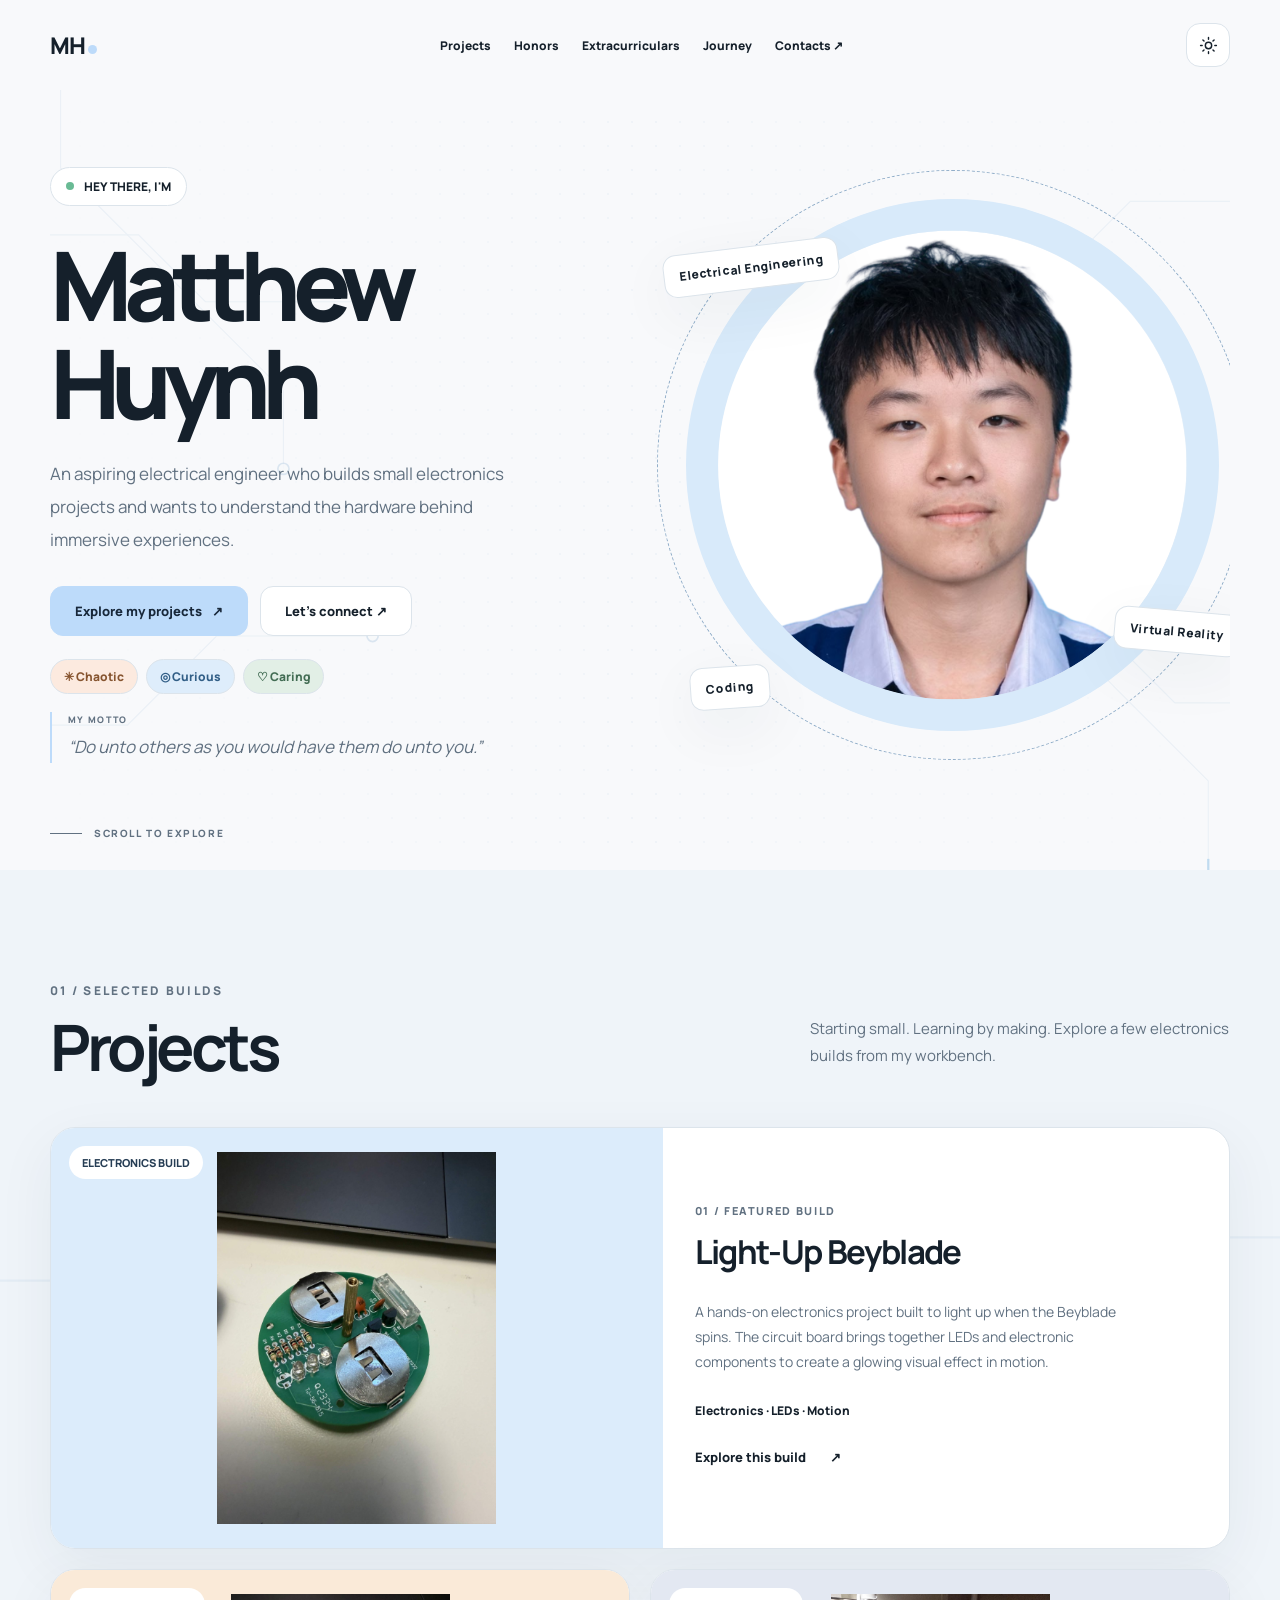
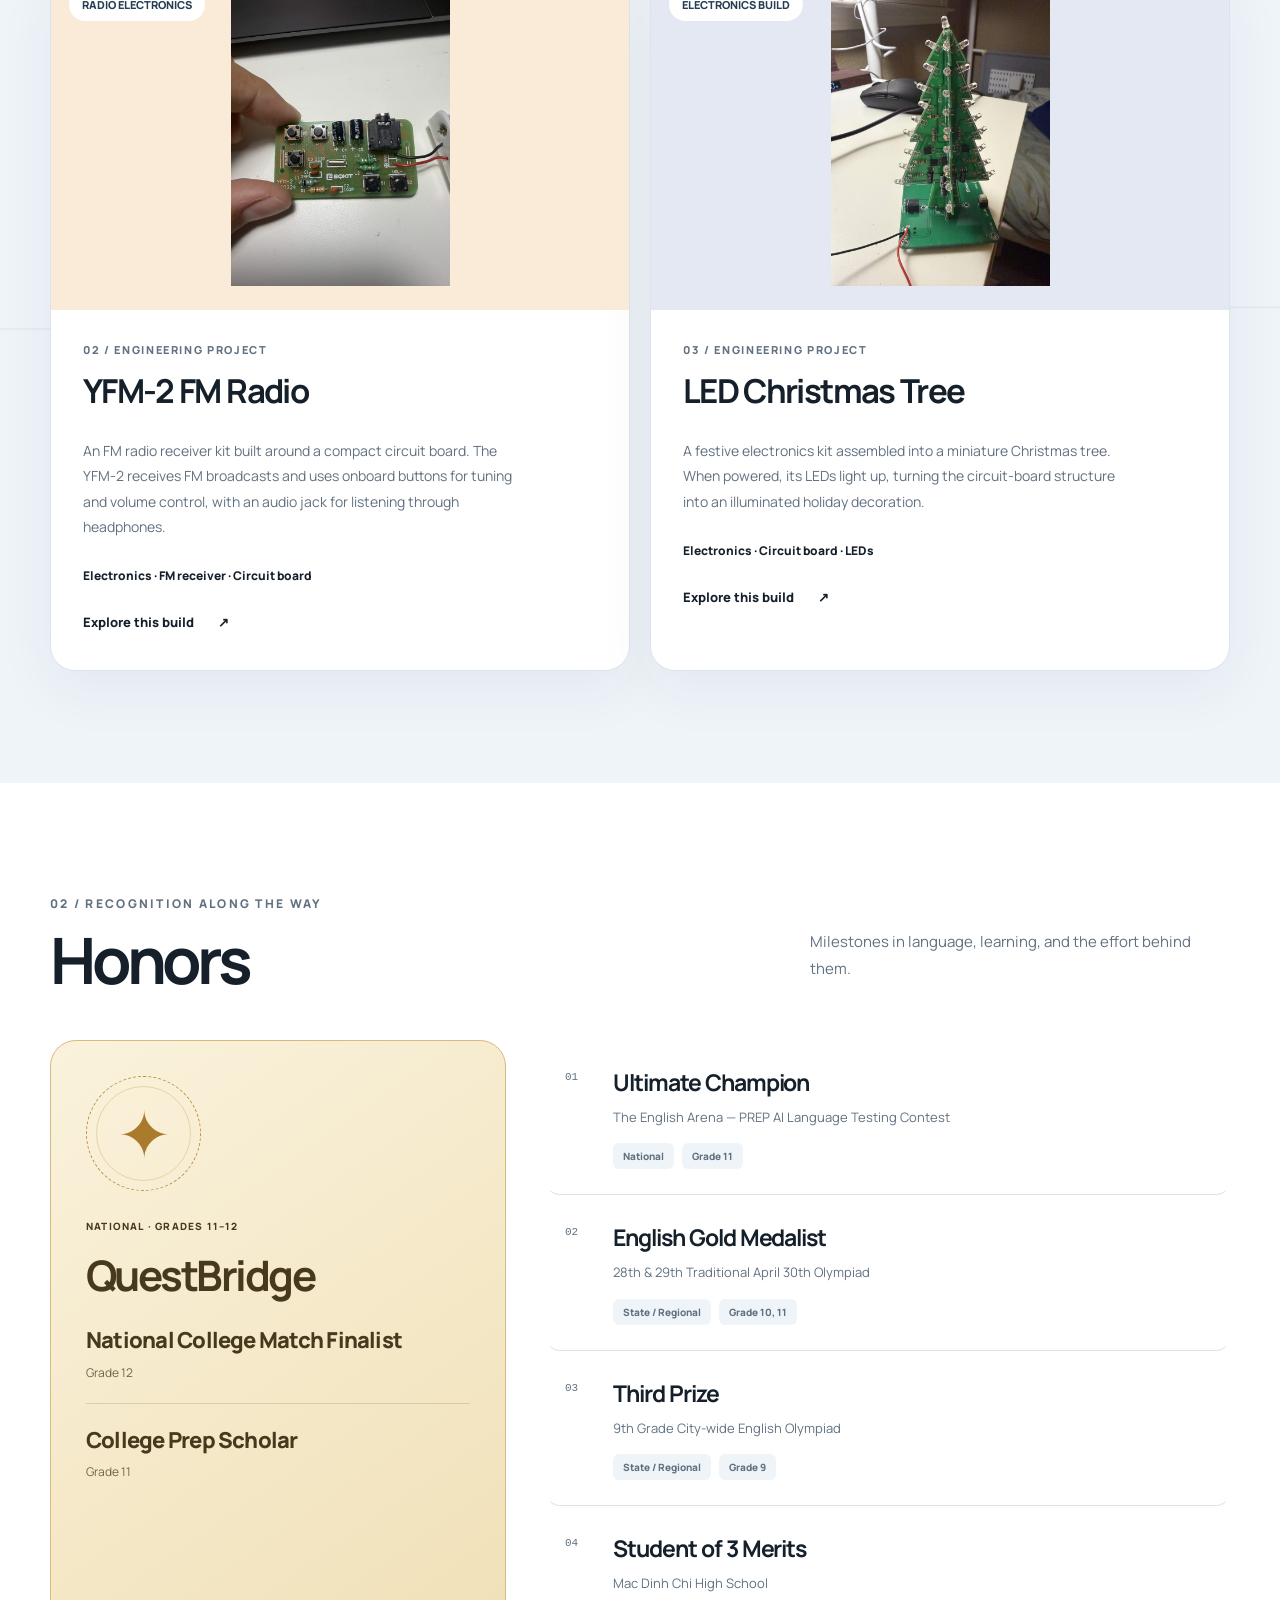
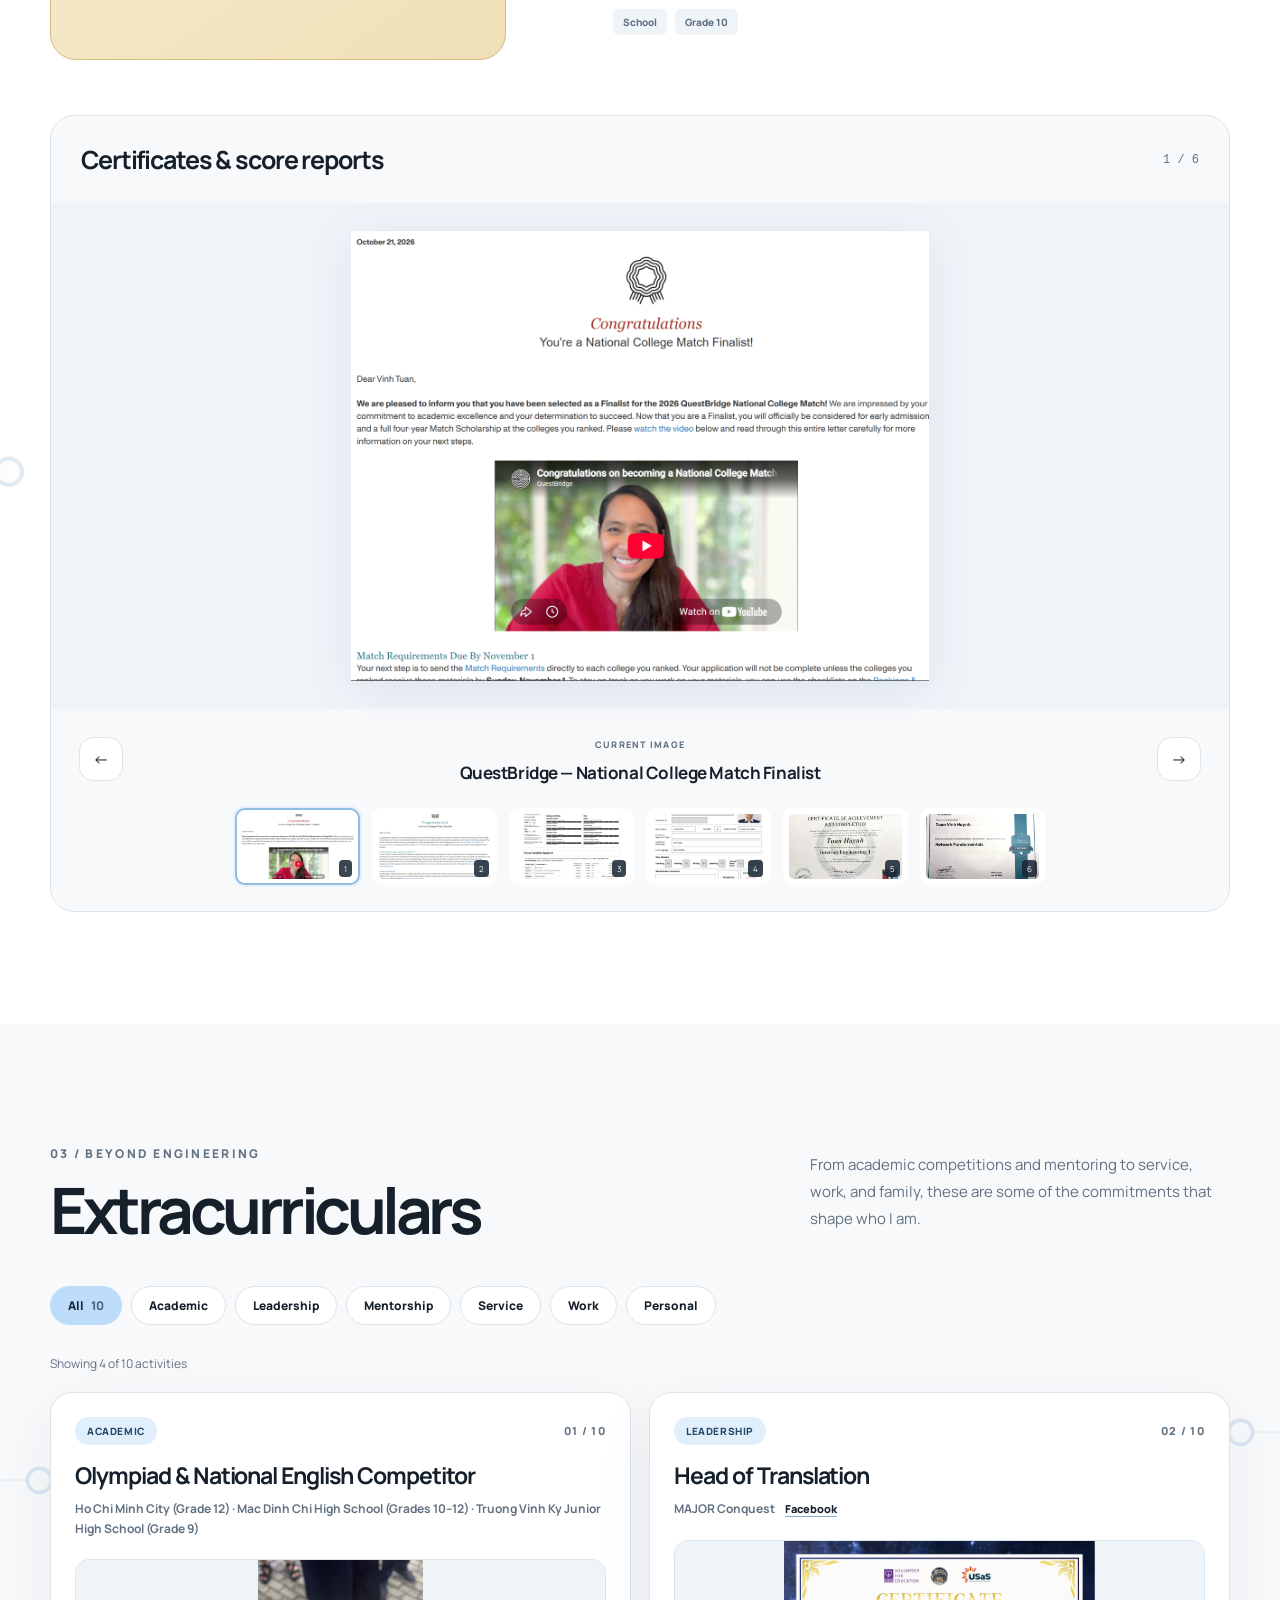
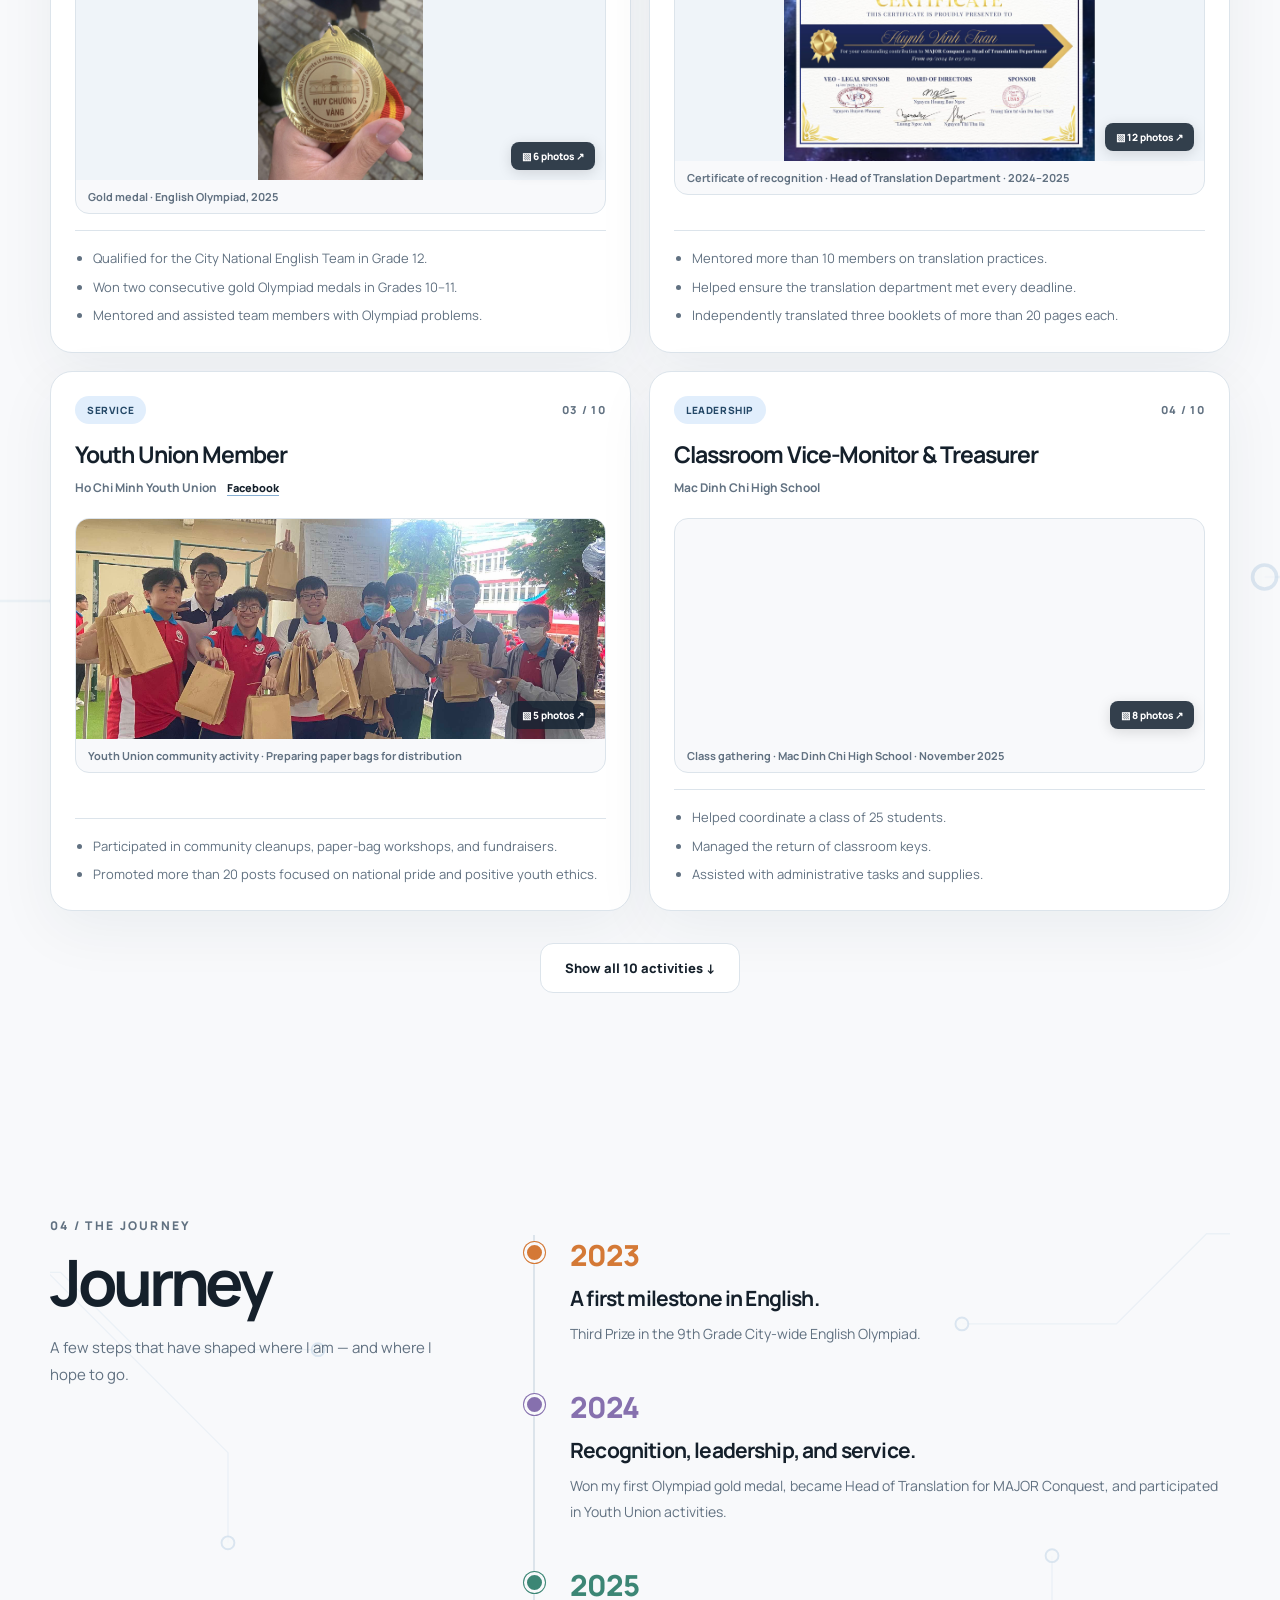
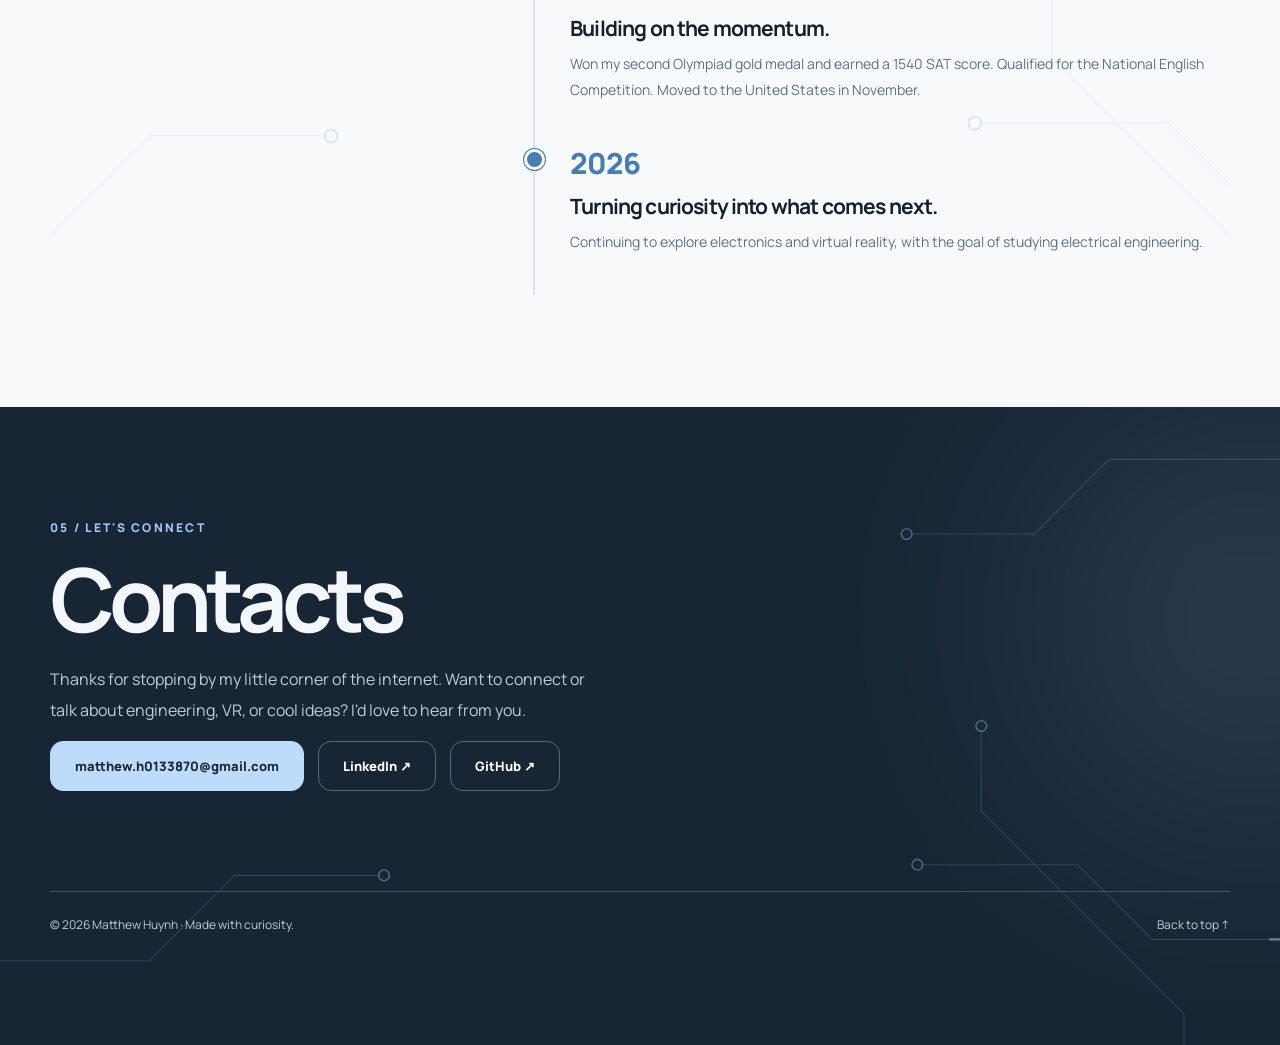
==== commit 14a6d1f2: "Final changes" ====
--- a/index.html
+++ b/index.html
@@ -1,49 +1,49 @@
-<!DOCTYPE html>
-
-<html lang="en">
-<head>
-<meta charset="utf-8"/>
-<meta content="width=device-width, initial-scale=1" name="viewport"/>
-<meta content="#f8f9fb" name="theme-color"/>
-<meta content="Matthew Huynh — aspiring electrical engineer interested in virtual reality, immersive technology, and hands-on creation." name="description"/>
-<title>Matthew Huynh — Electrical Engineering Portfolio</title>
-<link href="https://fonts.googleapis.com" rel="preconnect"/>
-<link crossorigin="" href="https://fonts.gstatic.com" rel="preconnect"/>
-<link href="https://fonts.googleapis.com/css2?family=Manrope:wght@400;500;600;700;800&amp;display=swap" rel="stylesheet"/>
-<style>
-    :root{--bg:#f8f9fb;--surface:#ffffff;--surface2:#eff4f9;--ink:#15202b;--muted:#617181;--accent:#a1c9f7;--line:#dce4eb;--orange:#ffad7b;--yellow:#f4d882;--shadow:0 18px 60px rgba(25,48,76,.06)}
-    *{box-sizing:border-box}html{scroll-behavior:smooth}body{margin:0;background:var(--bg);color:var(--ink);font-family:Manrope,Arial,sans-serif;-webkit-font-smoothing:antialiased}body.dark{--bg:#131d28;--surface:#1a2836;--surface2:#233343;--ink:#f4f7fa;--muted:#b2c2d1;--line:#344655;--shadow:0 18px 60px rgba(0,0,0,.15)}body.no-scroll{overflow:hidden}a{color:inherit;text-decoration:none}button{font:inherit;cursor:pointer}button:focus-visible,a:focus-visible{outline:3px solid #629fea;outline-offset:4px}.wrap{width:min(1180px,calc(100% - 64px));margin:auto}.section{padding:112px 0;scroll-margin-top:85px}.eyebrow{font-size:12px;letter-spacing:.19em;text-transform:uppercase;font-weight:800;color:var(--muted)}.top{position:relative;z-index:15;height:86px;display:flex;justify-content:space-between;align-items:center}.logo{font-weight:800;font-size:23px;letter-spacing:-1.3px}.logo span{display:inline-block;background:var(--accent);border-radius:50%;width:9px;height:9px;margin-left:4px}.topright{display:flex;align-items:center;gap:12px}.iconbtn{border:1px solid var(--line);background:var(--surface);color:var(--ink);height:44px;width:44px;border-radius:14px;display:grid;place-items:center;transition:transform .2s}.iconbtn:hover,.primary:hover{transform:translateY(-3px)}.menu-label{font-size:12px;font-weight:800;letter-spacing:.1em}.icon{width:19px;height:19px;stroke:currentColor;fill:none;stroke-width:1.8;stroke-linecap:round;stroke-linejoin:round}.hero{min-height:calc(100svh - 86px);display:grid;grid-template-columns:1fr 1fr;align-items:center;gap:45px;padding-bottom:60px;position:relative}.hero-copy{z-index:2}.hello{display:inline-flex;align-items:center;gap:10px;padding:10px 15px;border:1px solid var(--line);border-radius:99px;font-size:12px;font-weight:800;background:var(--surface);margin-bottom:30px}.dot{width:8px;height:8px;border-radius:50%;background:#69ba94}.hero h1{font-size:clamp(62px,7vw,110px);line-height:1.02;letter-spacing:-.09em;margin:0 0 25px;font-weight:800}.hero h1 .accent{position:relative;display:inline-block;z-index:0}.hero h1 .accent:after{position:absolute;content:"";left:-2%;right:-4%;bottom:10%;height:24%;background:var(--accent);z-index:-1;transform:rotate(-2deg);border-radius:9px}.hero p{max-width:500px;font-size:17px;line-height:1.95;color:var(--muted);margin:0 0 30px}.actions{display:flex;flex-wrap:wrap;align-items:center;gap:12px}.primary,.secondary{display:inline-flex;align-items:center;justify-content:center;gap:10px;padding:15px 24px;border-radius:13px;font-size:13px;font-weight:800;transition:transform .2s;background:var(--accent);color:#18283a;border:1px solid var(--accent)}.secondary{background:var(--surface);color:var(--ink);border-color:var(--line)}.hero-art{height:520px;position:relative;display:grid;place-items:center}.art-bg{position:absolute;inset:26px 8px 26px 25px;background:#e5f0fc;border-radius:47% 53% 60% 40% / 42% 51% 49% 58%;transform:rotate(-10deg)}.dark .art-bg{background:#283e55}.art-grid{position:absolute;inset:50px 30px;background-image:radial-gradient(#6c9fcf55 1.1px, transparent 1.1px);background-size:20px 20px;mask-image:radial-gradient(circle,black,transparent 70%)}.vr{position:relative;width:min(440px,95%);filter:drop-shadow(0 35px 28px rgba(41,69,100,.14));animation:hover 5s ease-in-out infinite}.art-note{position:absolute;font-size:12px;font-weight:800;letter-spacing:.05em;background:var(--surface);border:1px solid var(--line);box-shadow:var(--shadow);padding:12px 15px;border-radius:13px}.art-note.one{top:70px;left:6px;transform:rotate(-8deg)}.art-note.two{right:0;bottom:80px;transform:rotate(5deg)}.orbit{position:absolute;border:1px dashed #7fa4c4;border-radius:50%;width:80%;height:78%;transform:rotate(16deg)}.scroll-note{display:flex;align-items:center;gap:12px;position:absolute;bottom:30px;left:0;color:var(--muted);font-weight:800;letter-spacing:.16em;font-size:10px}.scroll-note:before{content:"";width:32px;height:1px;background:var(--muted)}.section-heading{display:flex;justify-content:space-between;align-items:end;gap:24px;margin-bottom:43px}.section h2{font-size:clamp(38px,5vw,64px);letter-spacing:-.07em;line-height:1.14;margin:12px 0 0}.sub{line-height:1.8;color:var(--muted);max-width:420px;font-size:15px}.about-grid{display:grid;grid-template-columns:43% 1fr;gap:70px;align-items:center}.portrait{background:#e8f2fc;border-radius:28px;aspect-ratio:4/4.4;position:relative;overflow:hidden}.portrait img{width:100%;height:100%;object-fit:cover;object-position:center 25%;filter:saturate(.92)}.portrait-sticker{position:absolute;bottom:18px;left:18px;background:#fff;color:#15202b;padding:11px 15px;border-radius:11px;font-weight:800;font-size:12px;transform:rotate(-3deg)}.about-text h3{font-size:35px;letter-spacing:-.055em;line-height:1.25;margin:16px 0}.about-text p{font-size:16px;color:var(--muted);line-height:2}.chips{display:flex;flex-wrap:wrap;gap:9px;margin-top:25px}.chip{border:1px solid var(--line);background:var(--surface);border-radius:99px;padding:10px 14px;font-size:12px;font-weight:800}.bluechip{background:#dcecfb;border-color:#dcecfb;color:#24435e}.work{background:var(--surface2)}.projects{display:grid;grid-template-columns:1fr 1fr;gap:20px}.project{background:var(--surface);border:1px solid var(--line);border-radius:25px;overflow:hidden;box-shadow:var(--shadow);transition:transform .25s}.project:hover{transform:translateY(-5px)}.project.big{grid-column:span 2;display:grid;grid-template-columns:1.08fr 1fr}.project-photo{width:100%;height:100%;min-height:250px;object-fit:cover;display:block;border-radius:inherit}.project-visual{min-height:235px;background:#dcecfb;position:relative;overflow:hidden;display:grid;place-items:center;color:#3a6894}.project.big .project-visual{min-height:340px}.project:nth-child(2) .project-visual{background:#faead8;color:#b17956}.project:nth-child(3) .project-visual{background:#e3e8f2;color:#67738d}.project-visual svg{width:115px;height:115px;opacity:.9}.big .project-visual svg{width:160px;height:160px}.project-tag{position:absolute;top:18px;left:18px;border-radius:99px;background:#fff;color:#263d54;font-size:11px;font-weight:800;padding:9px 13px}.project-content{padding:32px;display:flex;flex-direction:column;justify-content:center}.project-content .number{color:var(--muted);font-size:11px;font-weight:800;letter-spacing:.15em}.project-content h3{font-size:clamp(22px,3vw,33px);line-height:1.25;letter-spacing:-.05em;margin:13px 0}.project-content p{color:var(--muted);line-height:1.8;font-size:14px}.coming{display:inline-flex;margin-top:14px;gap:8px;align-items:center;font-weight:800;font-size:12px;color:var(--ink)}.journey-grid{display:grid;grid-template-columns:.75fr 1.25fr;gap:90px}.timeline{border-left:2px solid var(--line);padding-left:35px;margin:18px 0 0}.milestone{position:relative;padding-bottom:43px}.milestone:before{content:"";position:absolute;left:-44px;top:5px;width:15px;height:15px;border-radius:50%;background:var(--accent);border:3px solid var(--bg)}.milestone small{font-size:12px;font-weight:800;color:var(--muted)}.milestone h3{font-size:22px;letter-spacing:-.04em;margin:9px 0}.milestone p{font-size:14px;line-height:1.85;color:var(--muted);margin:0}.milestone:last-child{padding-bottom:0}.contact{background:#172534;color:#f3f7fb;position:relative;overflow:hidden}.contact:after{content:"";position:absolute;width:420px;height:420px;border-radius:50%;background:#a1c9f7;filter:blur(130px);opacity:.15;right:-180px;top:0}.contact .eyebrow{color:#a1c9f7}.contact h2{max-width:780px;font-size:clamp(47px,7vw,88px)}.contact p{color:#bfccd9;line-height:1.9;max-width:540px}.contact .secondary{background:transparent;color:#fff;border-color:#5a6978}.foot{border-top:1px solid #415160;margin-top:100px;padding-top:24px;display:flex;justify-content:space-between;gap:10px;color:#bfccd9;font-size:12px}.overlay{position:fixed;inset:0;background:#a1c9f7;color:#15202b;z-index:30;display:none;flex-direction:column;justify-content:center;padding:clamp(30px,8vw,110px)}.overlay.open{display:flex}.overlay-head{position:absolute;top:28px;right:clamp(30px,8vw,110px)}.overlay-nav{display:flex;flex-direction:column;align-items:flex-start;gap:5px}.overlay-nav a{font-weight:800;font-size:clamp(40px,7vw,83px);letter-spacing:-.075em;line-height:1.16;transition:transform .2s}.overlay-nav a:hover{transform:translateX(15px)}.overlay-nav span{font-size:12px;letter-spacing:0;vertical-align:top;margin-right:20px}.overlay-foot{position:absolute;bottom:42px;font-size:12px;font-weight:800}.sr{position:absolute;width:1px;height:1px;padding:0;margin:-1px;overflow:hidden;clip:rect(0,0,0,0);white-space:nowrap;border:0}@keyframes hover{0%,100%{transform:translateY(0)}50%{transform:translateY(-10px)}}@media(max-width:760px){.wrap{width:min(100% - 36px,1180px)}.top{height:72px}.hero{grid-template-columns:1fr;gap:0;min-height:auto;padding:55px 0 70px}.hero h1{font-size:clamp(64px,13vw,90px)}.hero-art{height:320px;order:-1}.art-bg{inset:20px 18px}.vr{width:310px}.art-note.one{top:22px}.art-note.two{bottom:20px}.scroll-note{bottom:15px}.section{padding:75px 0}.section-heading{display:block}.about-grid,.journey-grid{grid-template-columns:1fr;gap:32px}.portrait{max-width:420px}.projects{grid-template-columns:1fr}.project.big{grid-column:auto;display:block}.project.big .project-visual{min-height:235px}.project-content{padding:25px}.contact h2{font-size:clamp(47px,10vw,70px)}.foot{margin-top:70px;flex-direction:column}.menu-label{display:none}}@media(prefers-reduced-motion:reduce){*,*:before,*:after{animation:none!important;scroll-behavior:auto!important;transition:none!important}}
-  
-/* Extracurriculars / activities */
-.activities{background:var(--bg)}.soft-underline{background:linear-gradient(transparent 68%,var(--accent) 68%);box-decoration-break:clone}.activity-toolbar{display:flex;gap:9px;flex-wrap:wrap;margin:-4px 0 30px}.activity-filter{border:1px solid var(--line);border-radius:99px;background:var(--surface);color:var(--ink);padding:10px 17px;font-size:12px;font-weight:800;transition:background .2s,transform .2s}.activity-filter:hover{transform:translateY(-2px)}.activity-filter.active{background:var(--accent);border-color:var(--accent);color:#142536}.activity-filter span{opacity:.65;margin-left:5px}.activity-grid{display:grid;grid-template-columns:repeat(2,minmax(0,1fr));gap:18px}.activity-card{border:1px solid var(--line);background:var(--surface);border-radius:22px;padding:29px;display:flex;flex-direction:column;min-height:280px;box-shadow:var(--shadow)}.activity-card[hidden]{display:none!important}.activity-card-top{display:flex;align-items:center;justify-content:space-between;gap:12px;margin-bottom:16px}.activity-category{border-radius:99px;background:#e1eefc;color:#244867;padding:7px 12px;font-size:10px;font-weight:800;text-transform:uppercase;letter-spacing:.06em}.activity-num{font-size:11px;color:var(--muted);font-weight:800;letter-spacing:.12em}.activity-card h3{font-size:clamp(19px,2.2vw,25px);letter-spacing:-.045em;line-height:1.3;margin:0 0 8px}.activity-org{color:var(--muted);font-size:12px;line-height:1.65;margin:0 0 17px;font-weight:700}.activity-card ul{border-top:1px solid var(--line);padding:16px 0 0 18px;margin:auto 0 0;color:var(--muted);font-size:12px;line-height:1.8}.activity-card li+li{margin-top:5px}.dark .activity-category{background:#304960;color:#cce4ff}@media(max-width:760px){.activity-grid{grid-template-columns:1fr}.activity-card{min-height:0;padding:24px}.activity-toolbar{gap:7px}.activity-filter{padding:9px 13px}}
-
-/* Photo for the English Olympiad activity */
-.activity-photo{margin:4px 0 18px;border-radius:14px;overflow:hidden;border:1px solid var(--line);background:var(--bg)}.activity-photo img{display:block;width:100%;max-height:330px;object-fit:cover;object-position:center 48%}.activity-photo figcaption{padding:9px 12px;font-size:11px;color:var(--muted);font-weight:700}.typing-chart{background:#111}.typing-chart img{object-fit:contain;max-height:none}
-</style><link rel="stylesheet" href="polish.css"/>
-<link rel="stylesheet" href="ee-effects.css"/><link rel="stylesheet" href="galleries.css"></head>
-<body><div id="reading-progress" aria-hidden="true"></div><a class="skip" href="#home">Skip to content</a>
-<div aria-hidden="true" class="overlay" id="menuOverlay"><button aria-label="Close navigation" class="iconbtn overlay-head" id="closeMenu">✕</button><nav aria-label="Main navigation" class="overlay-nav"><a href="#home"><span>01</span>Home</a><a href="#honors"><span>02</span>Honors</a><a href="#projects"><span>03</span>Projects</a><a href="#activities"><span>04</span>Activities</a><a href="#journey"><span>05</span>Journey</a><a href="#contact"><span>06</span>Contact</a></nav><div class="overlay-foot">MATTHEW HUYNH / ASPIRING ELECTRICAL ENGINEER</div></div>
-<header class="top wrap"><a aria-label="Matthew Huynh, home" class="logo" href="#home">MH<span></span></a><nav class="desktop-nav" aria-label="Main"><a href="#projects">Projects</a><a href="#honors">Honors</a><a href="#activities">Extracurriculars</a><a href="#journey">Journey</a><a href="#contact">Contacts ↗</a></nav><div class="topright"><button aria-label="Switch color theme" class="iconbtn" id="themeBtn" title="Toggle theme"><svg class="icon" viewbox="0 0 24 24"><circle cx="12" cy="12" r="4"></circle><path d="M12 2v2m0 16v2M4.93 4.93l1.42 1.42m11.3 11.3 1.42 1.42M2 12h2m16 0h2M4.93 19.07l1.42-1.42m11.3-11.3 1.42-1.42"></path></svg></button><span class="menu-label">MENU</span><button aria-expanded="false" aria-label="Open navigation" class="iconbtn" id="openMenu"><svg class="icon" viewbox="0 0 24 24"><path d="M4 7h16M4 12h16M4 17h16"></path></svg></button></div></header>
-<main>
-<section class="hero wrap" id="home"><svg class="circuit-backdrop" viewBox="0 0 1200 700" preserveAspectRatio="xMidYMid slice" aria-hidden="true"><g class="trace-base" fill="none"><path d="M0 130H150L210 190H350M0 570H140L220 490H360M1200 100H1040L970 170H850M1200 550H1080L1010 480H860"/><path d="M80 0V70L280 270V340M1110 700V620L920 430V350"/></g><g class="trace-signal" fill="none"><path d="M0 130H150L210 190H350"/><path d="M1200 550H1080L1010 480H860"/><path d="M1110 700V620L920 430V350"/></g><g class="trace-nodes"><circle cx="350" cy="190" r="5"/><circle cx="360" cy="490" r="5"/><circle cx="850" cy="170" r="5"/><circle cx="860" cy="480" r="5"/><circle cx="280" cy="340" r="5"/><circle cx="920" cy="350" r="5"/></g></svg><div class="hero-copy"><div class="hello"><span class="dot"></span> HEY THERE, I'M</div><h1>Matthew Huynh</h1><p>An aspiring electrical engineer who builds small electronics projects and wants to understand the hardware behind immersive experiences.</p><div class="actions"><a class="primary" href="#projects">Explore my projects <span aria-hidden="true">↗</span></a><a class="secondary" href="#contact">Let’s connect ↗</a></div><div class="hero-values" aria-label="Core values"><span>✳ Chaotic</span><span>◎ Curious</span><span>♡ Caring</span></div><blockquote class="hero-motto"><small>MY MOTTO</small>“Do unto others as you would have them do unto you.”</blockquote></div><div class="hero-art portrait-hero"><div class="portrait-circle"><img class="hero-person" src="assets/matthew-hero-v2.png" alt="Matthew Huynh" width="1152" height="1536" fetchpriority="high"/></div><div class="art-note one">Electrical Engineering</div><div class="art-note two">Virtual Reality</div><div class="art-note three">Coding</div></div><div class="scroll-note">SCROLL TO EXPLORE</div></section>
-
-<section class="section work" id="projects"><svg class="circuit-backdrop" viewBox="0 0 1200 700" preserveAspectRatio="xMidYMid slice" aria-hidden="true"><g class="trace-base" fill="none"><path d="M0 130H150L210 190H350M0 570H140L220 490H360M1200 100H1040L970 170H850M1200 550H1080L1010 480H860"/><path d="M80 0V70L280 270V340M1110 700V620L920 430V350"/></g><g class="trace-signal" fill="none"><path d="M0 130H150L210 190H350"/><path d="M1200 550H1080L1010 480H860"/><path d="M1110 700V620L920 430V350"/></g><g class="trace-nodes"><circle cx="350" cy="190" r="5"/><circle cx="360" cy="490" r="5"/><circle cx="850" cy="170" r="5"/><circle cx="860" cy="480" r="5"/><circle cx="280" cy="340" r="5"/><circle cx="920" cy="350" r="5"/></g></svg><div class="wrap"><div class="section-heading"><div><div class="eyebrow">01 / SELECTED BUILDS</div><h2>Projects</h2></div><p class="sub">Starting small. Learning by making. Explore a few electronics builds from my workbench.</p></div><div class="projects"><article class="project big"><div class="project-visual"><img loading="lazy" decoding="async" class="project-photo" src="assets/beyblade-circuit.jpg" alt="Circular circuit board for a Beyblade project, with LEDs and battery holders"><span class="project-tag">ELECTRONICS BUILD</span></div><div class="project-content"><span class="number">01 / FEATURED BUILD</span><h3>Light-Up Beyblade</h3><p>A hands-on electronics project built to light up when the Beyblade spins. The circuit board brings together LEDs and electronic components to create a glowing visual effect in motion.</p><span class="coming">Electronics · LEDs · Motion</span><a class="project-open text-link" href="#build-1" data-project="1">Explore this build <span>↗</span></a></div></article><article class="project"><div class="project-visual"><img loading="lazy" decoding="async" class="project-photo" src="assets/eqkit-yfm-2-fm-radio.jpg" alt="EQKIT YFM-2 FM radio receiver circuit board with tuning and volume buttons"><span class="project-tag">RADIO ELECTRONICS</span></div><div class="project-content"><span class="number">02 / ENGINEERING PROJECT</span><h3>YFM-2 FM Radio</h3><p>An FM radio receiver kit built around a compact circuit board. The YFM-2 receives FM broadcasts and uses onboard buttons for tuning and volume control, with an audio jack for listening through headphones.</p><span class="coming">Electronics · FM receiver · Circuit board</span><a class="project-open text-link" href="#build-2" data-project="2">Explore this build <span>↗</span></a></div></article><article class="project"><div class="project-visual"><img loading="lazy" decoding="async" class="project-photo" src="assets/led-christmas-tree.jpg" alt="Green printed circuit board assembled into a Christmas tree with LEDs"><span class="project-tag">ELECTRONICS BUILD</span></div><div class="project-content"><span class="number">03 / ENGINEERING PROJECT</span><h3>LED Christmas Tree</h3><p>A festive electronics kit assembled into a miniature Christmas tree. When powered, its LEDs light up, turning the circuit-board structure into an illuminated holiday decoration.</p><span class="coming">Electronics · Circuit board · LEDs</span><a class="project-open text-link" href="#build-3" data-project="3">Explore this build <span>↗</span></a></div></article></div></div></section>
-<section class="section honors" id="honors"><svg class="circuit-backdrop" viewBox="0 0 1200 700" preserveAspectRatio="xMidYMid slice" aria-hidden="true"><g class="trace-base" fill="none"><path d="M0 130H150L210 190H350M0 570H140L220 490H360M1200 100H1040L970 170H850M1200 550H1080L1010 480H860"/><path d="M80 0V70L280 270V340M1110 700V620L920 430V350"/></g><g class="trace-signal" fill="none"><path d="M0 130H150L210 190H350"/><path d="M1200 550H1080L1010 480H860"/><path d="M1110 700V620L920 430V350"/></g><g class="trace-nodes"><circle cx="350" cy="190" r="5"/><circle cx="360" cy="490" r="5"/><circle cx="850" cy="170" r="5"/><circle cx="860" cy="480" r="5"/><circle cx="280" cy="340" r="5"/><circle cx="920" cy="350" r="5"/></g></svg><div class="wrap"><div class="section-heading"><div><div class="eyebrow">02 / RECOGNITION ALONG THE WAY</div><h2>Honors</h2></div><p class="sub">Milestones in language, learning, and the effort behind them.</p></div><div class="honors-layout"><article class="honor-feature"><div class="award-seal" aria-hidden="true"><span>✦</span><i></i></div><div class="award-level">NATIONAL · GRADES 11–12</div><h3>QuestBridge</h3><p class="award-title">National College Match Finalist</p><p class="award-detail">Grade 12</p><div class="award-divider"></div><p class="award-title">College Prep Scholar</p><p class="award-detail">Grade 11</p><span class="award-footer">OPPORTUNITY MEETS DETERMINATION</span></article><div class="honor-ledger"><article class="honor-row"><span class="honor-index">01</span><div><h3>Ultimate Champion</h3><p>The English Arena — PREP AI Language Testing Contest</p><div class="honor-meta"><span>National</span><span>Grade 11</span></div></div></article><article class="honor-row"><span class="honor-index">02</span><div><h3>English Gold Medalist</h3><p>28th & 29th Traditional April 30th Olympiad</p><div class="honor-meta"><span>State / Regional</span><span>Grade 10, 11</span></div></div></article><article class="honor-row"><span class="honor-index">03</span><div><h3>Third Prize</h3><p>9th Grade City-wide English Olympiad</p><div class="honor-meta"><span>State / Regional</span><span>Grade 9</span></div></div></article><article class="honor-row"><span class="honor-index">04</span><div><h3>Student of 3 Merits</h3><p>Mac Dinh Chi High School</p><div class="honor-meta"><span>School</span><span>Grade 10</span></div></div></article></div></div></div></section><section class="section activities" id="activities"><svg class="circuit-backdrop" viewBox="0 0 1200 700" preserveAspectRatio="xMidYMid slice" aria-hidden="true"><g class="trace-base" fill="none"><path d="M0 130H150L210 190H350M0 570H140L220 490H360M1200 100H1040L970 170H850M1200 550H1080L1010 480H860"/><path d="M80 0V70L280 270V340M1110 700V620L920 430V350"/></g><g class="trace-signal" fill="none"><path d="M0 130H150L210 190H350"/><path d="M1200 550H1080L1010 480H860"/><path d="M1110 700V620L920 430V350"/></g><g class="trace-nodes"><circle cx="350" cy="190" r="5"/><circle cx="360" cy="490" r="5"/><circle cx="850" cy="170" r="5"/><circle cx="860" cy="480" r="5"/><circle cx="280" cy="340" r="5"/><circle cx="920" cy="350" r="5"/></g></svg><div class="wrap"><div class="section-heading"><div><div class="eyebrow">03 / BEYOND ENGINEERING</div><h2>Extracurriculars</h2></div><p class="sub">From academic competitions and mentoring to service, work, and family, these are some of the commitments that shape who I am.</p></div><div aria-label="Filter extracurricular activities" class="activity-toolbar"><button aria-pressed="true" class="activity-filter active" data-category="all" type="button">All <span>10</span></button><button aria-pressed="false" class="activity-filter" data-category="Academic" type="button">Academic</button><button aria-pressed="false" class="activity-filter" data-category="Leadership" type="button">Leadership</button><button aria-pressed="false" class="activity-filter" data-category="Mentorship" type="button">Mentorship</button><button aria-pressed="false" class="activity-filter" data-category="Service" type="button">Service</button><button aria-pressed="false" class="activity-filter" data-category="Work" type="button">Work</button><button aria-pressed="false" class="activity-filter" data-category="Personal" type="button">Personal</button></div><p id="activity-count" class="result-count" role="status"></p><div class="activity-grid"><article class="activity-card" data-category="Academic"><div class="activity-card-top"><span class="activity-category">Academic</span><span class="activity-num">01 / 10</span></div><h3>Olympiad &amp; National English Competitor</h3><p class="activity-org">Ho Chi Minh City (Grade 12) · Mac Dinh Chi High School (Grades 10–12) · Truong Vinh Ky Junior High School (Grade 9)</p><figure class="activity-photo"><img loading="lazy" decoding="async" src="assets/english-olympiad-gold-medal.jpg" alt="Gold medal from the 2025 city-level English Olympiad"><figcaption>Gold medal · English Olympiad, 2025</figcaption></figure><ul><li>Qualified for the City National English Team in Grade 12.</li><li>Won two consecutive gold Olympiad medals in Grades 10–11.</li><li>Mentored and assisted team members with Olympiad problems.</li></ul></article><article class="activity-card" data-category="Leadership"><div class="activity-card-top"><span class="activity-category">Leadership</span><span class="activity-num">02 / 10</span></div><h3>Head of Translation</h3><p class="activity-org">MAJOR Conquest</p><figure class="activity-photo"><img loading="lazy" decoding="async" src="assets/major-conquest-certificate.jpg" alt="Certificate recognizing Huynh Vinh Tuan for outstanding contribution to MAJOR Conquest as Head of Translation Department"><figcaption>Certificate of recognition · Head of Translation Department · 2024–2025</figcaption></figure><ul><li>Mentored more than 10 members on translation practices.</li><li>Helped ensure the translation department met every deadline.</li><li>Independently translated three booklets of more than 20 pages each.</li></ul></article><article class="activity-card" data-category="Service"><div class="activity-card-top"><span class="activity-category">Service</span><span class="activity-num">03 / 10</span></div><h3>Youth Union Member</h3><p class="activity-org">Ho Chi Minh Youth Union</p><figure class="activity-photo"><img loading="lazy" decoding="async" src="assets/youth-union-volunteering.jpg" alt="Youth Union members preparing paper bags for a community activity"><figcaption>Youth Union community activity · Preparing paper bags for distribution</figcaption></figure><ul><li>Participated in community cleanups, paper-bag workshops, and fundraisers.</li><li>Promoted more than 20 posts focused on national pride and positive youth ethics.</li></ul></article><article class="activity-card" data-category="Leadership"><div class="activity-card-top"><span class="activity-category">Leadership</span><span class="activity-num">04 / 10</span></div><h3>Classroom Vice-Monitor &amp; Treasurer</h3><p class="activity-org">Mac Dinh Chi High School</p><figure class="activity-photo"><img loading="lazy" decoding="async" src="assets/class-vice-monitor-gathering.jpg" alt="Classroom gathering at Mac Dinh Chi High School, with a farewell message on the chalkboard"><figcaption>Class gathering · Mac Dinh Chi High School · November 2025</figcaption></figure><ul><li>Helped coordinate a class of 25 students.</li><li>Managed the return of classroom keys.</li><li>Assisted with administrative tasks and supplies.</li></ul></article><article class="activity-card" data-category="Mentorship"><div class="activity-card-top"><span class="activity-category">Mentorship</span><span class="activity-num">05 / 10</span></div><h3>Senior Juggling Mentor</h3><p class="activity-org">Irvington High School Juggling Club</p><figure class="activity-photo"><img loading="lazy" decoding="async" src="assets/juggling-club-group-photo.jpg" alt="Juggling Club members posing together outdoors"><figcaption>Irvington High School Juggling Club · Group photo</figcaption></figure><ul><li>Taught more than five new members juggling and advanced patterns.</li><li>Continued developing more complex juggling techniques.</li></ul></article><article class="activity-card" data-category="Mentorship"><div class="activity-card-top"><span class="activity-category">Mentorship</span><span class="activity-num">06 / 10</span></div><h3>AP &amp; CP US History Teaching Assistant</h3><p class="activity-org">Irvington High School</p><figure class="activity-photo"><img loading="lazy" decoding="async" src="assets/history-teaching-assistant.jpg" alt="Working on history teaching-assistant materials at a desk"><figcaption>Preparing and reviewing history coursework</figcaption></figure><ul><li>Graded more than 50 CP US History free-response questions biweekly.</li><li>Assisted with attendance sheets and administrative work.</li><li>Supported students when the teacher was busy or absent.</li></ul></article><article class="activity-card" data-category="Work"><div class="activity-card-top"><span class="activity-category">Work</span><span class="activity-num">07 / 10</span></div><h3>Law Office Assistant</h3><p class="activity-org">Law Office of Matthew Triet Vo</p><figure class="activity-photo"><img loading="lazy" decoding="async" src="assets/notary-public.jpg" alt="Box of notary-related materials at the law office"><figcaption>Notary-related work materials</figcaption></figure><ul><li>Assisted a friend at a law office with notary-related duties.</li><li>Helped complete more than 23 notary journals over three months.</li></ul></article><article class="activity-card" data-category="Service"><div class="activity-card-top"><span class="activity-category">Service</span><span class="activity-num">08 / 10</span></div><h3>Community Volunteer</h3><p class="activity-org">Age Well Center · ReformCalifornia · Nature Learning Center · NAMI</p><figure class="activity-photo"><img loading="lazy" decoding="async" src="assets/community-volunteer-event.jpg" alt="Preparing chairs for an outdoor community event"><figcaption>Community volunteering · Setting up seating for an outdoor event</figcaption></figure><ul><li>Helped organize and support two events.</li><li>Prepared more than 100 envelopes informing recipients about state policies.</li><li>Helped protect plants from invasive species.</li></ul></article><article class="activity-card" data-category="Personal"><div class="activity-card-top"><span class="activity-category">Personal</span><span class="activity-num">09 / 10</span></div><h3>Fast-Typing &amp; Keyboard Modding</h3><p class="activity-org">Independent hobby</p><figure class="activity-photo typing-chart"><img loading="lazy" decoding="async" src="assets/typing-progress.jpg" alt="Typing test history chart showing words per minute increasing over 600 tests"><figcaption>Typing practice progress · more than 130 WPM achieved</figcaption></figure><ul><li>Learned the Colemak-DH keyboard layout and reached more than 130 words per minute.</li><li>Regularly practices fast typing.</li><li>Modified and customized two mechanical keyboards.</li></ul></article><article class="activity-card" data-category="Personal"><div class="activity-card-top"><span class="activity-category">Personal</span><span class="activity-num">10 / 10</span></div><h3>Family Responsibilities &amp; Tutoring</h3><p class="activity-org">At home</p><figure class="activity-photo"><img loading="lazy" decoding="async" src="assets/galleries/brotha.jpg" alt="Matthew’s younger brother"><figcaption>Family responsibilities &amp; tutoring</figcaption></figure><ul><li>Contributes to household care throughout the week.</li><li>Helps younger brother with homework and English.</li><li>Translates English for immigrant parents.</li></ul></article></div><div class="show-more"><button class="secondary" id="show-activities" aria-expanded="false">Show all 10 activities ↓</button></div></div></section><section class="section wrap" id="journey"><svg class="circuit-backdrop" viewBox="0 0 1200 700" preserveAspectRatio="xMidYMid slice" aria-hidden="true"><g class="trace-base" fill="none"><path d="M0 130H150L210 190H350M0 570H140L220 490H360M1200 100H1040L970 170H850M1200 550H1080L1010 480H860"/><path d="M80 0V70L280 270V340M1110 700V620L920 430V350"/></g><g class="trace-signal" fill="none"><path d="M0 130H150L210 190H350"/><path d="M1200 550H1080L1010 480H860"/><path d="M1110 700V620L920 430V350"/></g><g class="trace-nodes"><circle cx="350" cy="190" r="5"/><circle cx="360" cy="490" r="5"/><circle cx="850" cy="170" r="5"/><circle cx="860" cy="480" r="5"/><circle cx="280" cy="340" r="5"/><circle cx="920" cy="350" r="5"/></g></svg><div class="journey-grid"><div><div class="eyebrow">04 / THE JOURNEY</div><h2>Journey</h2><p class="sub">A few steps that have shaped where I am — and where I hope to go.</p></div><div class="timeline year-timeline"><article class="milestone"><button class="milestone-dot" type="button" aria-label="Highlight 2023 milestone" aria-pressed="false" aria-controls="milestone-2023"></button><small>2023</small><div id="milestone-2023"><h3>A first milestone in English.</h3><p>Third Prize in the 9th Grade City-wide English Olympiad.</p></div></article><article class="milestone"><button class="milestone-dot" type="button" aria-label="Highlight 2024 milestone" aria-pressed="false" aria-controls="milestone-2024"></button><small>2024</small><div id="milestone-2024"><h3>Recognition, leadership, and service.</h3><p>Won my first Olympiad gold medal, became Head of Translation for MAJOR Conquest, and participated in Youth Union activities.</p></div></article><article class="milestone"><button class="milestone-dot" type="button" aria-label="Highlight 2025 milestone" aria-pressed="false" aria-controls="milestone-2025"></button><small>2025</small><div id="milestone-2025"><h3>Building on the momentum.</h3><p>Won my second Olympiad gold medal and earned a 1540 SAT score. Qualified for the National English Competition. Moved to the United States in November.</p></div></article><article class="milestone"><button class="milestone-dot" type="button" aria-label="Highlight 2026 milestone" aria-pressed="false" aria-controls="milestone-2026"></button><small>2026</small><div id="milestone-2026"><h3>Turning curiosity into what comes next.</h3><p>Continuing to explore electronics and virtual reality, with the goal of studying electrical engineering.</p></div></article></div></div></section>
-<section class="section contact" id="contact"><svg class="circuit-backdrop" viewBox="0 0 1200 700" preserveAspectRatio="xMidYMid slice" aria-hidden="true"><g class="trace-base" fill="none"><path d="M0 570H140L220 490H360M1200 100H1040L970 170H850M1200 550H1080L1010 480H860"/><path d="M1110 700V620L920 430V350"/></g><g class="trace-signal" fill="none"><path d="M1200 550H1080L1010 480H860"/><path d="M1110 700V620L920 430V350"/></g><g class="trace-nodes"><circle cx="360" cy="490" r="5"/><circle cx="850" cy="170" r="5"/><circle cx="860" cy="480" r="5"/><circle cx="920" cy="350" r="5"/></g></svg><div class="wrap"><div class="eyebrow">05 / LET'S CONNECT</div><h2>Contacts</h2><p>Thanks for stopping by my little corner of the internet. Want to connect or talk about engineering, VR, or cool ideas? I'd love to hear from you.</p><div class="actions"><button class="primary" id="copy-email" type="button" aria-label="Copy email address matthew.h0133870@gmail.com" title="Copy email address">matthew.h0133870@gmail.com</button><a class="secondary" href="https://www.linkedin.com/in/vinh-tuan-huynh-8159a5394/" rel="noopener noreferrer" target="_blank">LinkedIn ↗</a><a class="secondary" href="https://github.com/MatthewFunny" target="_blank" rel="noopener noreferrer">GitHub ↗</a></div><div class="foot"><span>© <span id="year"></span> Matthew Huynh · Made with curiosity.</span><a href="#home">Back to top ↑</a></div></div></section>
-</main>
-<script type="application/x-disabled">
-    const body=document.body, overlay=document.getElementById('menuOverlay'), openBtn=document.getElementById('openMenu');
-    function setMenu(open){overlay.classList.toggle('open',open);overlay.setAttribute('aria-hidden',String(!open));body.classList.toggle('no-scroll',open);openBtn.setAttribute('aria-expanded',String(open));if(open)document.getElementById('closeMenu').focus();else openBtn.focus()}
-    openBtn.addEventListener('click',()=>setMenu(true));document.getElementById('closeMenu').addEventListener('click',()=>setMenu(false));overlay.querySelectorAll('a').forEach(a=>a.addEventListener('click',()=>setMenu(false)));window.addEventListener('keydown',e=>{if(e.key==='Escape'&&overlay.classList.contains('open'))setMenu(false)});
-    const storedTheme=localStorage.getItem('matthew-theme');if(storedTheme==='dark')body.classList.add('dark');document.getElementById('themeBtn').addEventListener('click',()=>{body.classList.toggle('dark');localStorage.setItem('matthew-theme',body.classList.contains('dark')?'dark':'light')});
-    document.getElementById('year').textContent=new Date().getFullYear();
-  
-    // Accessible, client-side activity filtering.
-    document.querySelectorAll('.activity-filter').forEach(button=>button.addEventListener('click',()=>{
-      const category=button.dataset.category;
-      document.querySelectorAll('.activity-filter').forEach(b=>{const active=b===button;b.classList.toggle('active',active);b.setAttribute('aria-pressed',String(active))});
-      document.querySelectorAll('.activity-card').forEach(card=>{card.hidden=category!=='all'&&card.dataset.category!==category});
-    }));
-</script>
-<dialog id="detail-dialog"><button class="dialog-close iconbtn" aria-label="Close details">×</button><div id="detail-content"></div></dialog><dialog id="photo-dialog"><button class="dialog-close iconbtn" aria-label="Close image">×</button><figure><img id="full-photo" alt=""/><figcaption id="photo-caption"></figcaption></figure></dialog><div id="toast" role="status"></div><script src="polish.js"></script><script src="ee-effects.js"></script><dialog id="ec-gallery" aria-labelledby="gallery-title"><header class="gallery-header"><div><p class="eyebrow">EXTRACURRICULAR GALLERY</p><h2 id="gallery-title"></h2></div><button type="button" class="iconbtn gallery-close" aria-label="Close gallery">×</button></header><div class="gallery-body"><div class="gallery-stage"><figure><img id="gallery-main-image" alt=""><figcaption id="gallery-caption"></figcaption></figure><div class="gallery-controls"><button id="gallery-prev" type="button" aria-label="Previous image">←</button><span id="gallery-counter" role="status" aria-live="polite"></span><button id="gallery-next" type="button" aria-label="Next image">→</button></div></div><nav id="gallery-thumbnails" aria-label="Gallery images"></nav></div></dialog><script src="galleries.js"></script></body>
-</html>
+<!DOCTYPE html>
+
+<html lang="en">
+<head>
+<meta charset="utf-8"/>
+<meta content="width=device-width, initial-scale=1" name="viewport"/>
+<meta content="#f8f9fb" name="theme-color"/>
+<meta content="Matthew Huynh — aspiring electrical engineer interested in virtual reality, immersive technology, and hands-on creation." name="description"/>
+<title>Matthew Huynh — Electrical Engineering Portfolio</title>
+<link href="https://fonts.googleapis.com" rel="preconnect"/>
+<link crossorigin="" href="https://fonts.gstatic.com" rel="preconnect"/>
+<link href="https://fonts.googleapis.com/css2?family=Manrope:wght@400;500;600;700;800&amp;display=swap" rel="stylesheet"/>
+<style>
+    :root{--bg:#f8f9fb;--surface:#ffffff;--surface2:#eff4f9;--ink:#15202b;--muted:#617181;--accent:#a1c9f7;--line:#dce4eb;--orange:#ffad7b;--yellow:#f4d882;--shadow:0 18px 60px rgba(25,48,76,.06)}
+    *{box-sizing:border-box}html{scroll-behavior:smooth}body{margin:0;background:var(--bg);color:var(--ink);font-family:Manrope,Arial,sans-serif;-webkit-font-smoothing:antialiased}body.dark{--bg:#131d28;--surface:#1a2836;--surface2:#233343;--ink:#f4f7fa;--muted:#b2c2d1;--line:#344655;--shadow:0 18px 60px rgba(0,0,0,.15)}body.no-scroll{overflow:hidden}a{color:inherit;text-decoration:none}button{font:inherit;cursor:pointer}button:focus-visible,a:focus-visible{outline:3px solid #629fea;outline-offset:4px}.wrap{width:min(1180px,calc(100% - 64px));margin:auto}.section{padding:112px 0;scroll-margin-top:85px}.eyebrow{font-size:12px;letter-spacing:.19em;text-transform:uppercase;font-weight:800;color:var(--muted)}.top{position:relative;z-index:15;height:86px;display:flex;justify-content:space-between;align-items:center}.logo{font-weight:800;font-size:23px;letter-spacing:-1.3px}.logo span{display:inline-block;background:var(--accent);border-radius:50%;width:9px;height:9px;margin-left:4px}.topright{display:flex;align-items:center;gap:12px}.iconbtn{border:1px solid var(--line);background:var(--surface);color:var(--ink);height:44px;width:44px;border-radius:14px;display:grid;place-items:center;transition:transform .2s}.iconbtn:hover,.primary:hover{transform:translateY(-3px)}.menu-label{font-size:12px;font-weight:800;letter-spacing:.1em}.icon{width:19px;height:19px;stroke:currentColor;fill:none;stroke-width:1.8;stroke-linecap:round;stroke-linejoin:round}.hero{min-height:calc(100svh - 86px);display:grid;grid-template-columns:1fr 1fr;align-items:center;gap:45px;padding-bottom:60px;position:relative}.hero-copy{z-index:2}.hello{display:inline-flex;align-items:center;gap:10px;padding:10px 15px;border:1px solid var(--line);border-radius:99px;font-size:12px;font-weight:800;background:var(--surface);margin-bottom:30px}.dot{width:8px;height:8px;border-radius:50%;background:#69ba94}.hero h1{font-size:clamp(62px,7vw,110px);line-height:1.02;letter-spacing:-.09em;margin:0 0 25px;font-weight:800}.hero h1 .accent{position:relative;display:inline-block;z-index:0}.hero h1 .accent:after{position:absolute;content:"";left:-2%;right:-4%;bottom:10%;height:24%;background:var(--accent);z-index:-1;transform:rotate(-2deg);border-radius:9px}.hero p{max-width:500px;font-size:17px;line-height:1.95;color:var(--muted);margin:0 0 30px}.actions{display:flex;flex-wrap:wrap;align-items:center;gap:12px}.primary,.secondary{display:inline-flex;align-items:center;justify-content:center;gap:10px;padding:15px 24px;border-radius:13px;font-size:13px;font-weight:800;transition:transform .2s;background:var(--accent);color:#18283a;border:1px solid var(--accent)}.secondary{background:var(--surface);color:var(--ink);border-color:var(--line)}.hero-art{height:520px;position:relative;display:grid;place-items:center}.art-bg{position:absolute;inset:26px 8px 26px 25px;background:#e5f0fc;border-radius:47% 53% 60% 40% / 42% 51% 49% 58%;transform:rotate(-10deg)}.dark .art-bg{background:#283e55}.art-grid{position:absolute;inset:50px 30px;background-image:radial-gradient(#6c9fcf55 1.1px, transparent 1.1px);background-size:20px 20px;mask-image:radial-gradient(circle,black,transparent 70%)}.vr{position:relative;width:min(440px,95%);filter:drop-shadow(0 35px 28px rgba(41,69,100,.14));animation:hover 5s ease-in-out infinite}.art-note{position:absolute;font-size:12px;font-weight:800;letter-spacing:.05em;background:var(--surface);border:1px solid var(--line);box-shadow:var(--shadow);padding:12px 15px;border-radius:13px}.art-note.one{top:70px;left:6px;transform:rotate(-8deg)}.art-note.two{right:0;bottom:80px;transform:rotate(5deg)}.orbit{position:absolute;border:1px dashed #7fa4c4;border-radius:50%;width:80%;height:78%;transform:rotate(16deg)}.scroll-note{display:flex;align-items:center;gap:12px;position:absolute;bottom:30px;left:0;color:var(--muted);font-weight:800;letter-spacing:.16em;font-size:10px}.scroll-note:before{content:"";width:32px;height:1px;background:var(--muted)}.section-heading{display:flex;justify-content:space-between;align-items:end;gap:24px;margin-bottom:43px}.section h2{font-size:clamp(38px,5vw,64px);letter-spacing:-.07em;line-height:1.14;margin:12px 0 0}.sub{line-height:1.8;color:var(--muted);max-width:420px;font-size:15px}.about-grid{display:grid;grid-template-columns:43% 1fr;gap:70px;align-items:center}.portrait{background:#e8f2fc;border-radius:28px;aspect-ratio:4/4.4;position:relative;overflow:hidden}.portrait img{width:100%;height:100%;object-fit:cover;object-position:center 25%;filter:saturate(.92)}.portrait-sticker{position:absolute;bottom:18px;left:18px;background:#fff;color:#15202b;padding:11px 15px;border-radius:11px;font-weight:800;font-size:12px;transform:rotate(-3deg)}.about-text h3{font-size:35px;letter-spacing:-.055em;line-height:1.25;margin:16px 0}.about-text p{font-size:16px;color:var(--muted);line-height:2}.chips{display:flex;flex-wrap:wrap;gap:9px;margin-top:25px}.chip{border:1px solid var(--line);background:var(--surface);border-radius:99px;padding:10px 14px;font-size:12px;font-weight:800}.bluechip{background:#dcecfb;border-color:#dcecfb;color:#24435e}.work{background:var(--surface2)}.projects{display:grid;grid-template-columns:1fr 1fr;gap:20px}.project{background:var(--surface);border:1px solid var(--line);border-radius:25px;overflow:hidden;box-shadow:var(--shadow);transition:transform .25s}.project:hover{transform:translateY(-5px)}.project.big{grid-column:span 2;display:grid;grid-template-columns:1.08fr 1fr}.project-photo{width:100%;height:100%;min-height:250px;object-fit:cover;display:block;border-radius:inherit}.project-visual{min-height:235px;background:#dcecfb;position:relative;overflow:hidden;display:grid;place-items:center;color:#3a6894}.project.big .project-visual{min-height:340px}.project:nth-child(2) .project-visual{background:#faead8;color:#b17956}.project:nth-child(3) .project-visual{background:#e3e8f2;color:#67738d}.project-visual svg{width:115px;height:115px;opacity:.9}.big .project-visual svg{width:160px;height:160px}.project-tag{position:absolute;top:18px;left:18px;border-radius:99px;background:#fff;color:#263d54;font-size:11px;font-weight:800;padding:9px 13px}.project-content{padding:32px;display:flex;flex-direction:column;justify-content:center}.project-content .number{color:var(--muted);font-size:11px;font-weight:800;letter-spacing:.15em}.project-content h3{font-size:clamp(22px,3vw,33px);line-height:1.25;letter-spacing:-.05em;margin:13px 0}.project-content p{color:var(--muted);line-height:1.8;font-size:14px}.coming{display:inline-flex;margin-top:14px;gap:8px;align-items:center;font-weight:800;font-size:12px;color:var(--ink)}.journey-grid{display:grid;grid-template-columns:.75fr 1.25fr;gap:90px}.timeline{border-left:2px solid var(--line);padding-left:35px;margin:18px 0 0}.milestone{position:relative;padding-bottom:43px}.milestone:before{content:"";position:absolute;left:-44px;top:5px;width:15px;height:15px;border-radius:50%;background:var(--accent);border:3px solid var(--bg)}.milestone small{font-size:12px;font-weight:800;color:var(--muted)}.milestone h3{font-size:22px;letter-spacing:-.04em;margin:9px 0}.milestone p{font-size:14px;line-height:1.85;color:var(--muted);margin:0}.milestone:last-child{padding-bottom:0}.contact{background:#172534;color:#f3f7fb;position:relative;overflow:hidden}.contact:after{content:"";position:absolute;width:420px;height:420px;border-radius:50%;background:#a1c9f7;filter:blur(130px);opacity:.15;right:-180px;top:0}.contact .eyebrow{color:#a1c9f7}.contact h2{max-width:780px;font-size:clamp(47px,7vw,88px)}.contact p{color:#bfccd9;line-height:1.9;max-width:540px}.contact .secondary{background:transparent;color:#fff;border-color:#5a6978}.foot{border-top:1px solid #415160;margin-top:100px;padding-top:24px;display:flex;justify-content:space-between;gap:10px;color:#bfccd9;font-size:12px}.overlay{position:fixed;inset:0;background:#a1c9f7;color:#15202b;z-index:30;display:none;flex-direction:column;justify-content:center;padding:clamp(30px,8vw,110px)}.overlay.open{display:flex}.overlay-head{position:absolute;top:28px;right:clamp(30px,8vw,110px)}.overlay-nav{display:flex;flex-direction:column;align-items:flex-start;gap:5px}.overlay-nav a{font-weight:800;font-size:clamp(40px,7vw,83px);letter-spacing:-.075em;line-height:1.16;transition:transform .2s}.overlay-nav a:hover{transform:translateX(15px)}.overlay-nav span{font-size:12px;letter-spacing:0;vertical-align:top;margin-right:20px}.overlay-foot{position:absolute;bottom:42px;font-size:12px;font-weight:800}.sr{position:absolute;width:1px;height:1px;padding:0;margin:-1px;overflow:hidden;clip:rect(0,0,0,0);white-space:nowrap;border:0}@keyframes hover{0%,100%{transform:translateY(0)}50%{transform:translateY(-10px)}}@media(max-width:760px){.wrap{width:min(100% - 36px,1180px)}.top{height:72px}.hero{grid-template-columns:1fr;gap:0;min-height:auto;padding:55px 0 70px}.hero h1{font-size:clamp(64px,13vw,90px)}.hero-art{height:320px;order:-1}.art-bg{inset:20px 18px}.vr{width:310px}.art-note.one{top:22px}.art-note.two{bottom:20px}.scroll-note{bottom:15px}.section{padding:75px 0}.section-heading{display:block}.about-grid,.journey-grid{grid-template-columns:1fr;gap:32px}.portrait{max-width:420px}.projects{grid-template-columns:1fr}.project.big{grid-column:auto;display:block}.project.big .project-visual{min-height:235px}.project-content{padding:25px}.contact h2{font-size:clamp(47px,10vw,70px)}.foot{margin-top:70px;flex-direction:column}.menu-label{display:none}}@media(prefers-reduced-motion:reduce){*,*:before,*:after{animation:none!important;scroll-behavior:auto!important;transition:none!important}}
+  
+/* Extracurriculars / activities */
+.activities{background:var(--bg)}.soft-underline{background:linear-gradient(transparent 68%,var(--accent) 68%);box-decoration-break:clone}.activity-toolbar{display:flex;gap:9px;flex-wrap:wrap;margin:-4px 0 30px}.activity-filter{border:1px solid var(--line);border-radius:99px;background:var(--surface);color:var(--ink);padding:10px 17px;font-size:12px;font-weight:800;transition:background .2s,transform .2s}.activity-filter:hover{transform:translateY(-2px)}.activity-filter.active{background:var(--accent);border-color:var(--accent);color:#142536}.activity-filter span{opacity:.65;margin-left:5px}.activity-grid{display:grid;grid-template-columns:repeat(2,minmax(0,1fr));gap:18px}.activity-card{border:1px solid var(--line);background:var(--surface);border-radius:22px;padding:29px;display:flex;flex-direction:column;min-height:280px;box-shadow:var(--shadow)}.activity-card[hidden]{display:none!important}.activity-card-top{display:flex;align-items:center;justify-content:space-between;gap:12px;margin-bottom:16px}.activity-category{border-radius:99px;background:#e1eefc;color:#244867;padding:7px 12px;font-size:10px;font-weight:800;text-transform:uppercase;letter-spacing:.06em}.activity-num{font-size:11px;color:var(--muted);font-weight:800;letter-spacing:.12em}.activity-card h3{font-size:clamp(19px,2.2vw,25px);letter-spacing:-.045em;line-height:1.3;margin:0 0 8px}.activity-org{color:var(--muted);font-size:12px;line-height:1.65;margin:0 0 17px;font-weight:700}.activity-card ul{border-top:1px solid var(--line);padding:16px 0 0 18px;margin:auto 0 0;color:var(--muted);font-size:12px;line-height:1.8}.activity-card li+li{margin-top:5px}.dark .activity-category{background:#304960;color:#cce4ff}@media(max-width:760px){.activity-grid{grid-template-columns:1fr}.activity-card{min-height:0;padding:24px}.activity-toolbar{gap:7px}.activity-filter{padding:9px 13px}}
+
+/* Photo for the English Olympiad activity */
+.activity-photo{margin:4px 0 18px;border-radius:14px;overflow:hidden;border:1px solid var(--line);background:var(--bg)}.activity-photo img{display:block;width:100%;max-height:330px;object-fit:cover;object-position:center 48%}.activity-photo figcaption{padding:9px 12px;font-size:11px;color:var(--muted);font-weight:700}.typing-chart{background:#111}.typing-chart img{object-fit:contain;max-height:none}
+</style><link rel="stylesheet" href="polish.css"/>
+<link rel="stylesheet" href="ee-effects.css"/><link rel="stylesheet" href="galleries.css"><link rel="stylesheet" href="honors-extras.css"></head>
+<body><div id="reading-progress" aria-hidden="true"></div><a class="skip" href="#home">Skip to content</a>
+<div aria-hidden="true" class="overlay" id="menuOverlay"><button aria-label="Close navigation" class="iconbtn overlay-head" id="closeMenu">✕</button><nav aria-label="Main navigation" class="overlay-nav"><a href="#home"><span>01</span>Home</a><a href="#honors"><span>02</span>Honors</a><a href="#projects"><span>03</span>Projects</a><a href="#activities"><span>04</span>Activities</a><a href="#journey"><span>05</span>Journey</a><a href="#contact"><span>06</span>Contact</a></nav><div class="overlay-foot">MATTHEW HUYNH / ASPIRING ELECTRICAL ENGINEER</div></div>
+<header class="top wrap"><a aria-label="Matthew Huynh, home" class="logo" href="#home">MH<span></span></a><nav class="desktop-nav" aria-label="Main"><a href="#projects">Projects</a><a href="#honors">Honors</a><a href="#activities">Extracurriculars</a><a href="#journey">Journey</a><a href="#contact">Contacts ↗</a></nav><div class="topright"><button aria-label="Switch color theme" class="iconbtn" id="themeBtn" title="Toggle theme"><svg class="icon" viewbox="0 0 24 24"><circle cx="12" cy="12" r="4"></circle><path d="M12 2v2m0 16v2M4.93 4.93l1.42 1.42m11.3 11.3 1.42 1.42M2 12h2m16 0h2M4.93 19.07l1.42-1.42m11.3-11.3 1.42-1.42"></path></svg></button><span class="menu-label">MENU</span><button aria-expanded="false" aria-label="Open navigation" class="iconbtn" id="openMenu"><svg class="icon" viewbox="0 0 24 24"><path d="M4 7h16M4 12h16M4 17h16"></path></svg></button></div></header>
+<main>
+<section class="hero wrap" id="home"><svg class="circuit-backdrop" viewBox="0 0 1200 700" preserveAspectRatio="xMidYMid slice" aria-hidden="true"><g class="trace-base" fill="none"><path d="M0 130H150L210 190H350M0 570H140L220 490H360M1200 100H1040L970 170H850M1200 550H1080L1010 480H860"/><path d="M80 0V70L280 270V340M1110 700V620L920 430V350"/></g><g class="trace-signal" fill="none"><path d="M0 130H150L210 190H350"/><path d="M1200 550H1080L1010 480H860"/><path d="M1110 700V620L920 430V350"/></g><g class="trace-nodes"><circle cx="350" cy="190" r="5"/><circle cx="360" cy="490" r="5"/><circle cx="850" cy="170" r="5"/><circle cx="860" cy="480" r="5"/><circle cx="280" cy="340" r="5"/><circle cx="920" cy="350" r="5"/></g></svg><div class="hero-copy"><div class="hello"><span class="dot"></span> HEY THERE, I'M</div><h1>Matthew Huynh</h1><p>An aspiring electrical engineer who builds small electronics projects and wants to understand the hardware behind immersive experiences.</p><div class="actions"><a class="primary" href="#projects">Explore my projects <span aria-hidden="true">↗</span></a><a class="secondary" href="#contact">Let’s connect ↗</a></div><div class="hero-values" aria-label="Core values"><div class="value-tip"><button class="value-tip-trigger" type="button" aria-describedby="value-tooltip-0" aria-expanded="false">✳ Chaotic</button><div class="value-tooltip" id="value-tooltip-0" role="tooltip">My ideas don’t always take the straightest route. Sometimes it’s a light-up Beyblade; sometimes it’s a new juggling pattern. I like leaving room for a little trial and error.</div></div><div class="value-tip"><button class="value-tip-trigger" type="button" aria-describedby="value-tooltip-1" aria-expanded="false">◎ Curious</button><div class="value-tooltip" id="value-tooltip-1" role="tooltip">I like finding out what makes things work—from a radio circuit to a customized keyboard. Each small build gives me another question to follow.</div></div><div class="value-tip"><button class="value-tip-trigger" type="button" aria-describedby="value-tooltip-2" aria-expanded="false">♡ Caring</button><div class="value-tooltip" id="value-tooltip-2" role="tooltip">I try to pass on what I learn, whether I’m mentoring a club member, helping my brother with homework, or translating for my parents.</div></div></div><blockquote class="hero-motto"><small>MY MOTTO</small>“Do unto others as you would have them do unto you.”</blockquote></div><div class="hero-art portrait-hero"><div class="portrait-circle"><img class="hero-person" src="assets/matthew-hero-v2.png" alt="Matthew Huynh" width="1152" height="1536" fetchpriority="high"/></div><div class="art-note one">Electrical Engineering</div><div class="art-note two">Virtual Reality</div><div class="art-note three">Coding</div></div><div class="scroll-note">SCROLL TO EXPLORE</div></section>
+
+<section class="section work" id="projects"><svg class="circuit-backdrop" viewBox="0 0 1200 700" preserveAspectRatio="xMidYMid slice" aria-hidden="true"><g class="trace-base" fill="none"><path d="M0 130H150L210 190H350M0 570H140L220 490H360M1200 100H1040L970 170H850M1200 550H1080L1010 480H860"/><path d="M80 0V70L280 270V340M1110 700V620L920 430V350"/></g><g class="trace-signal" fill="none"><path d="M0 130H150L210 190H350"/><path d="M1200 550H1080L1010 480H860"/><path d="M1110 700V620L920 430V350"/></g><g class="trace-nodes"><circle cx="350" cy="190" r="5"/><circle cx="360" cy="490" r="5"/><circle cx="850" cy="170" r="5"/><circle cx="860" cy="480" r="5"/><circle cx="280" cy="340" r="5"/><circle cx="920" cy="350" r="5"/></g></svg><div class="wrap"><div class="section-heading"><div><div class="eyebrow">01 / SELECTED BUILDS</div><h2>Projects</h2></div><p class="sub">Starting small. Learning by making. Explore a few electronics builds from my workbench.</p></div><div class="projects"><article class="project big"><div class="project-visual"><img loading="lazy" decoding="async" class="project-photo" src="assets/beyblade-circuit.jpg" alt="Circular circuit board for a Beyblade project, with LEDs and battery holders"><span class="project-tag">ELECTRONICS BUILD</span></div><div class="project-content"><span class="number">01 / FEATURED BUILD</span><h3>Light-Up Beyblade</h3><p>A hands-on electronics project built to light up when the Beyblade spins. The circuit board brings together LEDs and electronic components to create a glowing visual effect in motion.</p><span class="coming">Electronics · LEDs · Motion</span><a class="project-open text-link" href="#build-1" data-project="1">Explore this build <span>↗</span></a></div></article><article class="project"><div class="project-visual"><img loading="lazy" decoding="async" class="project-photo" src="assets/eqkit-yfm-2-fm-radio.jpg" alt="EQKIT YFM-2 FM radio receiver circuit board with tuning and volume buttons"><span class="project-tag">RADIO ELECTRONICS</span></div><div class="project-content"><span class="number">02 / ENGINEERING PROJECT</span><h3>YFM-2 FM Radio</h3><p>An FM radio receiver kit built around a compact circuit board. The YFM-2 receives FM broadcasts and uses onboard buttons for tuning and volume control, with an audio jack for listening through headphones.</p><span class="coming">Electronics · FM receiver · Circuit board</span><a class="project-open text-link" href="#build-2" data-project="2">Explore this build <span>↗</span></a></div></article><article class="project"><div class="project-visual"><img loading="lazy" decoding="async" class="project-photo" src="assets/led-christmas-tree.jpg" alt="Green printed circuit board assembled into a Christmas tree with LEDs"><span class="project-tag">ELECTRONICS BUILD</span></div><div class="project-content"><span class="number">03 / ENGINEERING PROJECT</span><h3>LED Christmas Tree</h3><p>A festive electronics kit assembled into a miniature Christmas tree. When powered, its LEDs light up, turning the circuit-board structure into an illuminated holiday decoration.</p><span class="coming">Electronics · Circuit board · LEDs</span><a class="project-open text-link" href="#build-3" data-project="3">Explore this build <span>↗</span></a></div></article></div></div></section>
+<section class="section honors" id="honors"><svg class="circuit-backdrop" viewBox="0 0 1200 700" preserveAspectRatio="xMidYMid slice" aria-hidden="true"><g class="trace-base" fill="none"><path d="M0 130H150L210 190H350M0 570H140L220 490H360M1200 100H1040L970 170H850M1200 550H1080L1010 480H860"/><path d="M80 0V70L280 270V340M1110 700V620L920 430V350"/></g><g class="trace-signal" fill="none"><path d="M0 130H150L210 190H350"/><path d="M1200 550H1080L1010 480H860"/><path d="M1110 700V620L920 430V350"/></g><g class="trace-nodes"><circle cx="350" cy="190" r="5"/><circle cx="360" cy="490" r="5"/><circle cx="850" cy="170" r="5"/><circle cx="860" cy="480" r="5"/><circle cx="280" cy="340" r="5"/><circle cx="920" cy="350" r="5"/></g></svg><div class="wrap"><div class="section-heading"><div><div class="eyebrow">02 / RECOGNITION ALONG THE WAY</div><h2>Honors</h2></div><p class="sub">Milestones in language, learning, and the effort behind them.</p></div><div class="honors-layout"><article class="honor-feature"><div class="award-seal" aria-hidden="true"><span>✦</span><i></i></div><div class="award-level">NATIONAL · GRADES 11–12</div><h3>QuestBridge</h3><p class="award-title">National College Match Finalist</p><p class="award-detail">Grade 12</p><div class="award-divider"></div><p class="award-title">College Prep Scholar</p><p class="award-detail">Grade 11</p></article><div class="honor-ledger"><article class="honor-row"><span class="honor-index">01</span><div><h3>Ultimate Champion</h3><p>The English Arena — PREP AI Language Testing Contest</p><div class="honor-meta"><span>National</span><span>Grade 11</span></div></div></article><article class="honor-row"><span class="honor-index">02</span><div><h3>English Gold Medalist</h3><p>28th & 29th Traditional April 30th Olympiad</p><div class="honor-meta"><span>State / Regional</span><span>Grade 10, 11</span></div></div></article><article class="honor-row"><span class="honor-index">03</span><div><h3>Third Prize</h3><p>9th Grade City-wide English Olympiad</p><div class="honor-meta"><span>State / Regional</span><span>Grade 9</span></div></div></article><article class="honor-row"><span class="honor-index">04</span><div><h3>Student of 3 Merits</h3><p>Mac Dinh Chi High School</p><div class="honor-meta"><span>School</span><span>Grade 10</span></div></div></article></div></div><div class="honors-carousel" role="region" aria-roledescription="carousel" aria-label="Honors certificates and score reports"><div class="carousel-heading"><div><h3>Certificates &amp; score reports</h3></div><span id="honor-slide-count" aria-live="polite">1 / 6</span></div><div class="honor-slide-stage"><button type="button" id="honor-slide-image-button" aria-label="Enlarge current certificate"><img id="honor-slide-image" src="assets/awards/national-college-match.webp" alt="QuestBridge — National College Match Finalist" loading="lazy"></button></div><div class="honor-slide-caption"><button type="button" class="iconbtn" id="honor-slide-prev" aria-label="Previous certificate">←</button><div aria-live="polite" aria-atomic="true"><span class="current-image-label">CURRENT IMAGE</span><h4 id="honor-slide-title">QuestBridge — National College Match Finalist</h4></div><button type="button" class="iconbtn" id="honor-slide-next" aria-label="Next certificate">→</button></div><div class="honor-slide-thumbs" aria-label="Choose a certificate"><button type="button" data-honor-slide="0" aria-label="Show QuestBridge — National College Match Finalist" aria-pressed="true"><img src="assets/awards/national-college-match.webp" alt="" loading="lazy"><span>1</span></button><button type="button" data-honor-slide="1" aria-label="Show QuestBridge — College Prep Scholar" aria-pressed="false"><img src="assets/awards/college-prep-scholar.webp" alt="" loading="lazy"><span>2</span></button><button type="button" data-honor-slide="2" aria-label="Show SAT Score Report" aria-pressed="false"><img src="assets/awards/sat-report.png" alt="" loading="lazy"><span>3</span></button><button type="button" data-honor-slide="3" aria-label="Show IELTS Test Report" aria-pressed="false"><img src="assets/awards/ielts-report.png" alt="" loading="lazy"><span>4</span></button><button type="button" data-honor-slide="4" aria-label="Show Internet Engineering 1 — Certificate of Achievement and Completion" aria-pressed="false"><img src="assets/awards/internet-engineering.jpg" alt="" loading="lazy"><span>5</span></button><button type="button" data-honor-slide="5" aria-label="Show Network Fundamentals — Certification" aria-pressed="false"><img src="assets/awards/network-fundamentals.jpg" alt="" loading="lazy"><span>6</span></button></div></div></div></section><section class="section activities" id="activities"><svg class="circuit-backdrop" viewBox="0 0 1200 700" preserveAspectRatio="xMidYMid slice" aria-hidden="true"><g class="trace-base" fill="none"><path d="M0 130H150L210 190H350M0 570H140L220 490H360M1200 100H1040L970 170H850M1200 550H1080L1010 480H860"/><path d="M80 0V70L280 270V340M1110 700V620L920 430V350"/></g><g class="trace-signal" fill="none"><path d="M0 130H150L210 190H350"/><path d="M1200 550H1080L1010 480H860"/><path d="M1110 700V620L920 430V350"/></g><g class="trace-nodes"><circle cx="350" cy="190" r="5"/><circle cx="360" cy="490" r="5"/><circle cx="850" cy="170" r="5"/><circle cx="860" cy="480" r="5"/><circle cx="280" cy="340" r="5"/><circle cx="920" cy="350" r="5"/></g></svg><div class="wrap"><div class="section-heading"><div><div class="eyebrow">03 / BEYOND ENGINEERING</div><h2>Extracurriculars</h2></div><p class="sub">From academic competitions and mentoring to service, work, and family, these are some of the commitments that shape who I am.</p></div><div aria-label="Filter extracurricular activities" class="activity-toolbar"><button aria-pressed="true" class="activity-filter active" data-category="all" type="button">All <span>10</span></button><button aria-pressed="false" class="activity-filter" data-category="Academic" type="button">Academic</button><button aria-pressed="false" class="activity-filter" data-category="Leadership" type="button">Leadership</button><button aria-pressed="false" class="activity-filter" data-category="Mentorship" type="button">Mentorship</button><button aria-pressed="false" class="activity-filter" data-category="Service" type="button">Service</button><button aria-pressed="false" class="activity-filter" data-category="Work" type="button">Work</button><button aria-pressed="false" class="activity-filter" data-category="Personal" type="button">Personal</button></div><p id="activity-count" class="result-count" role="status"></p><div class="activity-grid"><article class="activity-card" data-category="Academic"><div class="activity-card-top"><span class="activity-category">Academic</span><span class="activity-num">01 / 10</span></div><h3>Olympiad &amp; National English Competitor</h3><p class="activity-org">Ho Chi Minh City (Grade 12) · Mac Dinh Chi High School (Grades 10–12) · Truong Vinh Ky Junior High School (Grade 9)</p><figure class="activity-photo"><img loading="lazy" decoding="async" src="assets/english-olympiad-gold-medal.jpg" alt="Gold medal from the 2025 city-level English Olympiad"><figcaption>Gold medal · English Olympiad, 2025</figcaption></figure><ul><li>Qualified for the City National English Team in Grade 12.</li><li>Won two consecutive gold Olympiad medals in Grades 10–11.</li><li>Mentored and assisted team members with Olympiad problems.</li></ul></article><article class="activity-card" data-category="Leadership"><div class="activity-card-top"><span class="activity-category">Leadership</span><span class="activity-num">02 / 10</span></div><h3>Head of Translation</h3><p class="activity-org org-with-link"><span>MAJOR Conquest</span><a class="org-social" href="https://www.facebook.com/majorconquest.mcq?mibextid=wwXIfr&amp;mibextid=wwXIfr" target="_blank" rel="noopener noreferrer">Facebook</a></p><figure class="activity-photo"><img loading="lazy" decoding="async" src="assets/major-conquest-certificate.jpg" alt="Certificate recognizing Huynh Vinh Tuan for outstanding contribution to MAJOR Conquest as Head of Translation Department"><figcaption>Certificate of recognition · Head of Translation Department · 2024–2025</figcaption></figure><ul><li>Mentored more than 10 members on translation practices.</li><li>Helped ensure the translation department met every deadline.</li><li>Independently translated three booklets of more than 20 pages each.</li></ul></article><article class="activity-card" data-category="Service"><div class="activity-card-top"><span class="activity-category">Service</span><span class="activity-num">03 / 10</span></div><h3>Youth Union Member</h3><p class="activity-org org-with-link"><span>Ho Chi Minh Youth Union</span><a class="org-social" href="https://www.facebook.com/profile.php?id=100081334027131&amp;mibextid=wwXIfr" target="_blank" rel="noopener noreferrer">Facebook</a></p><figure class="activity-photo"><img loading="lazy" decoding="async" src="assets/youth-union-volunteering.jpg" alt="Youth Union members preparing paper bags for a community activity"><figcaption>Youth Union community activity · Preparing paper bags for distribution</figcaption></figure><ul><li>Participated in community cleanups, paper-bag workshops, and fundraisers.</li><li>Promoted more than 20 posts focused on national pride and positive youth ethics.</li></ul></article><article class="activity-card" data-category="Leadership"><div class="activity-card-top"><span class="activity-category">Leadership</span><span class="activity-num">04 / 10</span></div><h3>Classroom Vice-Monitor &amp; Treasurer</h3><p class="activity-org">Mac Dinh Chi High School</p><figure class="activity-photo"><img loading="lazy" decoding="async" src="assets/class-vice-monitor-gathering.jpg" alt="Classroom gathering at Mac Dinh Chi High School, with a farewell message on the chalkboard"><figcaption>Class gathering · Mac Dinh Chi High School · November 2025</figcaption></figure><ul><li>Helped coordinate a class of 25 students.</li><li>Managed the return of classroom keys.</li><li>Assisted with administrative tasks and supplies.</li></ul></article><article class="activity-card" data-category="Mentorship"><div class="activity-card-top"><span class="activity-category">Mentorship</span><span class="activity-num">05 / 10</span></div><h3>Senior Juggling Mentor</h3><p class="activity-org org-with-link"><span>Irvington High School Juggling Club</span><a class="org-social" href="https://www.instagram.com/ihsjugglingclub?dlrf=YXUwaGpvcXV5Yjdp" target="_blank" rel="noopener noreferrer">Instagram</a></p><figure class="activity-photo"><img loading="lazy" decoding="async" src="assets/juggling-club-group-photo.jpg" alt="Juggling Club members posing together outdoors"><figcaption>Irvington High School Juggling Club · Group photo</figcaption></figure><ul><li>Taught more than five new members juggling and advanced patterns.</li><li>Continued developing more complex juggling techniques.</li></ul></article><article class="activity-card" data-category="Mentorship"><div class="activity-card-top"><span class="activity-category">Mentorship</span><span class="activity-num">06 / 10</span></div><h3>AP &amp; CP US History Teaching Assistant</h3><p class="activity-org">Irvington High School</p><figure class="activity-photo"><img loading="lazy" decoding="async" src="assets/history-teaching-assistant.jpg" alt="Working on history teaching-assistant materials at a desk"><figcaption>Preparing and reviewing history coursework</figcaption></figure><ul><li>Graded more than 50 CP US History free-response questions biweekly.</li><li>Assisted with attendance sheets and administrative work.</li><li>Supported students when the teacher was busy or absent.</li></ul></article><article class="activity-card" data-category="Work"><div class="activity-card-top"><span class="activity-category">Work</span><span class="activity-num">07 / 10</span></div><h3>Law Office Assistant</h3><p class="activity-org">Law Office of Matthew Triet Vo</p><figure class="activity-photo"><img loading="lazy" decoding="async" src="assets/notary-public.jpg" alt="Box of notary-related materials at the law office"><figcaption>Notary-related work materials</figcaption></figure><ul><li>Assisted a friend at a law office with notary-related duties.</li><li>Helped complete more than 23 notary journals over three months.</li></ul></article><article class="activity-card" data-category="Service"><div class="activity-card-top"><span class="activity-category">Service</span><span class="activity-num">08 / 10</span></div><h3>Community Volunteer</h3><p class="activity-org">Age Well Center · ReformCalifornia · Nature Learning Center · NAMI</p><figure class="activity-photo"><img loading="lazy" decoding="async" src="assets/community-volunteer-event.jpg" alt="Preparing chairs for an outdoor community event"><figcaption>Community volunteering · Setting up seating for an outdoor event</figcaption></figure><ul><li>Helped organize and support two events.</li><li>Prepared more than 100 envelopes informing recipients about state policies.</li><li>Helped protect plants from invasive species.</li></ul></article><article class="activity-card" data-category="Personal"><div class="activity-card-top"><span class="activity-category">Personal</span><span class="activity-num">09 / 10</span></div><h3>Fast-Typing &amp; Keyboard Modding</h3><p class="activity-org">Independent hobby</p><figure class="activity-photo typing-chart"><img loading="lazy" decoding="async" src="assets/typing-progress.jpg" alt="Typing test history chart showing words per minute increasing over 600 tests"><figcaption>Typing practice progress · more than 130 WPM achieved</figcaption></figure><ul><li>Learned the Colemak-DH keyboard layout and reached more than 130 words per minute.</li><li>Regularly practices fast typing.</li><li>Modified and customized two mechanical keyboards.</li></ul></article><article class="activity-card" data-category="Personal"><div class="activity-card-top"><span class="activity-category">Personal</span><span class="activity-num">10 / 10</span></div><h3>Family Responsibilities &amp; Tutoring</h3><p class="activity-org">At home</p><figure class="activity-photo"><img loading="lazy" decoding="async" src="assets/galleries/brotha.jpg" alt="Matthew’s younger brother"><figcaption>Family responsibilities &amp; tutoring</figcaption></figure><ul><li>Contributes to household care throughout the week.</li><li>Helps younger brother with homework and English.</li><li>Translates English for immigrant parents.</li></ul></article></div><div class="show-more"><button class="secondary" id="show-activities" aria-expanded="false">Show all 10 activities ↓</button></div></div></section><section class="section wrap" id="journey"><svg class="circuit-backdrop" viewBox="0 0 1200 700" preserveAspectRatio="xMidYMid slice" aria-hidden="true"><g class="trace-base" fill="none"><path d="M0 130H150L210 190H350M0 570H140L220 490H360M1200 100H1040L970 170H850M1200 550H1080L1010 480H860"/><path d="M80 0V70L280 270V340M1110 700V620L920 430V350"/></g><g class="trace-signal" fill="none"><path d="M0 130H150L210 190H350"/><path d="M1200 550H1080L1010 480H860"/><path d="M1110 700V620L920 430V350"/></g><g class="trace-nodes"><circle cx="350" cy="190" r="5"/><circle cx="360" cy="490" r="5"/><circle cx="850" cy="170" r="5"/><circle cx="860" cy="480" r="5"/><circle cx="280" cy="340" r="5"/><circle cx="920" cy="350" r="5"/></g></svg><div class="journey-grid"><div><div class="eyebrow">04 / THE JOURNEY</div><h2>Journey</h2><p class="sub">A few steps that have shaped where I am — and where I hope to go.</p></div><div class="timeline year-timeline"><article class="milestone"><button class="milestone-dot" type="button" aria-label="Highlight 2023 milestone" aria-pressed="false" aria-controls="milestone-2023"></button><small>2023</small><div id="milestone-2023"><h3>A first milestone in English.</h3><p>Third Prize in the 9th Grade City-wide English Olympiad.</p></div></article><article class="milestone"><button class="milestone-dot" type="button" aria-label="Highlight 2024 milestone" aria-pressed="false" aria-controls="milestone-2024"></button><small>2024</small><div id="milestone-2024"><h3>Recognition, leadership, and service.</h3><p>Won my first Olympiad gold medal, became Head of Translation for MAJOR Conquest, and participated in Youth Union activities.</p></div></article><article class="milestone"><button class="milestone-dot" type="button" aria-label="Highlight 2025 milestone" aria-pressed="false" aria-controls="milestone-2025"></button><small>2025</small><div id="milestone-2025"><h3>Building on the momentum.</h3><p>Won my second Olympiad gold medal and earned a 1540 SAT score. Qualified for the National English Competition. Moved to the United States in November.</p></div></article><article class="milestone"><button class="milestone-dot" type="button" aria-label="Highlight 2026 milestone" aria-pressed="false" aria-controls="milestone-2026"></button><small>2026</small><div id="milestone-2026"><h3>Turning curiosity into what comes next.</h3><p>Continuing to explore electronics and virtual reality, with the goal of studying electrical engineering.</p></div></article></div></div></section>
+<section class="section contact" id="contact"><svg class="circuit-backdrop" viewBox="0 0 1200 700" preserveAspectRatio="xMidYMid slice" aria-hidden="true"><g class="trace-base" fill="none"><path d="M0 570H140L220 490H360M1200 100H1040L970 170H850M1200 550H1080L1010 480H860"/><path d="M1110 700V620L920 430V350"/></g><g class="trace-signal" fill="none"><path d="M1200 550H1080L1010 480H860"/><path d="M1110 700V620L920 430V350"/></g><g class="trace-nodes"><circle cx="360" cy="490" r="5"/><circle cx="850" cy="170" r="5"/><circle cx="860" cy="480" r="5"/><circle cx="920" cy="350" r="5"/></g></svg><div class="wrap"><div class="eyebrow">05 / LET'S CONNECT</div><h2>Contacts</h2><p>Thanks for stopping by my little corner of the internet. Want to connect or talk about engineering, VR, or cool ideas? I'd love to hear from you.</p><div class="actions"><button class="primary" id="copy-email" type="button" aria-label="Copy email address matthew.h0133870@gmail.com" title="Copy email address">matthew.h0133870@gmail.com</button><a class="secondary" href="https://www.linkedin.com/in/vinh-tuan-huynh-8159a5394/" rel="noopener noreferrer" target="_blank">LinkedIn ↗</a><a class="secondary" href="https://github.com/MatthewFunny" target="_blank" rel="noopener noreferrer">GitHub ↗</a></div><div class="foot"><span>© <span id="year"></span> Matthew Huynh · Made with curiosity.</span><a href="#home">Back to top ↑</a></div></div></section>
+</main>
+<script type="application/x-disabled">
+    const body=document.body, overlay=document.getElementById('menuOverlay'), openBtn=document.getElementById('openMenu');
+    function setMenu(open){overlay.classList.toggle('open',open);overlay.setAttribute('aria-hidden',String(!open));body.classList.toggle('no-scroll',open);openBtn.setAttribute('aria-expanded',String(open));if(open)document.getElementById('closeMenu').focus();else openBtn.focus()}
+    openBtn.addEventListener('click',()=>setMenu(true));document.getElementById('closeMenu').addEventListener('click',()=>setMenu(false));overlay.querySelectorAll('a').forEach(a=>a.addEventListener('click',()=>setMenu(false)));window.addEventListener('keydown',e=>{if(e.key==='Escape'&&overlay.classList.contains('open'))setMenu(false)});
+    const storedTheme=localStorage.getItem('matthew-theme');if(storedTheme==='dark')body.classList.add('dark');document.getElementById('themeBtn').addEventListener('click',()=>{body.classList.toggle('dark');localStorage.setItem('matthew-theme',body.classList.contains('dark')?'dark':'light')});
+    document.getElementById('year').textContent=new Date().getFullYear();
+  
+    // Accessible, client-side activity filtering.
+    document.querySelectorAll('.activity-filter').forEach(button=>button.addEventListener('click',()=>{
+      const category=button.dataset.category;
+      document.querySelectorAll('.activity-filter').forEach(b=>{const active=b===button;b.classList.toggle('active',active);b.setAttribute('aria-pressed',String(active))});
+      document.querySelectorAll('.activity-card').forEach(card=>{card.hidden=category!=='all'&&card.dataset.category!==category});
+    }));
+</script>
+<dialog id="detail-dialog"><button class="dialog-close iconbtn" aria-label="Close details">×</button><div id="detail-content"></div></dialog><dialog id="photo-dialog"><button class="dialog-close iconbtn" aria-label="Close image">×</button><figure><img id="full-photo" alt=""/><figcaption id="photo-caption"></figcaption></figure></dialog><div id="toast" role="status"></div><script src="polish.js"></script><script src="ee-effects.js"></script><dialog id="ec-gallery" aria-labelledby="gallery-title"><header class="gallery-header"><div><p class="eyebrow">EXTRACURRICULAR GALLERY</p><h2 id="gallery-title"></h2></div><button type="button" class="iconbtn gallery-close" aria-label="Close gallery">×</button></header><div class="gallery-body"><div class="gallery-stage"><figure><img id="gallery-main-image" alt=""><figcaption id="gallery-caption"></figcaption></figure><div class="gallery-controls"><button id="gallery-prev" type="button" aria-label="Previous image">←</button><span id="gallery-counter" role="status" aria-live="polite"></span><button id="gallery-next" type="button" aria-label="Next image">→</button></div></div><nav id="gallery-thumbnails" aria-label="Gallery images"></nav></div></dialog><script src="galleries.js"></script><script src="honors-extras.js"></script></body>
+</html>
--- a/galleries.css
+++ b/galleries.css
@@ -1,23 +1,23 @@
-
-.photo-trigger{position:relative}.gallery-badge{position:absolute;bottom:10px;right:10px;padding:7px 11px;border-radius:8px;background:#172534df;color:#fff;font-size:10px;font-weight:800;box-shadow:0 3px 14px #0002;pointer-events:none}
-#ec-gallery{width:min(1250px,calc(100% - 32px));padding:0;overflow:hidden;border-radius:22px;background:var(--surface);max-height:92svh}
-.gallery-header{display:flex;align-items:center;justify-content:space-between;gap:20px;padding:20px 24px;border-bottom:1px solid var(--line)}
-.gallery-header h2{font-size:20px;letter-spacing:-.035em;margin:0}.gallery-header .eyebrow{font-size:9px;margin:0 0 7px}
-.gallery-body{display:grid;grid-template-columns:minmax(0,1fr) 160px;min-height:360px}
-.gallery-stage{background:#101820;position:relative;display:flex;flex-direction:column;min-width:0}
-.gallery-stage figure{display:flex;flex-direction:column;align-items:center;justify-content:center;flex:1;margin:0;padding:24px 48px 16px;min-height:0}
-#gallery-main-image{display:block;max-width:100%;width:auto;height:auto;max-height:62svh;object-fit:contain}
-#gallery-caption{color:#c5d4df;font-size:12px;line-height:1.7;margin-top:16px;text-align:center}
-.gallery-controls{display:flex;justify-content:center;align-items:center;gap:20px;color:#c5d4df;padding:0 20px 18px}
-.gallery-controls button{border:1px solid #587085;color:#e9f4ff;background:#263d50;border-radius:50%;width:36px;height:36px;font-size:17px}
-.gallery-controls button:disabled{opacity:.3;cursor:default}
-#gallery-counter{font:12px ui-monospace,Consolas,monospace;min-width:65px;text-align:center}
-#gallery-thumbnails{max-height:73svh;overflow-y:auto;background:var(--surface2);padding:18px 14px;display:flex;flex-direction:column;gap:14px;scrollbar-width:thin}
-#gallery-thumbnails button{position:relative;flex-shrink:0;padding:4px;border:2px solid transparent;border-radius:12px;background:var(--surface);transition:border-color .2s,box-shadow .2s}
-#gallery-thumbnails button img{width:100%;height:92px;object-fit:cover;border-radius:7px;display:block}
-#gallery-thumbnails button span{display:block;font:10px ui-monospace,Consolas,monospace;color:var(--muted);padding-top:7px;padding-bottom:3px}
-#gallery-thumbnails button[aria-pressed=true]{border-color:#6c9fd0;box-shadow:0 0 0 2px #9ac4ed44}
-#gallery-thumbnails button:hover{border-color:#9ac4ed}
-.single-photo .gallery-body{grid-template-columns:1fr}.single-photo #gallery-thumbnails,.single-photo .gallery-controls{display:none}
-.single-photo .gallery-stage figure{padding-bottom:24px}
-@media(max-width:760px){#ec-gallery{width:calc(100% - 16px)}.gallery-header{padding:16px}.gallery-header h2{font-size:17px}.gallery-body{grid-template-columns:1fr;min-height:0}.gallery-stage figure{padding:20px 16px 12px}#gallery-main-image{max-height:47svh}#gallery-thumbnails{flex-direction:row;max-height:125px;overflow-y:hidden;overflow-x:auto;padding:10px;gap:8px}#gallery-thumbnails button{width:90px}#gallery-thumbnails button img{height:64px}.gallery-controls{padding-bottom:12px}#gallery-caption{font-size:11px}}
+
+.photo-trigger{position:relative}.gallery-badge{position:absolute;bottom:10px;right:10px;padding:7px 11px;border-radius:8px;background:#172534df;color:#fff;font-size:10px;font-weight:800;box-shadow:0 3px 14px #0002;pointer-events:none}
+#ec-gallery{width:min(1250px,calc(100% - 32px));padding:0;overflow:hidden;border-radius:22px;background:var(--surface);max-height:92svh}
+.gallery-header{display:flex;align-items:center;justify-content:space-between;gap:20px;padding:20px 24px;border-bottom:1px solid var(--line)}
+.gallery-header h2{font-size:20px;letter-spacing:-.035em;margin:0}.gallery-header .eyebrow{font-size:9px;margin:0 0 7px}
+.gallery-body{display:grid;grid-template-columns:minmax(0,1fr) 160px;min-height:360px}
+.gallery-stage{background:#101820;position:relative;display:flex;flex-direction:column;min-width:0}
+.gallery-stage figure{display:flex;flex-direction:column;align-items:center;justify-content:center;flex:1;margin:0;padding:24px 48px 16px;min-height:0}
+#gallery-main-image{display:block;max-width:100%;width:auto;height:auto;max-height:62svh;object-fit:contain}
+#gallery-caption{color:#c5d4df;font-size:12px;line-height:1.7;margin-top:16px;text-align:center}
+.gallery-controls{display:flex;justify-content:center;align-items:center;gap:20px;color:#c5d4df;padding:0 20px 18px}
+.gallery-controls button{border:1px solid #587085;color:#e9f4ff;background:#263d50;border-radius:50%;width:36px;height:36px;font-size:17px}
+.gallery-controls button:disabled{opacity:.3;cursor:default}
+#gallery-counter{font:12px ui-monospace,Consolas,monospace;min-width:65px;text-align:center}
+#gallery-thumbnails{max-height:73svh;overflow-y:auto;background:var(--surface2);padding:18px 14px;display:flex;flex-direction:column;gap:14px;scrollbar-width:thin}
+#gallery-thumbnails button{position:relative;flex-shrink:0;padding:4px;border:2px solid transparent;border-radius:12px;background:var(--surface);transition:border-color .2s,box-shadow .2s}
+#gallery-thumbnails button img{width:100%;height:92px;object-fit:cover;border-radius:7px;display:block}
+#gallery-thumbnails button span{display:block;font:10px ui-monospace,Consolas,monospace;color:var(--muted);padding-top:7px;padding-bottom:3px}
+#gallery-thumbnails button[aria-pressed=true]{border-color:#6c9fd0;box-shadow:0 0 0 2px #9ac4ed44}
+#gallery-thumbnails button:hover{border-color:#9ac4ed}
+.single-photo .gallery-body{grid-template-columns:1fr}.single-photo #gallery-thumbnails,.single-photo .gallery-controls{display:none}
+.single-photo .gallery-stage figure{padding-bottom:24px}
+@media(max-width:760px){#ec-gallery{width:calc(100% - 16px)}.gallery-header{padding:16px}.gallery-header h2{font-size:17px}.gallery-body{grid-template-columns:1fr;min-height:0}.gallery-stage figure{padding:20px 16px 12px}#gallery-main-image{max-height:47svh}#gallery-thumbnails{flex-direction:row;max-height:125px;overflow-y:hidden;overflow-x:auto;padding:10px;gap:8px}#gallery-thumbnails button{width:90px}#gallery-thumbnails button img{height:64px}.gallery-controls{padding-bottom:12px}#gallery-caption{font-size:11px}}
--- a/honors-extras.css
+++ b/honors-extras.css
@@ -0,0 +1,17 @@
+
+/* Values: touch- and keyboard-accessible explanations. */
+.value-tip{position:relative}.value-tip-trigger{border:1px solid var(--line);border-radius:99px;padding:8px 13px;font:800 12px Manrope,Arial,sans-serif;background:var(--surface);color:var(--ink)}
+.value-tip:nth-child(1) .value-tip-trigger{background:#fceadf;color:#86542f}.value-tip:nth-child(2) .value-tip-trigger{background:#deedfb;color:#315e86}.value-tip:nth-child(3) .value-tip-trigger{background:#e2efe6;color:#426c53}
+.value-tooltip{position:absolute;top:calc(100% + 12px);left:50%;width:270px;transform:translate(-50%,7px);padding:17px 19px;border:1px solid var(--line);border-radius:14px;background:var(--surface);color:var(--ink);box-shadow:0 12px 35px #20374b20;font-size:12px;line-height:1.85;font-weight:500;opacity:0;visibility:hidden;transition:opacity .22s,transform .22s,visibility .22s;z-index:25;pointer-events:none}
+.value-tooltip:before{content:"";position:absolute;width:9px;height:9px;top:-6px;left:50%;background:var(--surface);border-left:1px solid var(--line);border-top:1px solid var(--line);transform:rotate(45deg)}
+.value-tip.tip-open .value-tooltip{opacity:1;visibility:visible;transform:translate(-50%,0);pointer-events:auto}.hero-values{position:relative;z-index:20}.value-tip:first-child .value-tooltip{left:0;transform:translate(0,7px)}.value-tip:first-child.tip-open .value-tooltip{transform:translate(0,0)}.value-tip:first-child .value-tooltip:before{left:35px}
+.ec-social{display:inline-flex;align-items:center;gap:8px;margin:0 0 16px;padding:8px 12px;border:1px solid var(--line);border-radius:8px;align-self:flex-start;font-size:11px;font-weight:800;background:var(--surface2);transition:transform .2s,border-color .2s}.ec-social:hover{transform:translateY(-2px);border-color:#7cadd7}
+.honors-carousel{margin-top:55px;border:1px solid var(--line);border-radius:24px;background:var(--bg);overflow:hidden}.carousel-heading{display:flex;justify-content:space-between;align-items:center;padding:26px 30px;gap:20px}.carousel-heading h3{font-size:25px;letter-spacing:-.045em;margin:9px 0 0}#honor-slide-count{font:12px ui-monospace,Consolas,monospace;color:var(--muted)}
+.honor-slide-stage{padding:28px;background:var(--surface2);display:grid;place-items:center;min-height:380px}.honor-slide-stage>button{display:grid;place-items:center;width:100%;border:0;background:none;padding:0;cursor:zoom-in}.honor-slide-stage img{display:block;width:100%;height:450px;object-fit:contain;filter:drop-shadow(0 8px 20px #162f4315)}
+.honor-slide-caption{display:grid;grid-template-columns:44px 1fr 44px;align-items:center;gap:20px;padding:22px 28px;text-align:center}.current-image-label{font-size:9px;font-weight:800;letter-spacing:.14em;color:var(--muted)}.honor-slide-caption h4{font-size:17px;line-height:1.5;letter-spacing:-.025em;margin:7px 0 0}
+.honor-slide-thumbs{display:flex;justify-content:center;gap:12px;padding:0 28px 26px}.honor-slide-thumbs button{position:relative;flex:1;max-width:125px;min-width:0;border:2px solid transparent;padding:4px;background:var(--surface);border-radius:10px;transition:border-color .2s,transform .2s}.honor-slide-thumbs button[aria-pressed=true]{border-color:#91bce3;box-shadow:0 0 0 2px #a1c9f733}.honor-slide-thumbs button:hover{transform:translateY(-3px)}.honor-slide-thumbs img{width:100%;height:65px;object-fit:cover;display:block;border-radius:5px}.honor-slide-thumbs span{position:absolute;right:6px;bottom:6px;padding:3px 5px;font-size:8px;background:#172534d9;color:#fff;border-radius:4px}
+.slide-enter{animation:certificate-fade .3s ease-out}@keyframes certificate-fade{from{opacity:.4;transform:translateY(5px)}to{opacity:1;transform:none}}
+@media(max-width:760px){.value-tooltip{width:250px}.value-tip:last-child .value-tooltip{left:auto;right:0;transform:translate(0,7px)}.value-tip:last-child.tip-open .value-tooltip{transform:translate(0,0)}.value-tip:last-child .value-tooltip:before{left:auto;right:35px}.carousel-heading{padding:22px}.carousel-heading h3{font-size:22px}.honor-slide-stage{padding:16px;min-height:270px}.honor-slide-stage img{height:310px}.honor-slide-caption{padding:18px 14px;gap:10px}.honor-slide-caption h4{font-size:14px}.honor-slide-thumbs{justify-content:flex-start;overflow-x:auto;padding:0 16px 20px;gap:8px}.honor-slide-thumbs button{flex:0 0 75px}.honor-slide-thumbs img{height:55px}}
+@media(prefers-reduced-motion:reduce){.value-tooltip{transition:none}.slide-enter{animation:none}}
+
+.org-with-link{display:flex;flex-wrap:wrap;align-items:baseline;gap:5px 10px}.org-social{font-size:11px;font-weight:800;color:var(--ink);text-decoration:underline;text-decoration-color:#86aed2;text-underline-offset:3px}.org-social:hover{text-decoration-color:currentColor}.carousel-heading h3{margin-top:0}
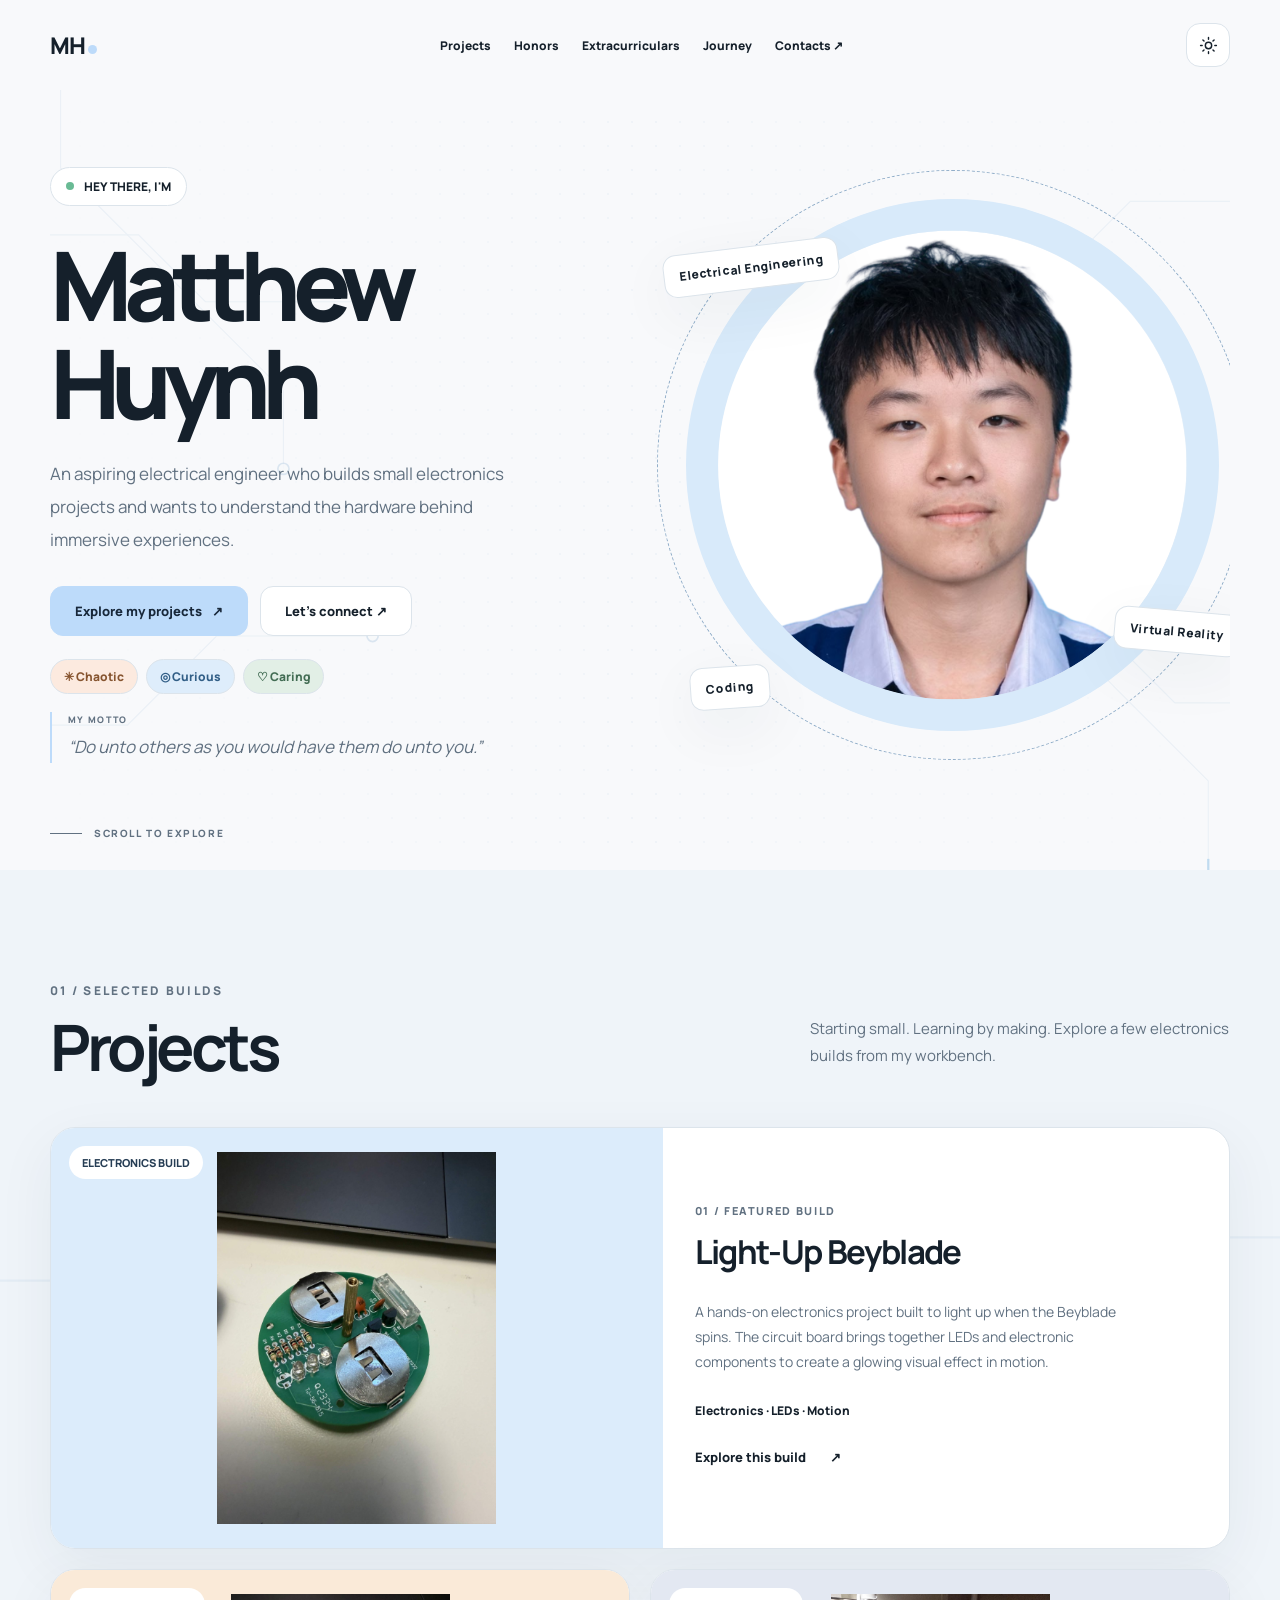
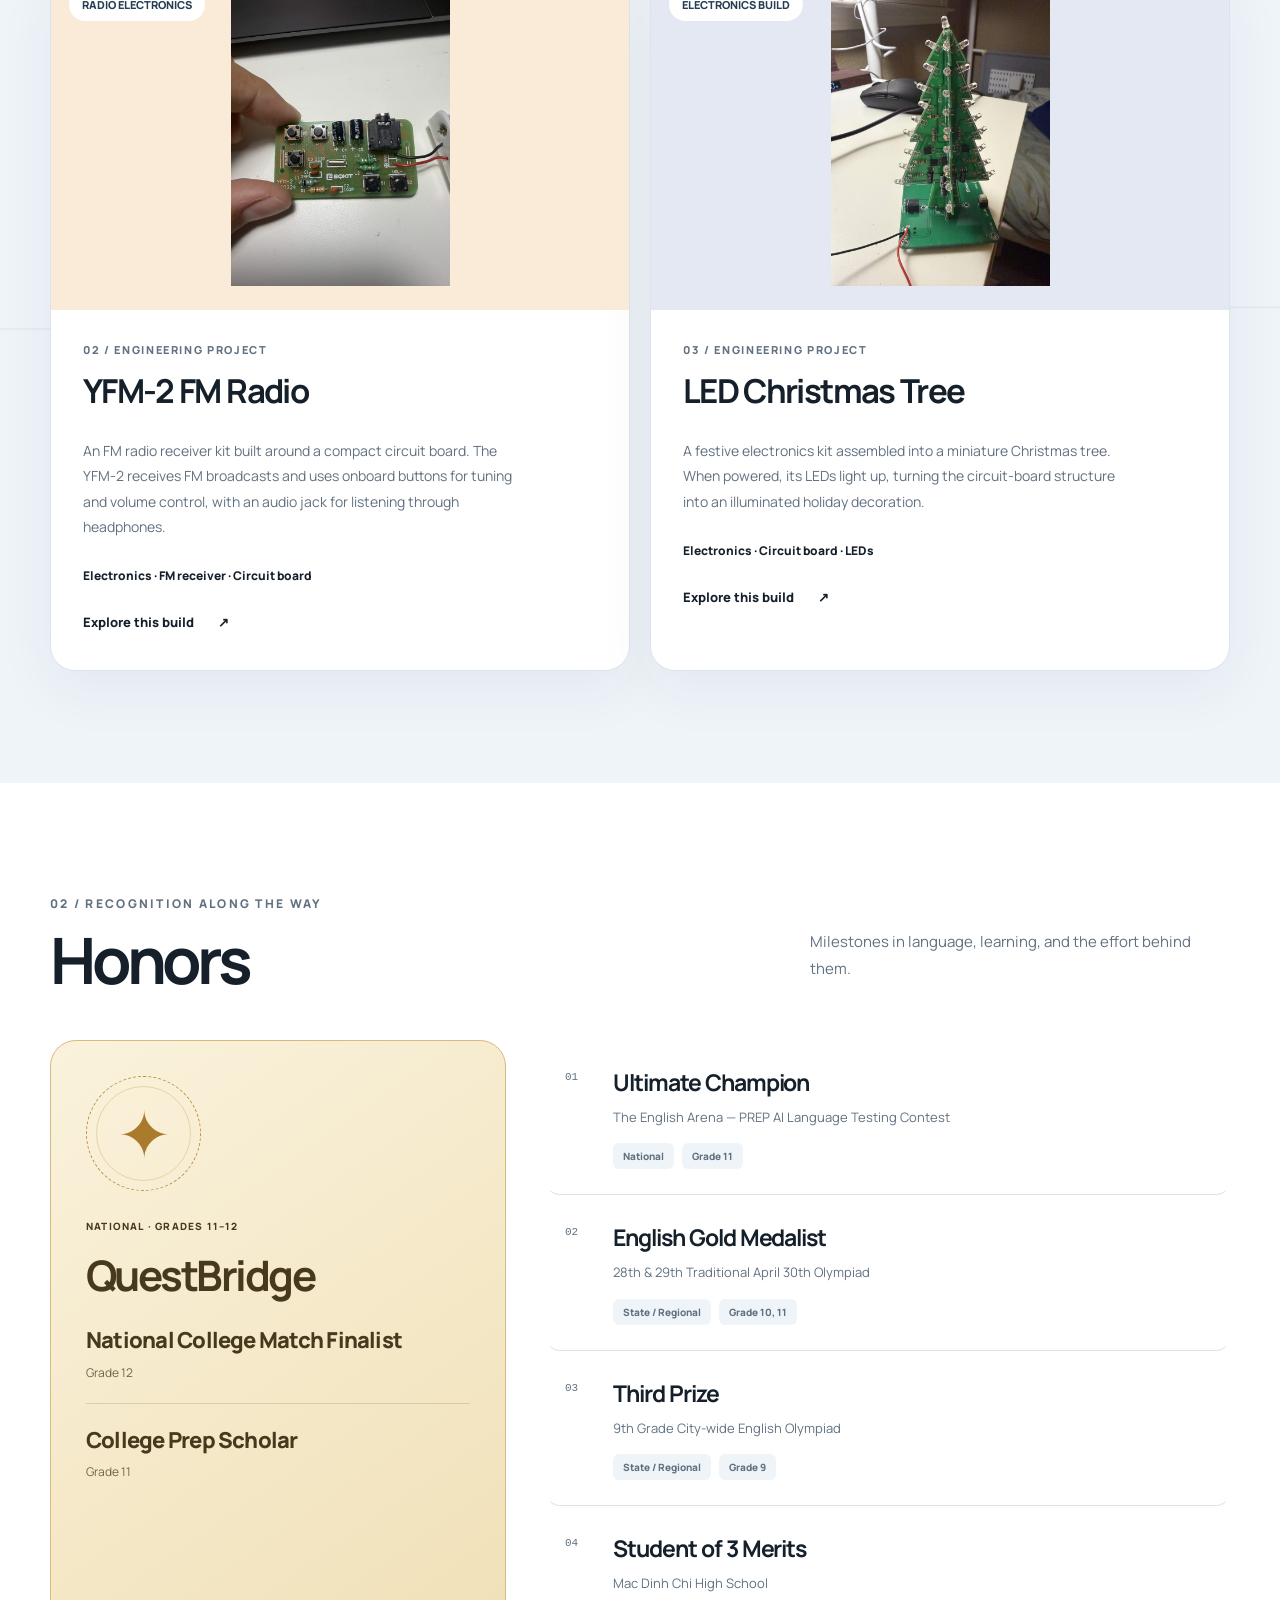
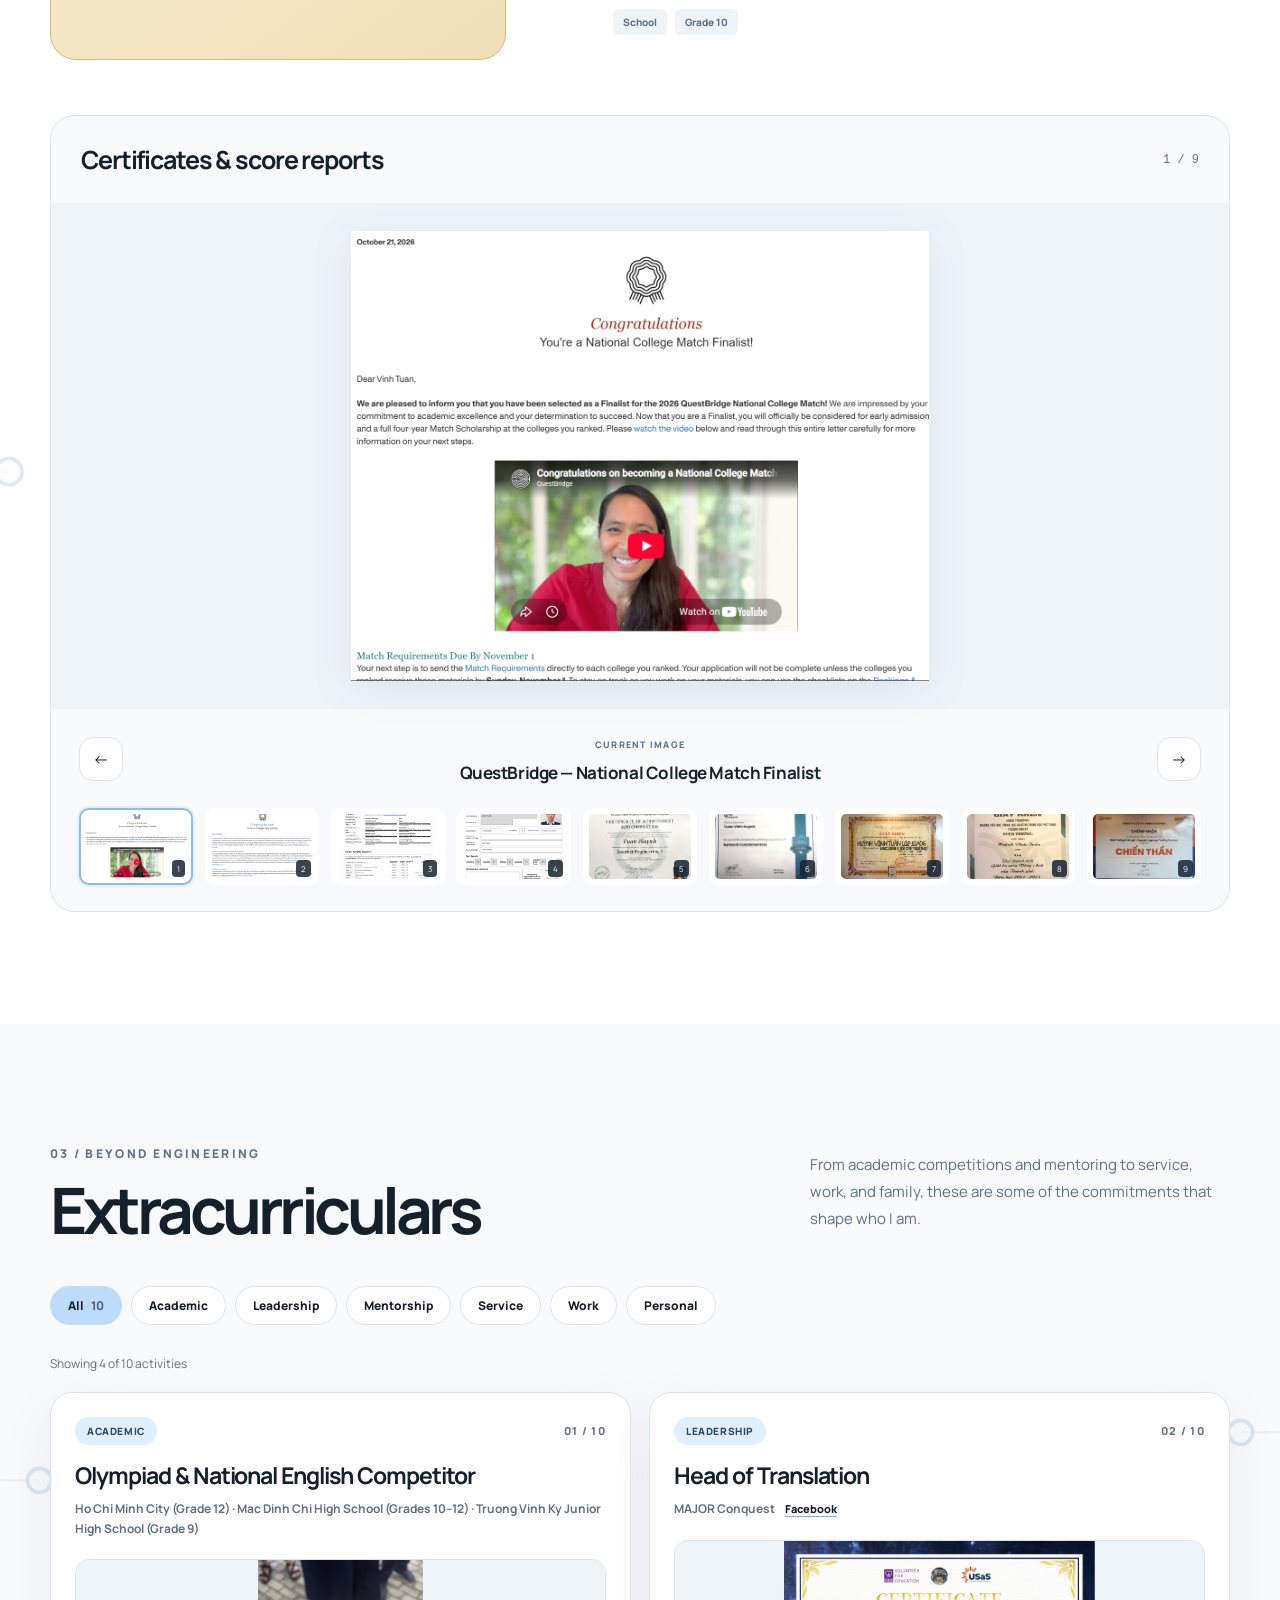
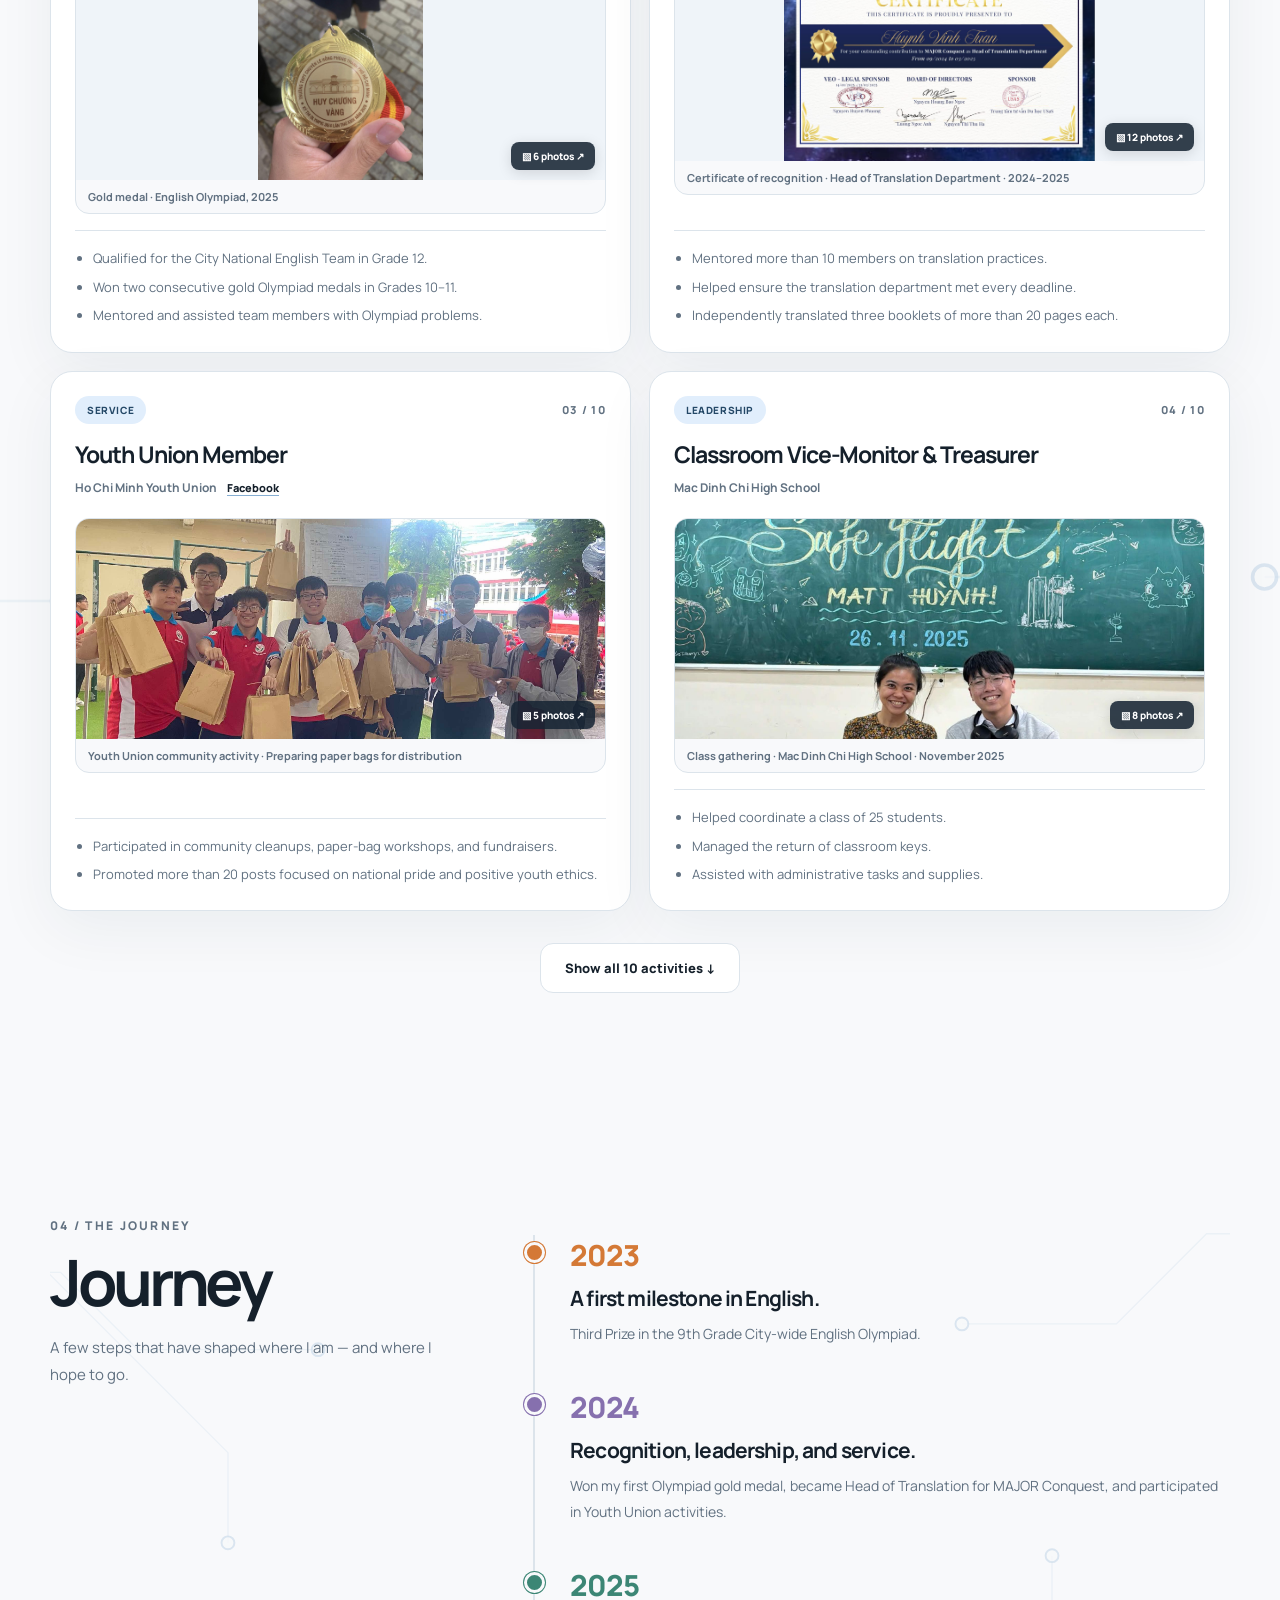
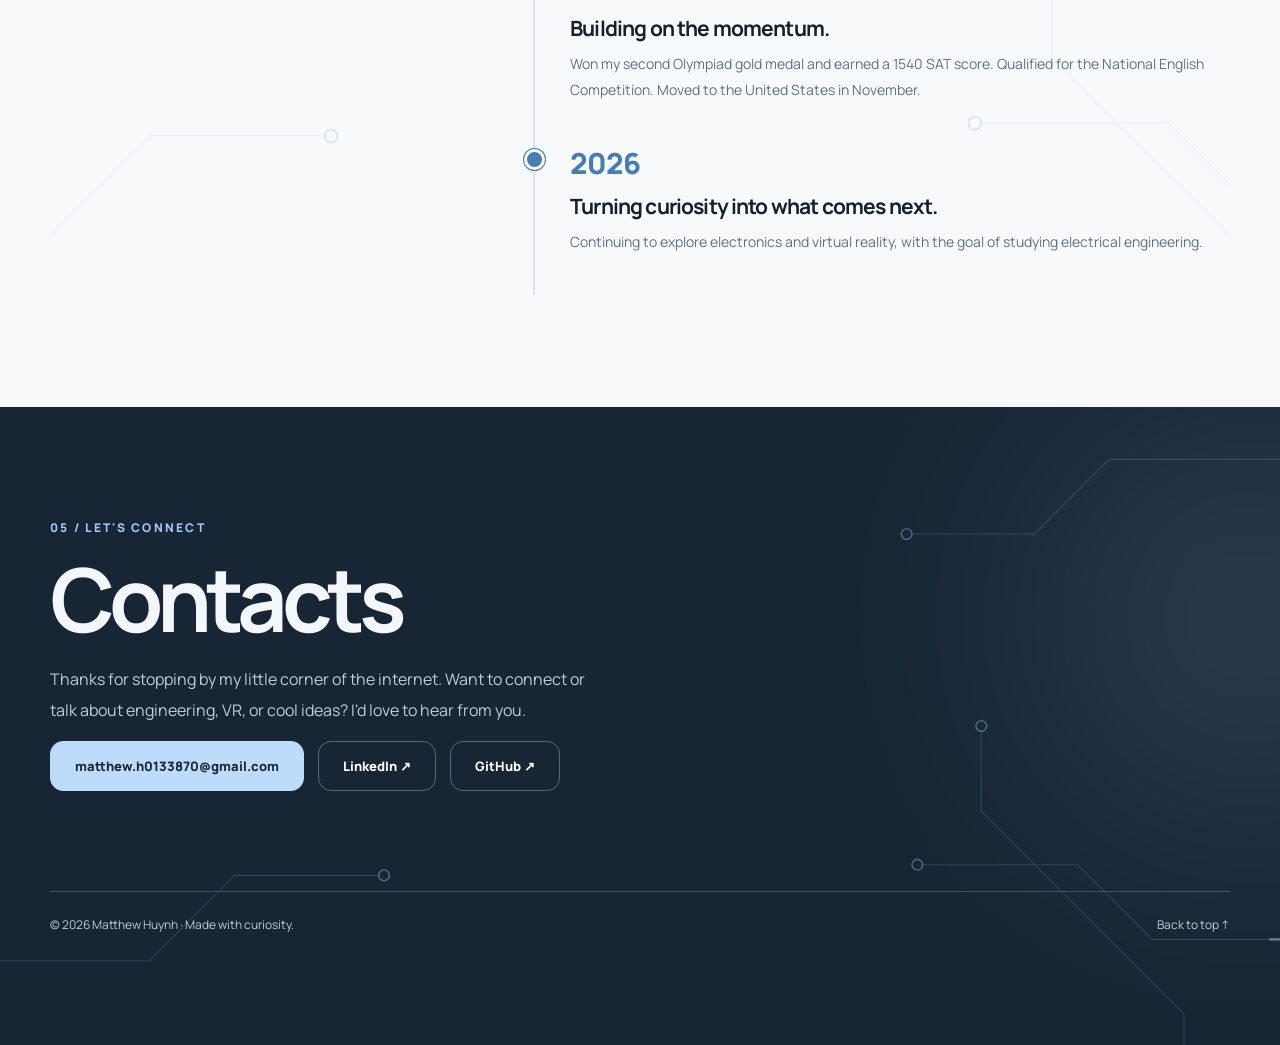
==== commit b9e3f5a4: "Add files via upload Added in 3 awards images" ====
--- a/index.html
+++ b/index.html
@@ -28,7 +28,7 @@
 <section class="hero wrap" id="home"><svg class="circuit-backdrop" viewBox="0 0 1200 700" preserveAspectRatio="xMidYMid slice" aria-hidden="true"><g class="trace-base" fill="none"><path d="M0 130H150L210 190H350M0 570H140L220 490H360M1200 100H1040L970 170H850M1200 550H1080L1010 480H860"/><path d="M80 0V70L280 270V340M1110 700V620L920 430V350"/></g><g class="trace-signal" fill="none"><path d="M0 130H150L210 190H350"/><path d="M1200 550H1080L1010 480H860"/><path d="M1110 700V620L920 430V350"/></g><g class="trace-nodes"><circle cx="350" cy="190" r="5"/><circle cx="360" cy="490" r="5"/><circle cx="850" cy="170" r="5"/><circle cx="860" cy="480" r="5"/><circle cx="280" cy="340" r="5"/><circle cx="920" cy="350" r="5"/></g></svg><div class="hero-copy"><div class="hello"><span class="dot"></span> HEY THERE, I'M</div><h1>Matthew Huynh</h1><p>An aspiring electrical engineer who builds small electronics projects and wants to understand the hardware behind immersive experiences.</p><div class="actions"><a class="primary" href="#projects">Explore my projects <span aria-hidden="true">↗</span></a><a class="secondary" href="#contact">Let’s connect ↗</a></div><div class="hero-values" aria-label="Core values"><div class="value-tip"><button class="value-tip-trigger" type="button" aria-describedby="value-tooltip-0" aria-expanded="false">✳ Chaotic</button><div class="value-tooltip" id="value-tooltip-0" role="tooltip">My ideas don’t always take the straightest route. Sometimes it’s a light-up Beyblade; sometimes it’s a new juggling pattern. I like leaving room for a little trial and error.</div></div><div class="value-tip"><button class="value-tip-trigger" type="button" aria-describedby="value-tooltip-1" aria-expanded="false">◎ Curious</button><div class="value-tooltip" id="value-tooltip-1" role="tooltip">I like finding out what makes things work—from a radio circuit to a customized keyboard. Each small build gives me another question to follow.</div></div><div class="value-tip"><button class="value-tip-trigger" type="button" aria-describedby="value-tooltip-2" aria-expanded="false">♡ Caring</button><div class="value-tooltip" id="value-tooltip-2" role="tooltip">I try to pass on what I learn, whether I’m mentoring a club member, helping my brother with homework, or translating for my parents.</div></div></div><blockquote class="hero-motto"><small>MY MOTTO</small>“Do unto others as you would have them do unto you.”</blockquote></div><div class="hero-art portrait-hero"><div class="portrait-circle"><img class="hero-person" src="assets/matthew-hero-v2.png" alt="Matthew Huynh" width="1152" height="1536" fetchpriority="high"/></div><div class="art-note one">Electrical Engineering</div><div class="art-note two">Virtual Reality</div><div class="art-note three">Coding</div></div><div class="scroll-note">SCROLL TO EXPLORE</div></section>
 
 <section class="section work" id="projects"><svg class="circuit-backdrop" viewBox="0 0 1200 700" preserveAspectRatio="xMidYMid slice" aria-hidden="true"><g class="trace-base" fill="none"><path d="M0 130H150L210 190H350M0 570H140L220 490H360M1200 100H1040L970 170H850M1200 550H1080L1010 480H860"/><path d="M80 0V70L280 270V340M1110 700V620L920 430V350"/></g><g class="trace-signal" fill="none"><path d="M0 130H150L210 190H350"/><path d="M1200 550H1080L1010 480H860"/><path d="M1110 700V620L920 430V350"/></g><g class="trace-nodes"><circle cx="350" cy="190" r="5"/><circle cx="360" cy="490" r="5"/><circle cx="850" cy="170" r="5"/><circle cx="860" cy="480" r="5"/><circle cx="280" cy="340" r="5"/><circle cx="920" cy="350" r="5"/></g></svg><div class="wrap"><div class="section-heading"><div><div class="eyebrow">01 / SELECTED BUILDS</div><h2>Projects</h2></div><p class="sub">Starting small. Learning by making. Explore a few electronics builds from my workbench.</p></div><div class="projects"><article class="project big"><div class="project-visual"><img loading="lazy" decoding="async" class="project-photo" src="assets/beyblade-circuit.jpg" alt="Circular circuit board for a Beyblade project, with LEDs and battery holders"><span class="project-tag">ELECTRONICS BUILD</span></div><div class="project-content"><span class="number">01 / FEATURED BUILD</span><h3>Light-Up Beyblade</h3><p>A hands-on electronics project built to light up when the Beyblade spins. The circuit board brings together LEDs and electronic components to create a glowing visual effect in motion.</p><span class="coming">Electronics · LEDs · Motion</span><a class="project-open text-link" href="#build-1" data-project="1">Explore this build <span>↗</span></a></div></article><article class="project"><div class="project-visual"><img loading="lazy" decoding="async" class="project-photo" src="assets/eqkit-yfm-2-fm-radio.jpg" alt="EQKIT YFM-2 FM radio receiver circuit board with tuning and volume buttons"><span class="project-tag">RADIO ELECTRONICS</span></div><div class="project-content"><span class="number">02 / ENGINEERING PROJECT</span><h3>YFM-2 FM Radio</h3><p>An FM radio receiver kit built around a compact circuit board. The YFM-2 receives FM broadcasts and uses onboard buttons for tuning and volume control, with an audio jack for listening through headphones.</p><span class="coming">Electronics · FM receiver · Circuit board</span><a class="project-open text-link" href="#build-2" data-project="2">Explore this build <span>↗</span></a></div></article><article class="project"><div class="project-visual"><img loading="lazy" decoding="async" class="project-photo" src="assets/led-christmas-tree.jpg" alt="Green printed circuit board assembled into a Christmas tree with LEDs"><span class="project-tag">ELECTRONICS BUILD</span></div><div class="project-content"><span class="number">03 / ENGINEERING PROJECT</span><h3>LED Christmas Tree</h3><p>A festive electronics kit assembled into a miniature Christmas tree. When powered, its LEDs light up, turning the circuit-board structure into an illuminated holiday decoration.</p><span class="coming">Electronics · Circuit board · LEDs</span><a class="project-open text-link" href="#build-3" data-project="3">Explore this build <span>↗</span></a></div></article></div></div></section>
-<section class="section honors" id="honors"><svg class="circuit-backdrop" viewBox="0 0 1200 700" preserveAspectRatio="xMidYMid slice" aria-hidden="true"><g class="trace-base" fill="none"><path d="M0 130H150L210 190H350M0 570H140L220 490H360M1200 100H1040L970 170H850M1200 550H1080L1010 480H860"/><path d="M80 0V70L280 270V340M1110 700V620L920 430V350"/></g><g class="trace-signal" fill="none"><path d="M0 130H150L210 190H350"/><path d="M1200 550H1080L1010 480H860"/><path d="M1110 700V620L920 430V350"/></g><g class="trace-nodes"><circle cx="350" cy="190" r="5"/><circle cx="360" cy="490" r="5"/><circle cx="850" cy="170" r="5"/><circle cx="860" cy="480" r="5"/><circle cx="280" cy="340" r="5"/><circle cx="920" cy="350" r="5"/></g></svg><div class="wrap"><div class="section-heading"><div><div class="eyebrow">02 / RECOGNITION ALONG THE WAY</div><h2>Honors</h2></div><p class="sub">Milestones in language, learning, and the effort behind them.</p></div><div class="honors-layout"><article class="honor-feature"><div class="award-seal" aria-hidden="true"><span>✦</span><i></i></div><div class="award-level">NATIONAL · GRADES 11–12</div><h3>QuestBridge</h3><p class="award-title">National College Match Finalist</p><p class="award-detail">Grade 12</p><div class="award-divider"></div><p class="award-title">College Prep Scholar</p><p class="award-detail">Grade 11</p></article><div class="honor-ledger"><article class="honor-row"><span class="honor-index">01</span><div><h3>Ultimate Champion</h3><p>The English Arena — PREP AI Language Testing Contest</p><div class="honor-meta"><span>National</span><span>Grade 11</span></div></div></article><article class="honor-row"><span class="honor-index">02</span><div><h3>English Gold Medalist</h3><p>28th & 29th Traditional April 30th Olympiad</p><div class="honor-meta"><span>State / Regional</span><span>Grade 10, 11</span></div></div></article><article class="honor-row"><span class="honor-index">03</span><div><h3>Third Prize</h3><p>9th Grade City-wide English Olympiad</p><div class="honor-meta"><span>State / Regional</span><span>Grade 9</span></div></div></article><article class="honor-row"><span class="honor-index">04</span><div><h3>Student of 3 Merits</h3><p>Mac Dinh Chi High School</p><div class="honor-meta"><span>School</span><span>Grade 10</span></div></div></article></div></div><div class="honors-carousel" role="region" aria-roledescription="carousel" aria-label="Honors certificates and score reports"><div class="carousel-heading"><div><h3>Certificates &amp; score reports</h3></div><span id="honor-slide-count" aria-live="polite">1 / 6</span></div><div class="honor-slide-stage"><button type="button" id="honor-slide-image-button" aria-label="Enlarge current certificate"><img id="honor-slide-image" src="assets/awards/national-college-match.webp" alt="QuestBridge — National College Match Finalist" loading="lazy"></button></div><div class="honor-slide-caption"><button type="button" class="iconbtn" id="honor-slide-prev" aria-label="Previous certificate">←</button><div aria-live="polite" aria-atomic="true"><span class="current-image-label">CURRENT IMAGE</span><h4 id="honor-slide-title">QuestBridge — National College Match Finalist</h4></div><button type="button" class="iconbtn" id="honor-slide-next" aria-label="Next certificate">→</button></div><div class="honor-slide-thumbs" aria-label="Choose a certificate"><button type="button" data-honor-slide="0" aria-label="Show QuestBridge — National College Match Finalist" aria-pressed="true"><img src="assets/awards/national-college-match.webp" alt="" loading="lazy"><span>1</span></button><button type="button" data-honor-slide="1" aria-label="Show QuestBridge — College Prep Scholar" aria-pressed="false"><img src="assets/awards/college-prep-scholar.webp" alt="" loading="lazy"><span>2</span></button><button type="button" data-honor-slide="2" aria-label="Show SAT Score Report" aria-pressed="false"><img src="assets/awards/sat-report.png" alt="" loading="lazy"><span>3</span></button><button type="button" data-honor-slide="3" aria-label="Show IELTS Test Report" aria-pressed="false"><img src="assets/awards/ielts-report.png" alt="" loading="lazy"><span>4</span></button><button type="button" data-honor-slide="4" aria-label="Show Internet Engineering 1 — Certificate of Achievement and Completion" aria-pressed="false"><img src="assets/awards/internet-engineering.jpg" alt="" loading="lazy"><span>5</span></button><button type="button" data-honor-slide="5" aria-label="Show Network Fundamentals — Certification" aria-pressed="false"><img src="assets/awards/network-fundamentals.jpg" alt="" loading="lazy"><span>6</span></button></div></div></div></section><section class="section activities" id="activities"><svg class="circuit-backdrop" viewBox="0 0 1200 700" preserveAspectRatio="xMidYMid slice" aria-hidden="true"><g class="trace-base" fill="none"><path d="M0 130H150L210 190H350M0 570H140L220 490H360M1200 100H1040L970 170H850M1200 550H1080L1010 480H860"/><path d="M80 0V70L280 270V340M1110 700V620L920 430V350"/></g><g class="trace-signal" fill="none"><path d="M0 130H150L210 190H350"/><path d="M1200 550H1080L1010 480H860"/><path d="M1110 700V620L920 430V350"/></g><g class="trace-nodes"><circle cx="350" cy="190" r="5"/><circle cx="360" cy="490" r="5"/><circle cx="850" cy="170" r="5"/><circle cx="860" cy="480" r="5"/><circle cx="280" cy="340" r="5"/><circle cx="920" cy="350" r="5"/></g></svg><div class="wrap"><div class="section-heading"><div><div class="eyebrow">03 / BEYOND ENGINEERING</div><h2>Extracurriculars</h2></div><p class="sub">From academic competitions and mentoring to service, work, and family, these are some of the commitments that shape who I am.</p></div><div aria-label="Filter extracurricular activities" class="activity-toolbar"><button aria-pressed="true" class="activity-filter active" data-category="all" type="button">All <span>10</span></button><button aria-pressed="false" class="activity-filter" data-category="Academic" type="button">Academic</button><button aria-pressed="false" class="activity-filter" data-category="Leadership" type="button">Leadership</button><button aria-pressed="false" class="activity-filter" data-category="Mentorship" type="button">Mentorship</button><button aria-pressed="false" class="activity-filter" data-category="Service" type="button">Service</button><button aria-pressed="false" class="activity-filter" data-category="Work" type="button">Work</button><button aria-pressed="false" class="activity-filter" data-category="Personal" type="button">Personal</button></div><p id="activity-count" class="result-count" role="status"></p><div class="activity-grid"><article class="activity-card" data-category="Academic"><div class="activity-card-top"><span class="activity-category">Academic</span><span class="activity-num">01 / 10</span></div><h3>Olympiad &amp; National English Competitor</h3><p class="activity-org">Ho Chi Minh City (Grade 12) · Mac Dinh Chi High School (Grades 10–12) · Truong Vinh Ky Junior High School (Grade 9)</p><figure class="activity-photo"><img loading="lazy" decoding="async" src="assets/english-olympiad-gold-medal.jpg" alt="Gold medal from the 2025 city-level English Olympiad"><figcaption>Gold medal · English Olympiad, 2025</figcaption></figure><ul><li>Qualified for the City National English Team in Grade 12.</li><li>Won two consecutive gold Olympiad medals in Grades 10–11.</li><li>Mentored and assisted team members with Olympiad problems.</li></ul></article><article class="activity-card" data-category="Leadership"><div class="activity-card-top"><span class="activity-category">Leadership</span><span class="activity-num">02 / 10</span></div><h3>Head of Translation</h3><p class="activity-org org-with-link"><span>MAJOR Conquest</span><a class="org-social" href="https://www.facebook.com/majorconquest.mcq?mibextid=wwXIfr&amp;mibextid=wwXIfr" target="_blank" rel="noopener noreferrer">Facebook</a></p><figure class="activity-photo"><img loading="lazy" decoding="async" src="assets/major-conquest-certificate.jpg" alt="Certificate recognizing Huynh Vinh Tuan for outstanding contribution to MAJOR Conquest as Head of Translation Department"><figcaption>Certificate of recognition · Head of Translation Department · 2024–2025</figcaption></figure><ul><li>Mentored more than 10 members on translation practices.</li><li>Helped ensure the translation department met every deadline.</li><li>Independently translated three booklets of more than 20 pages each.</li></ul></article><article class="activity-card" data-category="Service"><div class="activity-card-top"><span class="activity-category">Service</span><span class="activity-num">03 / 10</span></div><h3>Youth Union Member</h3><p class="activity-org org-with-link"><span>Ho Chi Minh Youth Union</span><a class="org-social" href="https://www.facebook.com/profile.php?id=100081334027131&amp;mibextid=wwXIfr" target="_blank" rel="noopener noreferrer">Facebook</a></p><figure class="activity-photo"><img loading="lazy" decoding="async" src="assets/youth-union-volunteering.jpg" alt="Youth Union members preparing paper bags for a community activity"><figcaption>Youth Union community activity · Preparing paper bags for distribution</figcaption></figure><ul><li>Participated in community cleanups, paper-bag workshops, and fundraisers.</li><li>Promoted more than 20 posts focused on national pride and positive youth ethics.</li></ul></article><article class="activity-card" data-category="Leadership"><div class="activity-card-top"><span class="activity-category">Leadership</span><span class="activity-num">04 / 10</span></div><h3>Classroom Vice-Monitor &amp; Treasurer</h3><p class="activity-org">Mac Dinh Chi High School</p><figure class="activity-photo"><img loading="lazy" decoding="async" src="assets/class-vice-monitor-gathering.jpg" alt="Classroom gathering at Mac Dinh Chi High School, with a farewell message on the chalkboard"><figcaption>Class gathering · Mac Dinh Chi High School · November 2025</figcaption></figure><ul><li>Helped coordinate a class of 25 students.</li><li>Managed the return of classroom keys.</li><li>Assisted with administrative tasks and supplies.</li></ul></article><article class="activity-card" data-category="Mentorship"><div class="activity-card-top"><span class="activity-category">Mentorship</span><span class="activity-num">05 / 10</span></div><h3>Senior Juggling Mentor</h3><p class="activity-org org-with-link"><span>Irvington High School Juggling Club</span><a class="org-social" href="https://www.instagram.com/ihsjugglingclub?dlrf=YXUwaGpvcXV5Yjdp" target="_blank" rel="noopener noreferrer">Instagram</a></p><figure class="activity-photo"><img loading="lazy" decoding="async" src="assets/juggling-club-group-photo.jpg" alt="Juggling Club members posing together outdoors"><figcaption>Irvington High School Juggling Club · Group photo</figcaption></figure><ul><li>Taught more than five new members juggling and advanced patterns.</li><li>Continued developing more complex juggling techniques.</li></ul></article><article class="activity-card" data-category="Mentorship"><div class="activity-card-top"><span class="activity-category">Mentorship</span><span class="activity-num">06 / 10</span></div><h3>AP &amp; CP US History Teaching Assistant</h3><p class="activity-org">Irvington High School</p><figure class="activity-photo"><img loading="lazy" decoding="async" src="assets/history-teaching-assistant.jpg" alt="Working on history teaching-assistant materials at a desk"><figcaption>Preparing and reviewing history coursework</figcaption></figure><ul><li>Graded more than 50 CP US History free-response questions biweekly.</li><li>Assisted with attendance sheets and administrative work.</li><li>Supported students when the teacher was busy or absent.</li></ul></article><article class="activity-card" data-category="Work"><div class="activity-card-top"><span class="activity-category">Work</span><span class="activity-num">07 / 10</span></div><h3>Law Office Assistant</h3><p class="activity-org">Law Office of Matthew Triet Vo</p><figure class="activity-photo"><img loading="lazy" decoding="async" src="assets/notary-public.jpg" alt="Box of notary-related materials at the law office"><figcaption>Notary-related work materials</figcaption></figure><ul><li>Assisted a friend at a law office with notary-related duties.</li><li>Helped complete more than 23 notary journals over three months.</li></ul></article><article class="activity-card" data-category="Service"><div class="activity-card-top"><span class="activity-category">Service</span><span class="activity-num">08 / 10</span></div><h3>Community Volunteer</h3><p class="activity-org">Age Well Center · ReformCalifornia · Nature Learning Center · NAMI</p><figure class="activity-photo"><img loading="lazy" decoding="async" src="assets/community-volunteer-event.jpg" alt="Preparing chairs for an outdoor community event"><figcaption>Community volunteering · Setting up seating for an outdoor event</figcaption></figure><ul><li>Helped organize and support two events.</li><li>Prepared more than 100 envelopes informing recipients about state policies.</li><li>Helped protect plants from invasive species.</li></ul></article><article class="activity-card" data-category="Personal"><div class="activity-card-top"><span class="activity-category">Personal</span><span class="activity-num">09 / 10</span></div><h3>Fast-Typing &amp; Keyboard Modding</h3><p class="activity-org">Independent hobby</p><figure class="activity-photo typing-chart"><img loading="lazy" decoding="async" src="assets/typing-progress.jpg" alt="Typing test history chart showing words per minute increasing over 600 tests"><figcaption>Typing practice progress · more than 130 WPM achieved</figcaption></figure><ul><li>Learned the Colemak-DH keyboard layout and reached more than 130 words per minute.</li><li>Regularly practices fast typing.</li><li>Modified and customized two mechanical keyboards.</li></ul></article><article class="activity-card" data-category="Personal"><div class="activity-card-top"><span class="activity-category">Personal</span><span class="activity-num">10 / 10</span></div><h3>Family Responsibilities &amp; Tutoring</h3><p class="activity-org">At home</p><figure class="activity-photo"><img loading="lazy" decoding="async" src="assets/galleries/brotha.jpg" alt="Matthew’s younger brother"><figcaption>Family responsibilities &amp; tutoring</figcaption></figure><ul><li>Contributes to household care throughout the week.</li><li>Helps younger brother with homework and English.</li><li>Translates English for immigrant parents.</li></ul></article></div><div class="show-more"><button class="secondary" id="show-activities" aria-expanded="false">Show all 10 activities ↓</button></div></div></section><section class="section wrap" id="journey"><svg class="circuit-backdrop" viewBox="0 0 1200 700" preserveAspectRatio="xMidYMid slice" aria-hidden="true"><g class="trace-base" fill="none"><path d="M0 130H150L210 190H350M0 570H140L220 490H360M1200 100H1040L970 170H850M1200 550H1080L1010 480H860"/><path d="M80 0V70L280 270V340M1110 700V620L920 430V350"/></g><g class="trace-signal" fill="none"><path d="M0 130H150L210 190H350"/><path d="M1200 550H1080L1010 480H860"/><path d="M1110 700V620L920 430V350"/></g><g class="trace-nodes"><circle cx="350" cy="190" r="5"/><circle cx="360" cy="490" r="5"/><circle cx="850" cy="170" r="5"/><circle cx="860" cy="480" r="5"/><circle cx="280" cy="340" r="5"/><circle cx="920" cy="350" r="5"/></g></svg><div class="journey-grid"><div><div class="eyebrow">04 / THE JOURNEY</div><h2>Journey</h2><p class="sub">A few steps that have shaped where I am — and where I hope to go.</p></div><div class="timeline year-timeline"><article class="milestone"><button class="milestone-dot" type="button" aria-label="Highlight 2023 milestone" aria-pressed="false" aria-controls="milestone-2023"></button><small>2023</small><div id="milestone-2023"><h3>A first milestone in English.</h3><p>Third Prize in the 9th Grade City-wide English Olympiad.</p></div></article><article class="milestone"><button class="milestone-dot" type="button" aria-label="Highlight 2024 milestone" aria-pressed="false" aria-controls="milestone-2024"></button><small>2024</small><div id="milestone-2024"><h3>Recognition, leadership, and service.</h3><p>Won my first Olympiad gold medal, became Head of Translation for MAJOR Conquest, and participated in Youth Union activities.</p></div></article><article class="milestone"><button class="milestone-dot" type="button" aria-label="Highlight 2025 milestone" aria-pressed="false" aria-controls="milestone-2025"></button><small>2025</small><div id="milestone-2025"><h3>Building on the momentum.</h3><p>Won my second Olympiad gold medal and earned a 1540 SAT score. Qualified for the National English Competition. Moved to the United States in November.</p></div></article><article class="milestone"><button class="milestone-dot" type="button" aria-label="Highlight 2026 milestone" aria-pressed="false" aria-controls="milestone-2026"></button><small>2026</small><div id="milestone-2026"><h3>Turning curiosity into what comes next.</h3><p>Continuing to explore electronics and virtual reality, with the goal of studying electrical engineering.</p></div></article></div></div></section>
+<section class="section honors" id="honors"><svg class="circuit-backdrop" viewBox="0 0 1200 700" preserveAspectRatio="xMidYMid slice" aria-hidden="true"><g class="trace-base" fill="none"><path d="M0 130H150L210 190H350M0 570H140L220 490H360M1200 100H1040L970 170H850M1200 550H1080L1010 480H860"/><path d="M80 0V70L280 270V340M1110 700V620L920 430V350"/></g><g class="trace-signal" fill="none"><path d="M0 130H150L210 190H350"/><path d="M1200 550H1080L1010 480H860"/><path d="M1110 700V620L920 430V350"/></g><g class="trace-nodes"><circle cx="350" cy="190" r="5"/><circle cx="360" cy="490" r="5"/><circle cx="850" cy="170" r="5"/><circle cx="860" cy="480" r="5"/><circle cx="280" cy="340" r="5"/><circle cx="920" cy="350" r="5"/></g></svg><div class="wrap"><div class="section-heading"><div><div class="eyebrow">02 / RECOGNITION ALONG THE WAY</div><h2>Honors</h2></div><p class="sub">Milestones in language, learning, and the effort behind them.</p></div><div class="honors-layout"><article class="honor-feature"><div class="award-seal" aria-hidden="true"><span>✦</span><i></i></div><div class="award-level">NATIONAL · GRADES 11–12</div><h3>QuestBridge</h3><p class="award-title">National College Match Finalist</p><p class="award-detail">Grade 12</p><div class="award-divider"></div><p class="award-title">College Prep Scholar</p><p class="award-detail">Grade 11</p></article><div class="honor-ledger"><article class="honor-row"><span class="honor-index">01</span><div><h3>Ultimate Champion</h3><p>The English Arena — PREP AI Language Testing Contest</p><div class="honor-meta"><span>National</span><span>Grade 11</span></div></div></article><article class="honor-row"><span class="honor-index">02</span><div><h3>English Gold Medalist</h3><p>28th & 29th Traditional April 30th Olympiad</p><div class="honor-meta"><span>State / Regional</span><span>Grade 10, 11</span></div></div></article><article class="honor-row"><span class="honor-index">03</span><div><h3>Third Prize</h3><p>9th Grade City-wide English Olympiad</p><div class="honor-meta"><span>State / Regional</span><span>Grade 9</span></div></div></article><article class="honor-row"><span class="honor-index">04</span><div><h3>Student of 3 Merits</h3><p>Mac Dinh Chi High School</p><div class="honor-meta"><span>School</span><span>Grade 10</span></div></div></article></div></div><div class="honors-carousel" role="region" aria-roledescription="carousel" aria-label="Honors certificates and score reports"><div class="carousel-heading"><div><h3>Certificates &amp; score reports</h3></div><span id="honor-slide-count" aria-live="polite">1 / 9</span></div><div class="honor-slide-stage"><button type="button" id="honor-slide-image-button" aria-label="Enlarge current certificate"><img id="honor-slide-image" src="assets/awards/national-college-match.webp" alt="QuestBridge — National College Match Finalist" loading="lazy"></button></div><div class="honor-slide-caption"><button type="button" class="iconbtn" id="honor-slide-prev" aria-label="Previous certificate">←</button><div aria-live="polite" aria-atomic="true"><span class="current-image-label">CURRENT IMAGE</span><h4 id="honor-slide-title">QuestBridge — National College Match Finalist</h4></div><button type="button" class="iconbtn" id="honor-slide-next" aria-label="Next certificate">→</button></div><div class="honor-slide-thumbs" aria-label="Choose a certificate"><button type="button" data-honor-slide="0" aria-label="Show QuestBridge — National College Match Finalist" aria-pressed="true"><img src="assets/awards/national-college-match.webp" alt="" loading="lazy"><span>1</span></button><button type="button" data-honor-slide="1" aria-label="Show QuestBridge — College Prep Scholar" aria-pressed="false"><img src="assets/awards/college-prep-scholar.webp" alt="" loading="lazy"><span>2</span></button><button type="button" data-honor-slide="2" aria-label="Show SAT Score Report" aria-pressed="false"><img src="assets/awards/sat-report.png" alt="" loading="lazy"><span>3</span></button><button type="button" data-honor-slide="3" aria-label="Show IELTS Test Report" aria-pressed="false"><img src="assets/awards/ielts-report.png" alt="" loading="lazy"><span>4</span></button><button type="button" data-honor-slide="4" aria-label="Show Internet Engineering 1 — Certificate of Achievement and Completion" aria-pressed="false"><img src="assets/awards/internet-engineering.jpg" alt="" loading="lazy"><span>5</span></button><button type="button" data-honor-slide="5" aria-label="Show Network Fundamentals — Certification" aria-pressed="false"><img src="assets/awards/network-fundamentals.jpg" alt="" loading="lazy"><span>6</span></button><button type="button" data-honor-slide="6" aria-label="Show Student of 3 Merits — Mac Dinh Chi High School" aria-pressed="false"><img src="assets/awards/3-merits.jpeg" alt="" loading="lazy"><span>7</span></button><button type="button" data-honor-slide="7" aria-label="Show Third Prize — 9th Grade City-wide English Olympiad" aria-pressed="false"><img src="assets/awards/9th-grade-ec.jpeg" alt="" loading="lazy"><span>8</span></button><button type="button" data-honor-slide="8" aria-label="Show Ultimate Champion — The English Arena, PREP AI Language Testing Contest" aria-pressed="false"><img src="assets/awards/prep-ai.jpeg" alt="" loading="lazy"><span>9</span></button></div></div></div></section><section class="section activities" id="activities"><svg class="circuit-backdrop" viewBox="0 0 1200 700" preserveAspectRatio="xMidYMid slice" aria-hidden="true"><g class="trace-base" fill="none"><path d="M0 130H150L210 190H350M0 570H140L220 490H360M1200 100H1040L970 170H850M1200 550H1080L1010 480H860"/><path d="M80 0V70L280 270V340M1110 700V620L920 430V350"/></g><g class="trace-signal" fill="none"><path d="M0 130H150L210 190H350"/><path d="M1200 550H1080L1010 480H860"/><path d="M1110 700V620L920 430V350"/></g><g class="trace-nodes"><circle cx="350" cy="190" r="5"/><circle cx="360" cy="490" r="5"/><circle cx="850" cy="170" r="5"/><circle cx="860" cy="480" r="5"/><circle cx="280" cy="340" r="5"/><circle cx="920" cy="350" r="5"/></g></svg><div class="wrap"><div class="section-heading"><div><div class="eyebrow">03 / BEYOND ENGINEERING</div><h2>Extracurriculars</h2></div><p class="sub">From academic competitions and mentoring to service, work, and family, these are some of the commitments that shape who I am.</p></div><div aria-label="Filter extracurricular activities" class="activity-toolbar"><button aria-pressed="true" class="activity-filter active" data-category="all" type="button">All <span>10</span></button><button aria-pressed="false" class="activity-filter" data-category="Academic" type="button">Academic</button><button aria-pressed="false" class="activity-filter" data-category="Leadership" type="button">Leadership</button><button aria-pressed="false" class="activity-filter" data-category="Mentorship" type="button">Mentorship</button><button aria-pressed="false" class="activity-filter" data-category="Service" type="button">Service</button><button aria-pressed="false" class="activity-filter" data-category="Work" type="button">Work</button><button aria-pressed="false" class="activity-filter" data-category="Personal" type="button">Personal</button></div><p id="activity-count" class="result-count" role="status"></p><div class="activity-grid"><article class="activity-card" data-category="Academic"><div class="activity-card-top"><span class="activity-category">Academic</span><span class="activity-num">01 / 10</span></div><h3>Olympiad &amp; National English Competitor</h3><p class="activity-org">Ho Chi Minh City (Grade 12) · Mac Dinh Chi High School (Grades 10–12) · Truong Vinh Ky Junior High School (Grade 9)</p><figure class="activity-photo"><img loading="lazy" decoding="async" src="assets/english-olympiad-gold-medal.jpg" alt="Gold medal from the 2025 city-level English Olympiad"><figcaption>Gold medal · English Olympiad, 2025</figcaption></figure><ul><li>Qualified for the City National English Team in Grade 12.</li><li>Won two consecutive gold Olympiad medals in Grades 10–11.</li><li>Mentored and assisted team members with Olympiad problems.</li></ul></article><article class="activity-card" data-category="Leadership"><div class="activity-card-top"><span class="activity-category">Leadership</span><span class="activity-num">02 / 10</span></div><h3>Head of Translation</h3><p class="activity-org org-with-link"><span>MAJOR Conquest</span><a class="org-social" href="https://www.facebook.com/majorconquest.mcq?mibextid=wwXIfr&amp;mibextid=wwXIfr" target="_blank" rel="noopener noreferrer">Facebook</a></p><figure class="activity-photo"><img loading="lazy" decoding="async" src="assets/major-conquest-certificate.jpg" alt="Certificate recognizing Huynh Vinh Tuan for outstanding contribution to MAJOR Conquest as Head of Translation Department"><figcaption>Certificate of recognition · Head of Translation Department · 2024–2025</figcaption></figure><ul><li>Mentored more than 10 members on translation practices.</li><li>Helped ensure the translation department met every deadline.</li><li>Independently translated three booklets of more than 20 pages each.</li></ul></article><article class="activity-card" data-category="Service"><div class="activity-card-top"><span class="activity-category">Service</span><span class="activity-num">03 / 10</span></div><h3>Youth Union Member</h3><p class="activity-org org-with-link"><span>Ho Chi Minh Youth Union</span><a class="org-social" href="https://www.facebook.com/profile.php?id=100081334027131&amp;mibextid=wwXIfr" target="_blank" rel="noopener noreferrer">Facebook</a></p><figure class="activity-photo"><img loading="lazy" decoding="async" src="assets/youth-union-volunteering.jpg" alt="Youth Union members preparing paper bags for a community activity"><figcaption>Youth Union community activity · Preparing paper bags for distribution</figcaption></figure><ul><li>Participated in community cleanups, paper-bag workshops, and fundraisers.</li><li>Promoted more than 20 posts focused on national pride and positive youth ethics.</li></ul></article><article class="activity-card" data-category="Leadership"><div class="activity-card-top"><span class="activity-category">Leadership</span><span class="activity-num">04 / 10</span></div><h3>Classroom Vice-Monitor &amp; Treasurer</h3><p class="activity-org">Mac Dinh Chi High School</p><figure class="activity-photo"><img loading="lazy" decoding="async" src="assets/class-vice-monitor-gathering.jpg" alt="Classroom gathering at Mac Dinh Chi High School, with a farewell message on the chalkboard"><figcaption>Class gathering · Mac Dinh Chi High School · November 2025</figcaption></figure><ul><li>Helped coordinate a class of 25 students.</li><li>Managed the return of classroom keys.</li><li>Assisted with administrative tasks and supplies.</li></ul></article><article class="activity-card" data-category="Mentorship"><div class="activity-card-top"><span class="activity-category">Mentorship</span><span class="activity-num">05 / 10</span></div><h3>Senior Juggling Mentor</h3><p class="activity-org org-with-link"><span>Irvington High School Juggling Club</span><a class="org-social" href="https://www.instagram.com/ihsjugglingclub?dlrf=YXUwaGpvcXV5Yjdp" target="_blank" rel="noopener noreferrer">Instagram</a></p><figure class="activity-photo"><img loading="lazy" decoding="async" src="assets/juggling-club-group-photo.jpg" alt="Juggling Club members posing together outdoors"><figcaption>Irvington High School Juggling Club · Group photo</figcaption></figure><ul><li>Taught more than five new members juggling and advanced patterns.</li><li>Continued developing more complex juggling techniques.</li></ul></article><article class="activity-card" data-category="Mentorship"><div class="activity-card-top"><span class="activity-category">Mentorship</span><span class="activity-num">06 / 10</span></div><h3>AP &amp; CP US History Teaching Assistant</h3><p class="activity-org">Irvington High School</p><figure class="activity-photo"><img loading="lazy" decoding="async" src="assets/history-teaching-assistant.jpg" alt="Working on history teaching-assistant materials at a desk"><figcaption>Preparing and reviewing history coursework</figcaption></figure><ul><li>Graded more than 50 CP US History free-response questions biweekly.</li><li>Assisted with attendance sheets and administrative work.</li><li>Supported students when the teacher was busy or absent.</li></ul></article><article class="activity-card" data-category="Work"><div class="activity-card-top"><span class="activity-category">Work</span><span class="activity-num">07 / 10</span></div><h3>Law Office Assistant</h3><p class="activity-org">Law Office of Matthew Triet Vo</p><figure class="activity-photo"><img loading="lazy" decoding="async" src="assets/notary-public.jpg" alt="Box of notary-related materials at the law office"><figcaption>Notary-related work materials</figcaption></figure><ul><li>Assisted a friend at a law office with notary-related duties.</li><li>Helped complete more than 23 notary journals over three months.</li></ul></article><article class="activity-card" data-category="Service"><div class="activity-card-top"><span class="activity-category">Service</span><span class="activity-num">08 / 10</span></div><h3>Community Volunteer</h3><p class="activity-org">Age Well Center · ReformCalifornia · Nature Learning Center · NAMI</p><figure class="activity-photo"><img loading="lazy" decoding="async" src="assets/community-volunteer-event.jpg" alt="Preparing chairs for an outdoor community event"><figcaption>Community volunteering · Setting up seating for an outdoor event</figcaption></figure><ul><li>Helped organize and support two events.</li><li>Prepared more than 100 envelopes informing recipients about state policies.</li><li>Helped protect plants from invasive species.</li></ul></article><article class="activity-card" data-category="Personal"><div class="activity-card-top"><span class="activity-category">Personal</span><span class="activity-num">09 / 10</span></div><h3>Fast-Typing &amp; Keyboard Modding</h3><p class="activity-org">Independent hobby</p><figure class="activity-photo typing-chart"><img loading="lazy" decoding="async" src="assets/typing-progress.jpg" alt="Typing test history chart showing words per minute increasing over 600 tests"><figcaption>Typing practice progress · more than 130 WPM achieved</figcaption></figure><ul><li>Learned the Colemak-DH keyboard layout and reached more than 130 words per minute.</li><li>Regularly practices fast typing.</li><li>Modified and customized two mechanical keyboards.</li></ul></article><article class="activity-card" data-category="Personal"><div class="activity-card-top"><span class="activity-category">Personal</span><span class="activity-num">10 / 10</span></div><h3>Family Responsibilities &amp; Tutoring</h3><p class="activity-org">At home</p><figure class="activity-photo"><img loading="lazy" decoding="async" src="assets/galleries/brotha.jpg" alt="Matthew’s younger brother"><figcaption>Family responsibilities &amp; tutoring</figcaption></figure><ul><li>Contributes to household care throughout the week.</li><li>Helps younger brother with homework and English.</li><li>Translates English for immigrant parents.</li></ul></article></div><div class="show-more"><button class="secondary" id="show-activities" aria-expanded="false">Show all 10 activities ↓</button></div></div></section><section class="section wrap" id="journey"><svg class="circuit-backdrop" viewBox="0 0 1200 700" preserveAspectRatio="xMidYMid slice" aria-hidden="true"><g class="trace-base" fill="none"><path d="M0 130H150L210 190H350M0 570H140L220 490H360M1200 100H1040L970 170H850M1200 550H1080L1010 480H860"/><path d="M80 0V70L280 270V340M1110 700V620L920 430V350"/></g><g class="trace-signal" fill="none"><path d="M0 130H150L210 190H350"/><path d="M1200 550H1080L1010 480H860"/><path d="M1110 700V620L920 430V350"/></g><g class="trace-nodes"><circle cx="350" cy="190" r="5"/><circle cx="360" cy="490" r="5"/><circle cx="850" cy="170" r="5"/><circle cx="860" cy="480" r="5"/><circle cx="280" cy="340" r="5"/><circle cx="920" cy="350" r="5"/></g></svg><div class="journey-grid"><div><div class="eyebrow">04 / THE JOURNEY</div><h2>Journey</h2><p class="sub">A few steps that have shaped where I am — and where I hope to go.</p></div><div class="timeline year-timeline"><article class="milestone"><button class="milestone-dot" type="button" aria-label="Highlight 2023 milestone" aria-pressed="false" aria-controls="milestone-2023"></button><small>2023</small><div id="milestone-2023"><h3>A first milestone in English.</h3><p>Third Prize in the 9th Grade City-wide English Olympiad.</p></div></article><article class="milestone"><button class="milestone-dot" type="button" aria-label="Highlight 2024 milestone" aria-pressed="false" aria-controls="milestone-2024"></button><small>2024</small><div id="milestone-2024"><h3>Recognition, leadership, and service.</h3><p>Won my first Olympiad gold medal, became Head of Translation for MAJOR Conquest, and participated in Youth Union activities.</p></div></article><article class="milestone"><button class="milestone-dot" type="button" aria-label="Highlight 2025 milestone" aria-pressed="false" aria-controls="milestone-2025"></button><small>2025</small><div id="milestone-2025"><h3>Building on the momentum.</h3><p>Won my second Olympiad gold medal and earned a 1540 SAT score. Qualified for the National English Competition. Moved to the United States in November.</p></div></article><article class="milestone"><button class="milestone-dot" type="button" aria-label="Highlight 2026 milestone" aria-pressed="false" aria-controls="milestone-2026"></button><small>2026</small><div id="milestone-2026"><h3>Turning curiosity into what comes next.</h3><p>Continuing to explore electronics and virtual reality, with the goal of studying electrical engineering.</p></div></article></div></div></section>
 <section class="section contact" id="contact"><svg class="circuit-backdrop" viewBox="0 0 1200 700" preserveAspectRatio="xMidYMid slice" aria-hidden="true"><g class="trace-base" fill="none"><path d="M0 570H140L220 490H360M1200 100H1040L970 170H850M1200 550H1080L1010 480H860"/><path d="M1110 700V620L920 430V350"/></g><g class="trace-signal" fill="none"><path d="M1200 550H1080L1010 480H860"/><path d="M1110 700V620L920 430V350"/></g><g class="trace-nodes"><circle cx="360" cy="490" r="5"/><circle cx="850" cy="170" r="5"/><circle cx="860" cy="480" r="5"/><circle cx="920" cy="350" r="5"/></g></svg><div class="wrap"><div class="eyebrow">05 / LET'S CONNECT</div><h2>Contacts</h2><p>Thanks for stopping by my little corner of the internet. Want to connect or talk about engineering, VR, or cool ideas? I'd love to hear from you.</p><div class="actions"><button class="primary" id="copy-email" type="button" aria-label="Copy email address matthew.h0133870@gmail.com" title="Copy email address">matthew.h0133870@gmail.com</button><a class="secondary" href="https://www.linkedin.com/in/vinh-tuan-huynh-8159a5394/" rel="noopener noreferrer" target="_blank">LinkedIn ↗</a><a class="secondary" href="https://github.com/MatthewFunny" target="_blank" rel="noopener noreferrer">GitHub ↗</a></div><div class="foot"><span>© <span id="year"></span> Matthew Huynh · Made with curiosity.</span><a href="#home">Back to top ↑</a></div></div></section>
 </main>
 <script type="application/x-disabled">
@@ -45,5 +45,18 @@
       document.querySelectorAll('.activity-card').forEach(card=>{card.hidden=category!=='all'&&card.dataset.category!==category});
     }));
 </script>
-<dialog id="detail-dialog"><button class="dialog-close iconbtn" aria-label="Close details">×</button><div id="detail-content"></div></dialog><dialog id="photo-dialog"><button class="dialog-close iconbtn" aria-label="Close image">×</button><figure><img id="full-photo" alt=""/><figcaption id="photo-caption"></figcaption></figure></dialog><div id="toast" role="status"></div><script src="polish.js"></script><script src="ee-effects.js"></script><dialog id="ec-gallery" aria-labelledby="gallery-title"><header class="gallery-header"><div><p class="eyebrow">EXTRACURRICULAR GALLERY</p><h2 id="gallery-title"></h2></div><button type="button" class="iconbtn gallery-close" aria-label="Close gallery">×</button></header><div class="gallery-body"><div class="gallery-stage"><figure><img id="gallery-main-image" alt=""><figcaption id="gallery-caption"></figcaption></figure><div class="gallery-controls"><button id="gallery-prev" type="button" aria-label="Previous image">←</button><span id="gallery-counter" role="status" aria-live="polite"></span><button id="gallery-next" type="button" aria-label="Next image">→</button></div></div><nav id="gallery-thumbnails" aria-label="Gallery images"></nav></div></dialog><script src="galleries.js"></script><script src="honors-extras.js"></script></body>
+<dialog id="detail-dialog"><button class="dialog-close iconbtn" aria-label="Close details">×</button><div id="detail-content"></div></dialog><dialog id="photo-dialog"><button class="dialog-close iconbtn" aria-label="Close image">×</button><figure><img id="full-photo" alt=""/><figcaption id="photo-caption"></figcaption></figure></dialog><div id="toast" role="status"></div><script src="polish.js"></script><script src="ee-effects.js"></script><dialog id="ec-gallery" aria-labelledby="gallery-title"><header class="gallery-header"><div><p class="eyebrow">EXTRACURRICULAR GALLERY</p><h2 id="gallery-title"></h2></div><button type="button" class="iconbtn gallery-close" aria-label="Close gallery">×</button></header><div class="gallery-body"><div class="gallery-stage"><figure><img id="gallery-main-image" alt=""><figcaption id="gallery-caption"></figcaption></figure><div class="gallery-controls"><button id="gallery-prev" type="button" aria-label="Previous image">←</button><span id="gallery-counter" role="status" aria-live="polite"></span><button id="gallery-next" type="button" aria-label="Next image">→</button></div></div><nav id="gallery-thumbnails" aria-label="Gallery images"></nav></div></dialog><script src="galleries.js"></script><script>
+
+(()=>{
+const tips=[...document.querySelectorAll('.value-tip')];let dismissed=new WeakSet();
+tips.forEach(t=>{const b=t.querySelector('button');function open(){dismissed.delete(t);t.classList.add('tip-open');b.setAttribute('aria-expanded','true')}function close(){t.classList.remove('tip-open');b.setAttribute('aria-expanded','false')}b.addEventListener('focus',open);t.addEventListener('pointerenter',open);t.addEventListener('pointerleave',()=>{if(document.activeElement!==b)close()});b.addEventListener('blur',close);b.addEventListener('click',()=>{if(dismissed.has(t)){open()}else{open()}});b.addEventListener('keydown',e=>{if(e.key==='Escape'){close();dismissed.add(t);e.stopPropagation()}})});
+document.addEventListener('pointerdown',e=>{tips.forEach(t=>{if(!t.contains(e.target)){t.classList.remove('tip-open');t.querySelector('button').setAttribute('aria-expanded','false')}})});
+const slides=[["national-college-match.webp","QuestBridge — National College Match Finalist"],["college-prep-scholar.webp","QuestBridge — College Prep Scholar"],["sat-report.png","SAT Score Report"],["ielts-report.png","IELTS Test Report"],["internet-engineering.jpg","Internet Engineering 1 — Certificate of Achievement and Completion"],["network-fundamentals.jpg","Network Fundamentals — Certification"],["3-merits.jpeg","Student of 3 Merits — Mac Dinh Chi High School"],["9th-grade-ec.jpeg","Third Prize — 9th Grade City-wide English Olympiad"],["prep-ai.jpeg","Ultimate Champion — The English Arena, PREP AI Language Testing Contest"]];let active=0;const region=document.querySelector('.honors-carousel'),image=document.getElementById('honor-slide-image'),title=document.getElementById('honor-slide-title'),count=document.getElementById('honor-slide-count'),thumbs=[...region.querySelectorAll('[data-honor-slide]')],stage=document.querySelector('.honor-slide-stage');let change=0;
+function select(i){active=(i+slides.length)%slides.length;const [file,label]=slides[active];image.src='assets/awards/'+file;image.alt=label;title.textContent=label;count.textContent=(active+1)+' / '+slides.length;thumbs.forEach((b,n)=>b.setAttribute('aria-pressed',String(n===active)));document.getElementById('honor-slide-image-button').setAttribute('aria-label','Enlarge '+label);stage.classList.remove('slide-enter');requestAnimationFrame(()=>stage.classList.add('slide-enter'));clearTimeout(change);change=setTimeout(()=>stage.classList.remove('slide-enter'),350)}
+document.getElementById('honor-slide-prev').onclick=()=>select(active-1);document.getElementById('honor-slide-next').onclick=()=>select(active+1);thumbs.forEach(b=>b.onclick=()=>select(Number(b.dataset.honorSlide)));
+region.addEventListener('keydown',e=>{if(e.key==='ArrowLeft'||e.key==='ArrowRight'){e.preventDefault();select(active+(e.key==='ArrowRight'?1:-1))}});
+document.getElementById('honor-slide-image-button').onclick=()=>showPhoto('assets/awards/'+slides[active][0],slides[active][1]);
+})();
+
+</script></body>
 </html>
